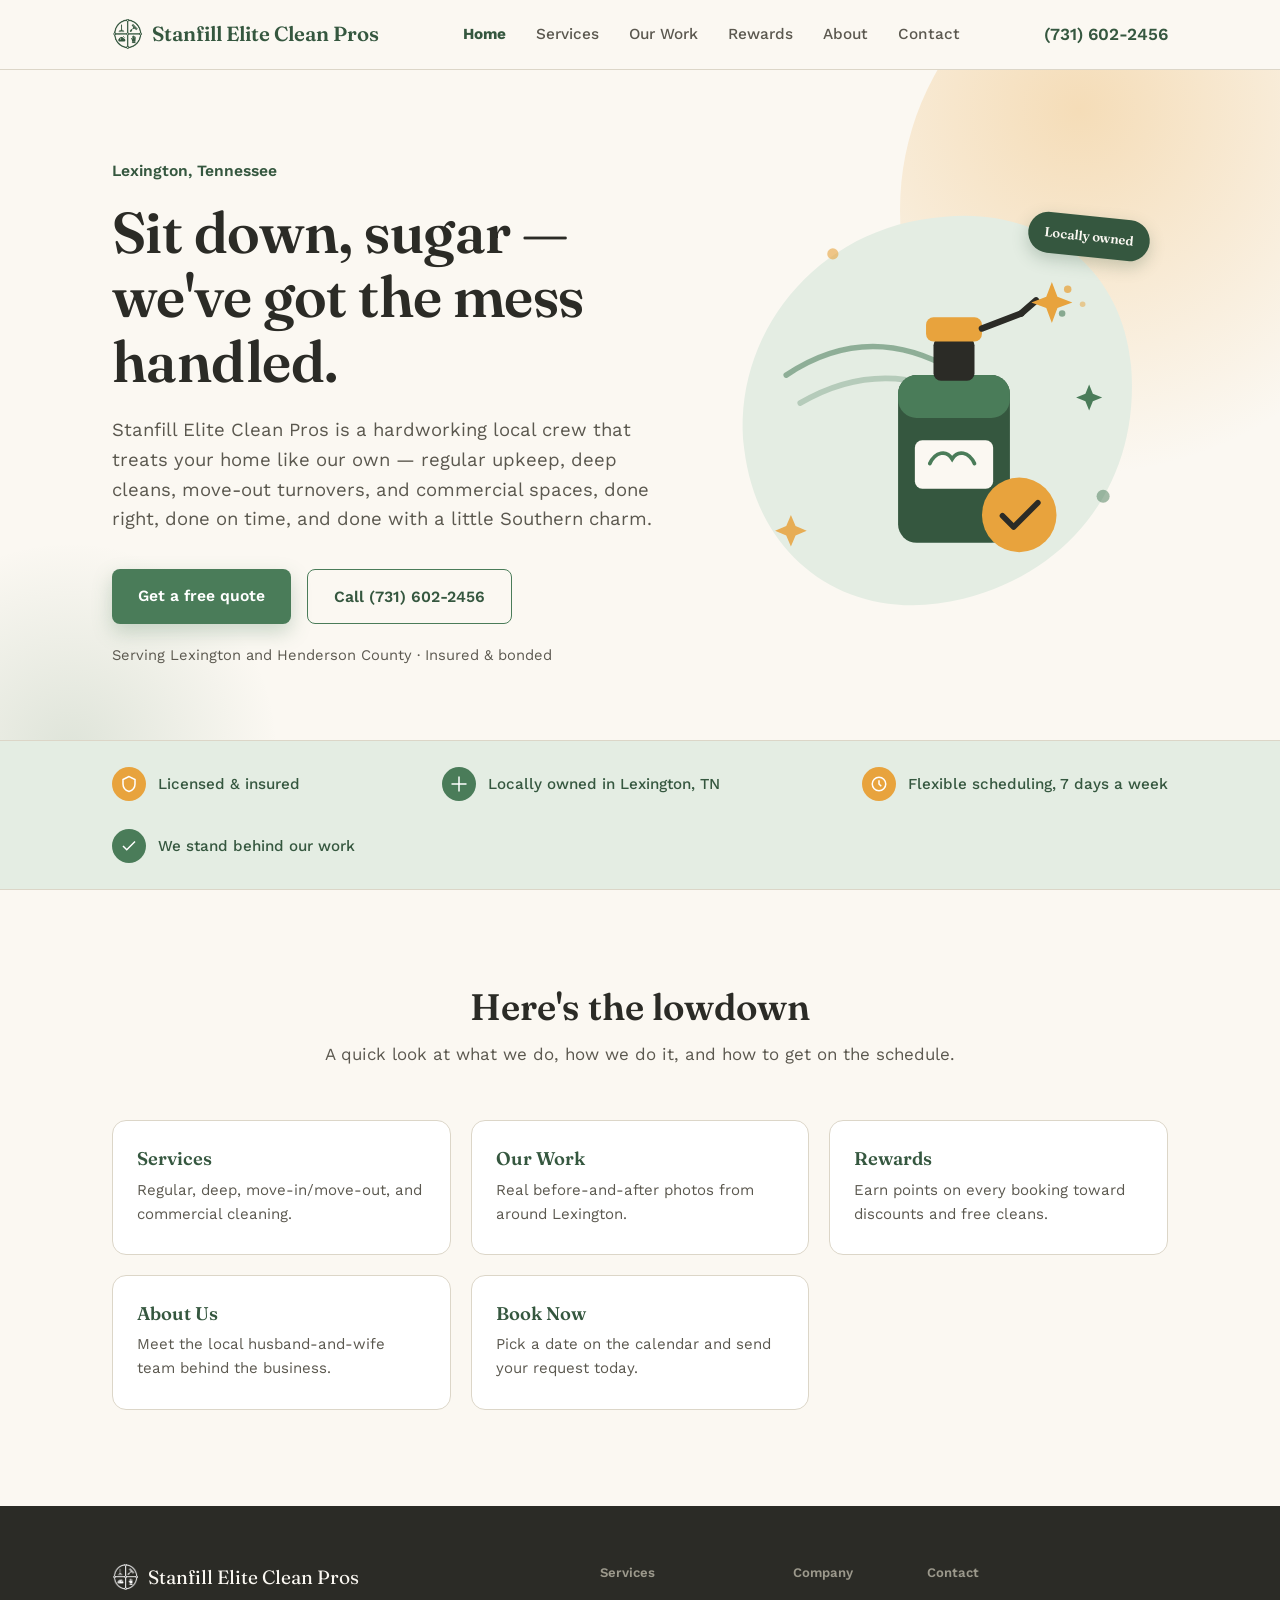
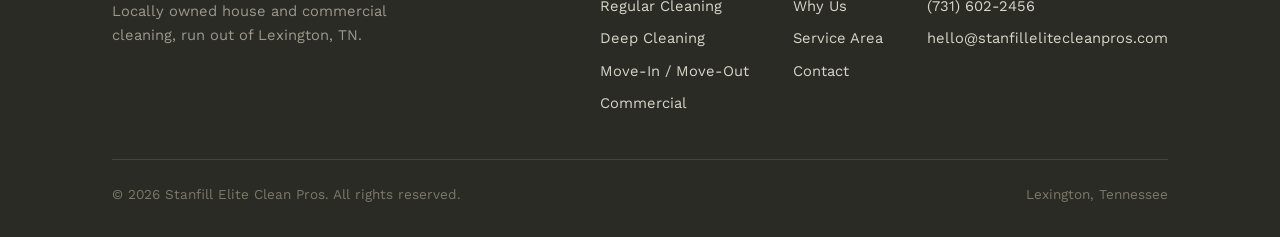
==== index.html @ 1ce363c2 "Add files via upload" ====
<!DOCTYPE html>
<html lang="en">
<head>
<meta charset="UTF-8">
<meta name="viewport" content="width=device-width, initial-scale=1.0">
<title>Stanfill Elite Clean Pros | House Cleaning in Lexington, TN</title>
<meta name="description" content="Locally owned house and commercial cleaning in Lexington, TN. Regular, deep, move-in/move-out, and commercial cleaning with eco-friendly products.">
<link rel="preconnect" href="https://fonts.googleapis.com">
<link rel="preconnect" href="https://fonts.gstatic.com" crossorigin>
<link href="https://fonts.googleapis.com/css2?family=Fraunces:opsz,wght@9..144,400;9..144,500;9..144,600;9..144,700&family=Work+Sans:wght@400;500;600&display=swap" rel="stylesheet">
<link rel="stylesheet" href="styles.css">
</head>
<body>

<nav class="nav">
  <div class="wrap">
    <a href="index.html" class="brand">
      <img class="mark" src="logo-mark-sage.png" alt="Stanfill Elite Clean Pros logo">
      Stanfill Elite Clean Pros
    </a>
    <div class="nav-links">
      <a href="index.html" class="active-link">Home</a>
      <a href="services.html">Services</a>
      <a href="gallery.html">Our Work</a>
      <a href="rewards.html">Rewards</a>
      <a href="about.html">About</a>
      <a href="contact.html">Contact</a>
    </div>
    <button class="nav-toggle" id="navToggle" aria-label="Open menu" aria-expanded="false">
      <span></span><span></span><span></span>
    </button>
    <div class="nav-right">
      <a href="tel:+17316022456" class="nav-phone">(731) 602-2456</a>
    </div>
  </div>
</nav>

<header class="hero">
  <div class="wrap">
    <div>
      <p class="eyebrow-plain">Lexington, Tennessee</p>
      <h1>Sit down, sugar — we've got the mess handled.</h1>
      <p class="lede">Stanfill Elite Clean Pros is a hardworking local crew that treats your home like our own — regular upkeep, deep cleans, move-out turnovers, and commercial spaces, done right, done on time, and done with a little Southern charm.</p>
      <div class="hero-ctas">
        <a href="contact.html" class="btn btn-primary">Get a free quote</a>
        <a href="tel:+17316022456" class="btn btn-ghost">Call (731) 602-2456</a>
      </div>
      <p class="hero-note">Serving Lexington and Henderson County · Insured & bonded</p>
    </div>
    <div class="hero-art">
      <span class="badge-stamp">Locally owned</span>
      <svg viewBox="0 0 480 460" fill="none" xmlns="http://www.w3.org/2000/svg" role="img" aria-label="Illustration of a spray bottle and cleaning cloth with motion lines and sparkles">
        <!-- backdrop shape -->
        <path d="M240 20C340 10 430 70 440 180C450 300 380 400 260 430C140 460 40 390 25 270C10 150 100 30 240 20Z" fill="#E4EDE3"/>

        <!-- swoop motion lines (wiping motion) -->
        <path d="M70 190C130 150 190 150 250 185" stroke="#4A7C59" stroke-width="6" stroke-linecap="round" opacity="0.55"/>
        <path d="M85 220C145 185 205 185 265 218" stroke="#4A7C59" stroke-width="6" stroke-linecap="round" opacity="0.3"/>

        <!-- spray bottle body -->
        <g transform="translate(150,120)">
          <rect x="40" y="70" width="120" height="180" rx="20" fill="#35573F"/>
          <rect x="40" y="70" width="120" height="46" rx="20" fill="#4A7C59"/>
          <rect x="78" y="30" width="44" height="46" rx="8" fill="#2B2B26"/>
          <rect x="70" y="8" width="60" height="26" rx="8" fill="#E8A33D"/>
          <path d="M130 20 L172 4" stroke="#2B2B26" stroke-width="7" stroke-linecap="round"/>
          <path d="M172 4 L188 -10" stroke="#2B2B26" stroke-width="7" stroke-linecap="round"/>
          <!-- label -->
          <rect x="58" y="140" width="84" height="52" rx="8" fill="#FBF8F2"/>
          <path d="M74 165C80 152 92 150 98 160C104 150 116 152 122 165" stroke="#4A7C59" stroke-width="4" stroke-linecap="round"/>
          <!-- spray mist -->
          <circle cx="205" cy="-8" r="5" fill="#E8A33D" class="mist-anim"/>
          <circle cx="222" cy="-22" r="4" fill="#E8A33D" opacity="0.75" class="mist-anim delay1"/>
          <circle cx="216" cy="4" r="3.5" fill="#4A7C59" opacity="0.6" class="mist-anim delay2"/>
          <circle cx="238" cy="-6" r="3" fill="#E8A33D" opacity="0.5" class="mist-anim delay1"/>
        </g>

        <!-- sparkles scattered for energy -->
        <g fill="#E8A33D" class="sparkle-anim">
          <path d="M355 90 L361 106 L377 112 L361 118 L355 134 L349 118 L333 112 L349 106 Z"/>
        </g>
        <g fill="#4A7C59" class="sparkle-anim delay1">
          <path d="M395 200 L399 210 L409 214 L399 218 L395 228 L391 218 L381 214 L391 210 Z"/>
        </g>
        <g fill="#E8A33D" opacity="0.85" class="sparkle-anim delay2">
          <path d="M75 340 L80 352 L92 357 L80 362 L75 374 L70 362 L58 357 L70 352 Z"/>
        </g>
        <circle cx="410" cy="320" r="7" fill="#4A7C59" opacity="0.5"/>
        <circle cx="120" cy="60" r="6" fill="#E8A33D" opacity="0.6"/>

        <!-- checkmark badge -->
        <g transform="translate(280,300)">
          <circle cx="40" cy="40" r="40" fill="#E8A33D"/>
          <path d="M22 41 L34 53 L60 27" stroke="#2B2B26" stroke-width="6" stroke-linecap="round" stroke-linejoin="round"/>
        </g>
      </svg>
    </div>
  </div>
</header>

<div class="trust">
  <div class="wrap">
    <div class="trust-item">
      <span class="icon-dot"><svg viewBox="0 0 24 24" fill="none" stroke="currentColor" stroke-width="2"><path d="M12 2L4 6v6c0 5 3.5 8.5 8 10 4.5-1.5 8-5 8-10V6l-8-4z"/></svg></span>
      Licensed &amp; insured
    </div>
    <div class="trust-item">
      <span class="icon-dot"><svg viewBox="0 0 24 24" fill="none" stroke="currentColor" stroke-width="2"><path d="M12 2v20M2 12h20"/></svg></span>
      Locally owned in Lexington, TN
    </div>
    <div class="trust-item">
      <span class="icon-dot"><svg viewBox="0 0 24 24" fill="none" stroke="currentColor" stroke-width="2"><circle cx="12" cy="12" r="9"/><path d="M12 7v5l3 3"/></svg></span>
      Flexible scheduling, 7 days a week
    </div>
    <div class="trust-item">
      <span class="icon-dot"><svg viewBox="0 0 24 24" fill="none" stroke="currentColor" stroke-width="2"><path d="M20 6L9 17l-5-5"/></svg></span>
      We stand behind our work
    </div>
  </div>
</div>

<section class="reveal" id="explore">
  <div class="wrap">
    <div class="section-head center">
      <h2>Here's the lowdown</h2>
      <p>A quick look at what we do, how we do it, and how to get on the schedule.</p>
    </div>
    <div class="explore-grid">
      <a href="services.html" class="explore-card">
        <h3>Services</h3>
        <p>Regular, deep, move-in/move-out, and commercial cleaning.</p>
      </a>
      <a href="gallery.html" class="explore-card">
        <h3>Our Work</h3>
        <p>Real before-and-after photos from around Lexington.</p>
      </a>
      <a href="rewards.html" class="explore-card">
        <h3>Rewards</h3>
        <p>Earn points on every booking toward discounts and free cleans.</p>
      </a>
      <a href="about.html" class="explore-card">
        <h3>About Us</h3>
        <p>Meet the local husband-and-wife team behind the business.</p>
      </a>
      <a href="contact.html" class="explore-card">
        <h3>Book Now</h3>
        <p>Pick a date on the calendar and send your request today.</p>
      </a>
    </div>
  </div>
</section>


<footer>
  <div class="wrap">
    <div class="footer-top">
      <div>
        <div class="footer-brand">
          <img class="mark" src="logo-mark-white.png" alt="Stanfill Elite Clean Pros logo">
          Stanfill Elite Clean Pros
        </div>
        <p class="footer-tagline">Locally owned house and commercial cleaning, run out of Lexington, TN.</p>
      </div>
      <div class="footer-links">
        <div class="footer-col">
          <h4>Services</h4>
          <a href="services.html">Regular Cleaning</a>
          <a href="services.html">Deep Cleaning</a>
          <a href="services.html">Move-In / Move-Out</a>
          <a href="services.html">Commercial</a>
        </div>
        <div class="footer-col">
          <h4>Company</h4>
          <a href="about.html">Why Us</a>
          <a href="about.html">Service Area</a>
          <a href="contact.html">Contact</a>
        </div>
        <div class="footer-col">
          <h4>Contact</h4>
          <span>(731) 602-2456</span>
          <span>hello@stanfillelitecleanpros.com</span>
        </div>
      </div>
    </div>
    <div class="footer-bottom">
      <span>© 2026 Stanfill Elite Clean Pros. All rights reserved.</span>
      <span>Lexington, Tennessee</span>
    </div>
  </div>
</footer>

<script src="main.js"></script>
</body>
</html>
---- styles.css ----
:root{
    --cream: #FBF8F2;
    --sage: #4A7C59;
    --sage-deep: #35573F;
    --sage-pale: #E4EDE3;
    --honey: #E8A33D;
    --honey-deep: #C97F1F;
    --ink: #2B2B26;
    --ink-soft: #5B584F;
    --line: #DCD6C8;
    --white: #FFFFFF;
  }

  *{ box-sizing: border-box; margin:0; padding:0; }

  html{ scroll-behavior: smooth; }

  body{
    background: var(--cream);
    color: var(--ink);
    font-family: 'Work Sans', sans-serif;
    font-size: 17px;
    line-height: 1.6;
    -webkit-font-smoothing: antialiased;
  }

  h1, h2, h3, .display{
    font-family: 'Fraunces', serif;
    color: var(--ink);
    line-height: 1.12;
    font-weight: 600;
  }

  a{ color: inherit; text-decoration: none; }

  img, svg{ display:block; max-width:100%; }

  .wrap{
    max-width: 1120px;
    margin: 0 auto;
    padding: 0 32px;
  }

  section{ padding: 96px 0; }

  @media (max-width: 640px){
    section{ padding: 64px 0; }
    .wrap{ padding: 0 20px; }
  }

  /* ---------- Nav ---------- */
  .nav{
    position: sticky;
    top: 0;
    z-index: 50;
    background: rgba(251,248,242,0.92);
    backdrop-filter: blur(6px);
    border-bottom: 1px solid var(--line);
  }
  .nav .wrap{
    display:flex;
    align-items:center;
    justify-content:space-between;
    padding-top: 18px;
    padding-bottom: 18px;
  }
  .brand{
    font-family:'Fraunces', serif;
    font-weight: 600;
    font-size: 1.28rem;
    color: var(--sage-deep);
    display:flex;
    align-items:center;
    gap:10px;
  }
  .brand .mark{
    width: 30px; height:30px;
    flex-shrink:0;
  }
  .nav-links{
    display:flex;
    gap: 30px;
    font-size: 0.96rem;
    font-weight:500;
  }
  .nav-links a{ color: var(--ink-soft); transition: color .15s ease; }
  .nav-links a:hover{ color: var(--sage-deep); }
  .nav-phone{
    font-weight:600;
    color: var(--sage-deep);
    white-space: nowrap;
  }
  .nav-toggle{
    display:none;
    flex-direction: column;
    justify-content: center;
    gap: 5px;
    width: 34px;
    height: 34px;
    background: none;
    border: none;
    cursor: pointer;
    padding: 0;
    flex-shrink: 0;
  }
  .nav-toggle span{
    display:block;
    width:100%;
    height:2px;
    background: var(--sage-deep);
    border-radius: 2px;
    transition: transform .2s ease, opacity .2s ease;
  }
  .nav-toggle.open span:nth-child(1){ transform: translateY(7px) rotate(45deg); }
  .nav-toggle.open span:nth-child(2){ opacity:0; }
  .nav-toggle.open span:nth-child(3){ transform: translateY(-7px) rotate(-45deg); }
  @media (max-width: 800px){
    .nav{ position: relative; }
    .nav-toggle{ display:flex; }
    .nav-links{
      display:none;
      position: absolute;
      top: 100%;
      left:0; right:0;
      flex-direction: column;
      gap: 0;
      background: var(--cream);
      border-bottom: 1px solid var(--line);
      box-shadow: 0 12px 24px rgba(43,43,38,0.08);
    }
    .nav-links.open{ display:flex; }
    .nav-links a{
      padding: 16px 32px;
      border-bottom: 1px solid var(--line);
    }
    .nav-links a:last-child{ border-bottom:none; }
  }

  /* ---------- Scroll reveal ---------- */
  .reveal{
    opacity: 0;
    transform: translateY(28px);
    transition: opacity .7s ease, transform .7s ease;
  }
  .reveal.is-visible{
    opacity: 1;
    transform: none;
  }
  @media (prefers-reduced-motion: reduce){
    .reveal{ opacity:1; transform:none; transition:none; }
  }

  /* ---------- Hero entrance + living details ---------- */
  .hero .wrap > div:first-child{
    animation: heroFadeUp .8s ease both;
  }
  .hero-art{
    animation: heroFadeUp .8s ease .15s both;
  }
  @keyframes heroFadeUp{
    from{ opacity:0; transform: translateY(20px); }
    to{ opacity:1; transform:none; }
  }
  .sparkle-anim{
    animation: sparkleTwinkle 2.6s ease-in-out infinite;
    transform-origin: center;
  }
  .sparkle-anim.delay1{ animation-delay: .5s; }
  .sparkle-anim.delay2{ animation-delay: 1s; }
  @keyframes sparkleTwinkle{
    0%, 100%{ opacity: .55; transform: scale(0.85); }
    50%{ opacity: 1; transform: scale(1.1); }
  }
  .mist-anim{
    animation: mistFloat 3.2s ease-in-out infinite;
  }
  .mist-anim.delay1{ animation-delay: .6s; }
  .mist-anim.delay2{ animation-delay: 1.2s; }
  @keyframes mistFloat{
    0%{ opacity: 0; transform: translateY(6px); }
    40%{ opacity: .9; }
    100%{ opacity: 0; transform: translateY(-14px); }
  }
  @media (prefers-reduced-motion: reduce){
    .hero .wrap > div:first-child, .hero-art{ animation:none; }
    .sparkle-anim, .mist-anim{ animation:none; }
  }

  /* ---------- Hero ---------- */
  .hero{
    padding: 88px 0 72px;
    position: relative;
    overflow: hidden;
  }
  .hero::before{
    content:"";
    position:absolute;
    top:-140px; right:-180px;
    width:560px; height:560px;
    border-radius:50%;
    background: radial-gradient(circle at 32% 32%, rgba(232,163,61,0.32), rgba(232,163,61,0) 68%);
    z-index:0;
  }
  .hero::after{
    content:"";
    position:absolute;
    bottom:-220px; left:-140px;
    width:420px; height:420px;
    border-radius:50%;
    background: radial-gradient(circle at 50% 50%, rgba(74,124,89,0.16), rgba(74,124,89,0) 70%);
    z-index:0;
  }
  .hero .wrap{
    position:relative;
    z-index:1;
    display:grid;
    grid-template-columns: 1.05fr 0.85fr;
    gap: 56px;
    align-items:center;
  }
  .badge-stamp{
    position:absolute;
    top: 18px;
    right: 18px;
    background: var(--sage-deep);
    color: var(--cream);
    font-family:'Fraunces', serif;
    font-weight:600;
    font-size: 0.82rem;
    padding: 10px 16px;
    border-radius: 999px;
    transform: rotate(6deg);
    box-shadow: 0 6px 16px rgba(53,87,63,0.25);
    z-index:2;
  }
  @media (max-width: 640px){
    .badge-stamp{ display:none; }
  }
  @media (max-width: 860px){
    .hero .wrap{ grid-template-columns: 1fr; }
    .hero{ padding-top: 56px; }
  }
  .eyebrow-plain{
    font-size: 0.98rem;
    color: var(--sage-deep);
    font-weight: 600;
    margin-bottom: 18px;
  }
  .hero h1{
    font-size: clamp(2.4rem, 4.6vw, 3.6rem);
    letter-spacing: -0.01em;
  }
  .hero p.lede{
    margin-top: 22px;
    font-size: 1.16rem;
    color: var(--ink-soft);
    max-width: 46ch;
  }
  .hero-ctas{
    margin-top: 34px;
    display:flex;
    gap: 16px;
    flex-wrap: wrap;
  }
  .btn{
    display:inline-block;
    padding: 14px 26px;
    border-radius: 8px;
    font-weight: 600;
    font-size: 0.98rem;
    transition: transform .15s ease, box-shadow .15s ease, background .15s ease;
  }
  .btn-primary{
    background: var(--sage);
    color: var(--white);
    box-shadow: 0 8px 20px rgba(74,124,89,0.28);
  }
  .btn-primary:hover{ background: var(--sage-deep); transform: translateY(-2px); box-shadow: 0 12px 24px rgba(74,124,89,0.32); }
  .btn-ghost{
    border: 1.5px solid var(--sage);
    color: var(--sage-deep);
  }
  .btn-ghost:hover{ background: var(--sage-pale); }

  .hero-note{
    margin-top: 20px;
    font-size: 0.92rem;
    color: var(--ink-soft);
  }

  .hero-art{
    position: relative;
  }

  /* ---------- Trust strip ---------- */
  .trust{
    border-top: 1px solid var(--line);
    border-bottom: 1px solid var(--line);
    background: var(--sage-pale);
  }
  .trust .wrap{
    display:flex;
    flex-wrap: wrap;
    gap: 28px 44px;
    padding: 26px 32px;
    justify-content: space-between;
  }
  .trust-item{
    display:flex;
    align-items:center;
    gap: 12px;
    font-size: 0.95rem;
    font-weight: 500;
    color: var(--sage-deep);
  }
  .trust-item .icon-dot{
    width: 34px; height:34px;
    border-radius:50%;
    background: var(--honey);
    display:flex; align-items:center; justify-content:center;
    flex-shrink:0;
  }
  .trust-item:nth-child(even) .icon-dot{ background: var(--sage); }
  .trust-item .icon-dot svg{ width:18px; height:18px; color: var(--white); }

  /* ---------- Section heads ---------- */
  .section-head{
    max-width: 60ch;
    margin-bottom: 52px;
  }
  .section-head h2{
    font-size: clamp(1.8rem, 3vw, 2.3rem);
  }
  .section-head p{
    margin-top: 14px;
    color: var(--ink-soft);
    font-size: 1.06rem;
  }
  .section-head.center{
    margin-left:auto;
    margin-right:auto;
    text-align:center;
  }

  /* ---------- Promo / coupon ---------- */
  .promo{
    background: var(--sage-pale);
  }
  .promo-card{
    display:grid;
    grid-template-columns: 1.1fr 0.9fr;
    gap: 48px;
    align-items:center;
  }
  @media (max-width: 860px){
    .promo-card{ grid-template-columns: 1fr; }
  }
  .promo-copy h2{
    font-size: clamp(1.7rem, 2.8vw, 2.15rem);
    margin-top: 10px;
  }
  .promo-copy p{
    margin-top: 16px;
    color: var(--ink-soft);
    font-size: 1.03rem;
    max-width: 46ch;
  }
  .promo-copy .btn{ margin-top: 26px; }

  .coupon{
    background: var(--white);
    border: 2px dashed var(--honey-deep);
    border-radius: 16px;
    position: relative;
    padding: 30px 30px 22px;
  }
  .coupon::before, .coupon::after{
    content:"";
    position:absolute;
    width: 26px; height: 26px;
    background: var(--sage-pale);
    border-radius: 50%;
    left: 50%;
    transform: translateX(-50%);
  }
  .coupon::before{ top: -13px; }
  .coupon::after{ bottom: -13px; }
  .coupon-top{
    display:flex;
    flex-direction: column;
    align-items:center;
    text-align:center;
    padding-bottom: 20px;
  }
  .coupon-label{
    font-size: 0.86rem;
    font-weight: 600;
    color: var(--sage-deep);
    margin-bottom: 10px;
  }
  .coupon-amount{
    font-family: 'Fraunces', serif;
    font-size: 2.6rem;
    font-weight: 700;
    color: var(--honey-deep);
    line-height: 1;
  }
  .coupon-sub{
    margin-top: 8px;
    font-size: 0.94rem;
    color: var(--ink-soft);
    font-weight: 500;
  }
  .coupon-perf{
    border-top: 2px dashed var(--line);
  }
  .coupon-bottom{
    padding-top: 18px;
    text-align:center;
  }
  .coupon-note{
    font-size: 0.85rem;
    color: var(--ink-soft);
  }

  .rewards-block{
    margin-top: 64px;
    padding-top: 56px;
    border-top: 1px solid rgba(43,43,38,0.1);
  }
  .rewards-steps{
    display:grid;
    grid-template-columns: repeat(3, 1fr);
    gap: 30px;
    margin-bottom: 48px;
  }
  @media (max-width: 800px){
    .rewards-steps{ grid-template-columns: 1fr; gap: 26px; }
  }
  .rewards-step .num{
    font-family:'Fraunces', serif;
    font-size: 1.4rem;
    color: var(--honey-deep);
    display:block;
    margin-bottom: 10px;
  }
  .rewards-step h3{ font-size: 1.08rem; margin-bottom: 6px; }
  .rewards-step p{ font-size: 0.95rem; color: var(--ink-soft); }

  .tier-grid{
    display:grid;
    grid-template-columns: repeat(4, 1fr);
    gap: 20px;
  }
  @media (max-width: 900px){
    .tier-grid{ grid-template-columns: repeat(2, 1fr); }
  }
  @media (max-width: 560px){
    .tier-grid{ grid-template-columns: 1fr; }
  }
  .tier-card{
    background: var(--white);
    border: 1px solid var(--line);
    border-radius: 14px;
    padding: 26px 22px;
    text-align:center;
  }
  .tier-card.featured{
    background: var(--sage-deep);
    border-color: var(--sage-deep);
  }
  .tier-card.featured h3, .tier-card.featured .tier-points{ color: var(--cream); }
  .tier-card.featured p{ color: #C9DACB; }
  .tier-points{
    display:inline-block;
    font-size: 0.82rem;
    font-weight: 700;
    color: var(--honey-deep);
    background: var(--sage-pale);
    padding: 5px 14px;
    border-radius: 999px;
    margin-bottom: 14px;
  }
  .tier-card.featured .tier-points{ background: rgba(251,248,242,0.15); }
  .tier-card h3{ font-size: 1.15rem; margin-bottom: 8px; }
  .tier-card p{ font-size: 0.9rem; color: var(--ink-soft); }

  /* ---------- Gallery ---------- */
  .gallery-grid{
    display:grid;
    grid-template-columns: 1.3fr 1fr;
    gap: 24px;
  }
  @media (max-width: 800px){
    .gallery-grid{ grid-template-columns: 1fr; }
  }
  .gallery-item{
    background: var(--white);
    border: 1px solid var(--line);
    border-radius: 14px;
    overflow: hidden;
  }
  .gallery-item img{
    width: 100%;
    height: 320px;
    object-fit: cover;
    display: block;
  }
  .gallery-item.large img{ height: 400px; }
  @media (max-width: 800px){
    .gallery-item.large img{ height: 320px; }
  }
  .gallery-item figcaption{
    padding: 16px 20px;
    font-size: 0.92rem;
    color: var(--ink-soft);
  }

  /* ---------- Team ---------- */
  .team-block{
    display:grid;
    grid-template-columns: 0.85fr 1.15fr;
    gap: 52px;
    align-items:center;
  }
  @media (max-width: 800px){
    .team-block{ grid-template-columns: 1fr; }
  }
  .team-photo img{
    width: 100%;
    aspect-ratio: 1 / 1;
    object-fit: cover;
    border-radius: 18px;
    display:block;
  }
  .team-copy h2{ font-size: clamp(1.7rem, 2.8vw, 2.15rem); margin-top:10px; }
  .team-copy p{ margin-top:16px; color: var(--ink-soft); font-size: 1.03rem; max-width: 48ch; }

  /* ---------- Services ---------- */
  .services-grid{
    display:grid;
    grid-template-columns: repeat(2, 1fr);
    gap: 2px;
    background: var(--line);
    border: 1px solid var(--line);
    border-radius: 14px;
    overflow:hidden;
  }
  @media (max-width: 720px){
    .services-grid{ grid-template-columns: 1fr; }
  }
  .service-card{
    background: var(--white);
    padding: 40px 38px;
    transition: transform .18s ease, box-shadow .18s ease;
  }
  .service-card:hover{
    transform: translateY(-4px);
    box-shadow: 0 14px 30px rgba(43,43,38,0.08);
    position: relative;
    z-index: 1;
  }
  .service-card .tag{
    font-size: 0.86rem;
    font-weight: 600;
    color: var(--honey-deep);
    margin-bottom: 12px;
  }
  .service-card h3{
    font-size: 1.4rem;
    margin-bottom: 12px;
  }
  .service-card p{
    color: var(--ink-soft);
    font-size: 0.99rem;
  }
  .service-card .checklist{
    list-style:none;
    padding:0;
    margin:0;
    display:flex;
    flex-direction:column;
    gap: 10px;
  }
  .service-card .checklist li{
    position:relative;
    padding-left: 26px;
    font-size: 0.95rem;
    color: var(--ink-soft);
  }
  .service-card .checklist li::before{
    content:"";
    position:absolute;
    left:0; top:3px;
    width:16px; height:16px;
    border-radius:4px;
    background: var(--sage-pale);
    border: 1.5px solid var(--sage);
  }
  .service-card .checklist li::after{
    content:"";
    position:absolute;
    left:4px; top:6px;
    width:8px; height:4px;
    border-left: 2px solid var(--sage-deep);
    border-bottom: 2px solid var(--sage-deep);
    transform: rotate(-45deg);
  }
  .service-card .checklist li .note{
    color: var(--ink-soft);
    font-style: italic;
    font-size: 0.87rem;
  }

  .feature-strip{
    margin-top: 44px;
    display:grid;
    grid-template-columns: 1fr 1fr;
    gap: 24px;
  }
  @media (max-width: 720px){
    .feature-strip{ grid-template-columns: 1fr; }
  }
  .feature-item{
    display:flex;
    gap: 18px;
    background: var(--sage-pale);
    border-radius: 14px;
    padding: 26px;
  }
  .feature-item .icon{
    width: 44px; height:44px;
    border-radius: 10px;
    background: var(--white);
    display:flex; align-items:center; justify-content:center;
    flex-shrink:0;
  }
  .feature-item .icon svg{ width:22px; height:22px; color: var(--sage-deep); }
  .feature-item h3{ font-size: 1.05rem; margin-bottom: 6px; }
  .feature-item p{ font-size: 0.92rem; color: var(--ink-soft); }

  /* ---------- Process ---------- */
  .process{
    background: var(--sage-deep);
    color: var(--cream);
  }
  .process .section-head h2, .process .section-head p{ color: var(--cream); }
  .process .section-head p{ color: #C9DACB; }
  .process-list{
    display:grid;
    grid-template-columns: repeat(3, 1fr);
    gap: 40px;
  }
  @media (max-width: 800px){
    .process-list{ grid-template-columns: 1fr; gap: 36px; }
  }
  .process-step{
    border-top: 2px solid rgba(251,248,242,0.28);
    padding-top: 22px;
  }
  .process-step .num{
    font-family:'Fraunces', serif;
    font-size: 1.5rem;
    color: var(--honey);
    margin-bottom: 14px;
    display:block;
  }
  .process-step h3{
    color: var(--cream);
    font-size: 1.2rem;
    margin-bottom: 10px;
  }
  .process-step p{
    color: #C9DACB;
    font-size: 0.98rem;
  }

  /* ---------- Why us ---------- */
  .why{
    display:grid;
    grid-template-columns: 0.9fr 1.1fr;
    gap: 60px;
    align-items: start;
  }
  @media (max-width: 860px){
    .why{ grid-template-columns: 1fr; }
  }
  .why-list{
    display:flex;
    flex-direction: column;
    gap: 28px;
  }
  .why-item{
    display:flex;
    gap: 18px;
  }
  .why-item .icon{
    width: 42px; height:42px;
    border-radius: 10px;
    background: var(--sage-pale);
    display:flex; align-items:center; justify-content:center;
    flex-shrink:0;
  }
  .why-item .icon svg{ width:22px; height:22px; color: var(--sage-deep); }
  .why-item h3{ font-size: 1.08rem; margin-bottom: 6px; }
  .why-item p{ color: var(--ink-soft); font-size: 0.97rem; }

  .quote-block{
    background: var(--white);
    border: 1px solid var(--line);
    border-radius: 14px;
    padding: 40px;
  }
  .quote-block blockquote{
    font-family:'Fraunces', serif;
    font-size: 1.32rem;
    line-height: 1.45;
    color: var(--ink);
    margin-bottom: 18px;
  }
  .quote-block cite{
    font-style: normal;
    font-size: 0.92rem;
    color: var(--ink-soft);
    font-weight: 500;
  }
  .quote-divider{
    height:1px;
    background: var(--line);
    margin: 28px 0;
  }

  /* ---------- Service area ---------- */
  .area{
    background: var(--honey);
    color: var(--ink);
  }
  .area .wrap{
    display:grid;
    grid-template-columns: 1fr 1fr;
    gap: 48px;
    align-items:center;
  }
  @media (max-width: 800px){
    .area .wrap{ grid-template-columns: 1fr; }
  }
  .area h2{ font-size: clamp(1.8rem, 3vw, 2.2rem); }
  .area p{ margin-top: 16px; color: #5C4416; font-size: 1.03rem; max-width: 48ch; }
  .town-list{
    display:flex;
    flex-wrap: wrap;
    gap: 10px;
    margin-top: 26px;
  }
  .town-pill{
    background: rgba(43,43,38,0.08);
    border: 1px solid rgba(43,43,38,0.18);
    padding: 8px 16px;
    border-radius: 999px;
    font-size: 0.92rem;
    font-weight: 600;
  }

  /* ---------- Contact / CTA ---------- */
  .contact-grid{
    display:grid;
    grid-template-columns: 1fr 1fr;
    gap: 56px;
  }
  @media (max-width: 860px){
    .contact-grid{ grid-template-columns: 1fr; }
  }
  .contact-info h2{ font-size: clamp(1.8rem, 3vw, 2.2rem); }
  .contact-info p{ margin-top: 16px; color: var(--ink-soft); max-width: 46ch; }
  .contact-line{
    margin-top: 28px;
    display:flex;
    flex-direction: column;
    gap: 14px;
  }
  .contact-line a, .contact-line span{
    display:flex;
    align-items:center;
    gap: 12px;
    font-weight: 600;
    color: var(--sage-deep);
  }
  .contact-line svg{ width:20px; height:20px; }

  form{
    background: var(--white);
    border: 1px solid var(--line);
    border-radius: 14px;
    padding: 36px;
  }
  .field{ margin-bottom: 18px; }
  .field label{
    display:block;
    font-size: 0.88rem;
    font-weight: 600;
    color: var(--ink);
    margin-bottom: 7px;
  }
  .field input, .field select, .field textarea{
    width:100%;
    padding: 12px 14px;
    border: 1px solid var(--line);
    border-radius: 8px;
    font-family: inherit;
    font-size: 0.97rem;
    background: var(--cream);
    color: var(--ink);
  }
  .field input:focus, .field select:focus, .field textarea:focus{
    outline: 2px solid var(--sage);
    outline-offset: 1px;
  }
  .field textarea{ resize: vertical; min-height: 90px; }
  .field-check{
    display:flex;
    align-items:flex-start;
    gap: 10px;
    margin-bottom: 22px;
  }
  .field-check input{
    width: 18px; height: 18px;
    margin-top: 2px;
    accent-color: var(--sage);
    flex-shrink:0;
  }
  .field-check label{
    font-size: 0.88rem;
    font-weight: 500;
    color: var(--ink-soft);
  }
  form .btn{ width:100%; text-align:center; border:none; cursor:pointer; }

  /* ---------- Footer ---------- */
  footer{
    background: var(--ink);
    color: #D8D5C9;
    padding: 56px 0 32px;
  }
  .footer-top{
    display:flex;
    justify-content: space-between;
    flex-wrap: wrap;
    gap: 30px;
    padding-bottom: 34px;
    border-bottom: 1px solid rgba(255,255,255,0.12);
  }
  .footer-brand{
    font-family:'Fraunces', serif;
    font-size: 1.2rem;
    color: var(--cream);
    display:flex;
    align-items:center;
    gap:10px;
  }
  .footer-brand .mark{ width:26px; height:26px; }
  .footer-tagline{
    margin-top: 8px;
    font-size: 0.92rem;
    color: #9C998C;
    max-width: 34ch;
  }
  .footer-links{
    display:flex;
    gap: 44px;
    flex-wrap: wrap;
  }
  .footer-col h4{
    font-size: 0.82rem;
    color: #9C998C;
    font-weight: 600;
    margin-bottom: 12px;
  }
  .footer-col a, .footer-col span{
    display:block;
    font-size: 0.92rem;
    color: #D8D5C9;
    margin-bottom: 9px;
  }
  .footer-col a:hover{ color: var(--honey); }
  .footer-bottom{
    padding-top: 24px;
    font-size: 0.85rem;
    color: #7A7869;
    display:flex;
    justify-content: space-between;
    flex-wrap: wrap;
    gap: 10px;
  }

  .sr-only{
    position:absolute; width:1px; height:1px;
    padding:0; margin:-1px; overflow:hidden;
    clip:rect(0,0,0,0); white-space:nowrap; border:0;
  }

  @media (prefers-reduced-motion: reduce){
    *{ scroll-behavior:auto !important; transition:none !important; }
  }

  /* ---------- Nav right / booking message ---------- */
  .nav-right{ display:flex; align-items:center; gap: 18px; }
  .modal-msg{
    font-size: 0.88rem;
    border-radius: 8px;
    padding: 10px 12px;
    margin-bottom: 16px;
    display:none;
  }
  .modal-msg.show{ display:block; }
  .modal-msg.error{ background:#FBE7DF; color:#9A3B1F; }
  .modal-msg.success{ background: var(--sage-pale); color: var(--sage-deep); }
  .send-options{
    display:flex;
    gap: 12px;
    margin-bottom: 16px;
  }
  @media (max-width: 480px){
    .send-options{ flex-direction: column; }
  }
  .send-btn{
    flex:1;
    display:flex;
    align-items:center;
    justify-content:center;
    gap: 8px;
    text-align:center;
    font-size: 0.92rem;
  }
  .send-btn svg{ width:18px; height:18px; flex-shrink:0; }

  /* ---------- Calendar picker ---------- */
  .calendar-field{ margin-bottom: 22px; }
  .calendar{
    background: var(--white);
    border: 1px solid var(--line);
    border-radius: 12px;
    padding: 18px;
  }
  .calendar-head{
    display:flex;
    align-items:center;
    justify-content:space-between;
    margin-bottom: 12px;
  }
  .calendar-head .month-label{
    font-family:'Fraunces', serif;
    font-weight:600;
    font-size: 1.02rem;
  }
  .calendar-nav{
    display:flex;
    gap: 6px;
  }
  .calendar-nav button{
    width: 30px; height:30px;
    border-radius: 8px;
    border: 1px solid var(--line);
    background: var(--cream);
    cursor:pointer;
    font-size: 0.95rem;
    color: var(--sage-deep);
  }
  .calendar-nav button:disabled{ opacity:0.35; cursor:not-allowed; }
  .calendar-grid{
    display:grid;
    grid-template-columns: repeat(7, 1fr);
    gap: 4px;
    text-align:center;
  }
  .calendar-grid .dow{
    font-size: 0.72rem;
    font-weight:600;
    color: var(--ink-soft);
    padding-bottom: 6px;
  }
  .calendar-day{
    aspect-ratio: 1;
    display:flex;
    align-items:center;
    justify-content:center;
    border-radius: 8px;
    font-size: 0.88rem;
    cursor:pointer;
    border: 1px solid transparent;
    background:none;
    font-family:inherit;
    color: var(--ink);
  }
  .calendar-day:hover:not(.disabled):not(.empty){ background: var(--sage-pale); }
  .calendar-day.disabled{ color: var(--line); cursor:not-allowed; text-decoration: line-through; }
  .calendar-day.empty{ cursor:default; }
  .calendar-day.selected{ background: var(--sage); color: var(--white); font-weight:600; }
  .calendar-note{
    margin-top: 12px;
    font-size: 0.85rem;
    color: var(--ink-soft);
  }
  .calendar-note strong{ color: var(--sage-deep); }

  /* ---------- Multi-page additions ---------- */
  .nav-links a.active-link{ color: var(--sage-deep); font-weight: 700; }

  .page-header{
    padding: 64px 0 12px;
    text-align: center;
  }
  .page-header .eyebrow-plain{
    text-align: center;
    color: var(--honey-deep);
  }
  .page-header h1{
    font-size: clamp(2rem, 4vw, 2.8rem);
    max-width: 32ch;
    margin: 0 auto;
  }
  .page-header .page-lede{
    margin: 16px auto 0;
    max-width: 52ch;
    color: var(--ink-soft);
    font-size: 1.08rem;
  }

  .page-header.split{
    text-align: left;
    padding: 56px 0 8px;
  }
  .page-header.split .wrap{
    display:grid;
    grid-template-columns: 1.1fr 0.9fr;
    gap: 40px;
    align-items:center;
  }
  .page-header.split .eyebrow-plain,
  .page-header.split .page-lede{
    text-align:left;
    margin-left:0;
  }
  .page-header.split h1{ margin-left:0; }
  @media (max-width: 800px){
    .page-header.split .wrap{ grid-template-columns: 1fr; }
    .page-header.split{ text-align:center; }
    .page-header.split .eyebrow-plain,
    .page-header.split .page-lede{ text-align:center; margin-left:auto; margin-right:auto; }
    .page-header.split h1{ margin-left:auto; margin-right:auto; }
    .page-header.split .header-art{ order:-1; max-width:280px; margin:0 auto; }
  }
  .header-art svg{ width:100%; height:auto; display:block; }

  .explore-grid{
    display:grid;
    grid-template-columns: repeat(3, 1fr);
    gap: 20px;
  }
  @media (max-width: 860px){
    .explore-grid{ grid-template-columns: repeat(2, 1fr); }
  }
  @media (max-width: 560px){
    .explore-grid{ grid-template-columns: 1fr; }
  }
  .explore-card{
    display:block;
    background: var(--white);
    border: 1px solid var(--line);
    border-radius: 14px;
    padding: 28px 24px;
    transition: transform .18s ease, box-shadow .18s ease;
  }
  .explore-card:hover{
    transform: translateY(-4px);
    box-shadow: 0 14px 30px rgba(43,43,38,0.08);
  }
  .explore-card h3{ font-size: 1.15rem; margin-bottom: 8px; color: var(--sage-deep); }
  .explore-card p{ font-size: 0.94rem; color: var(--ink-soft); }
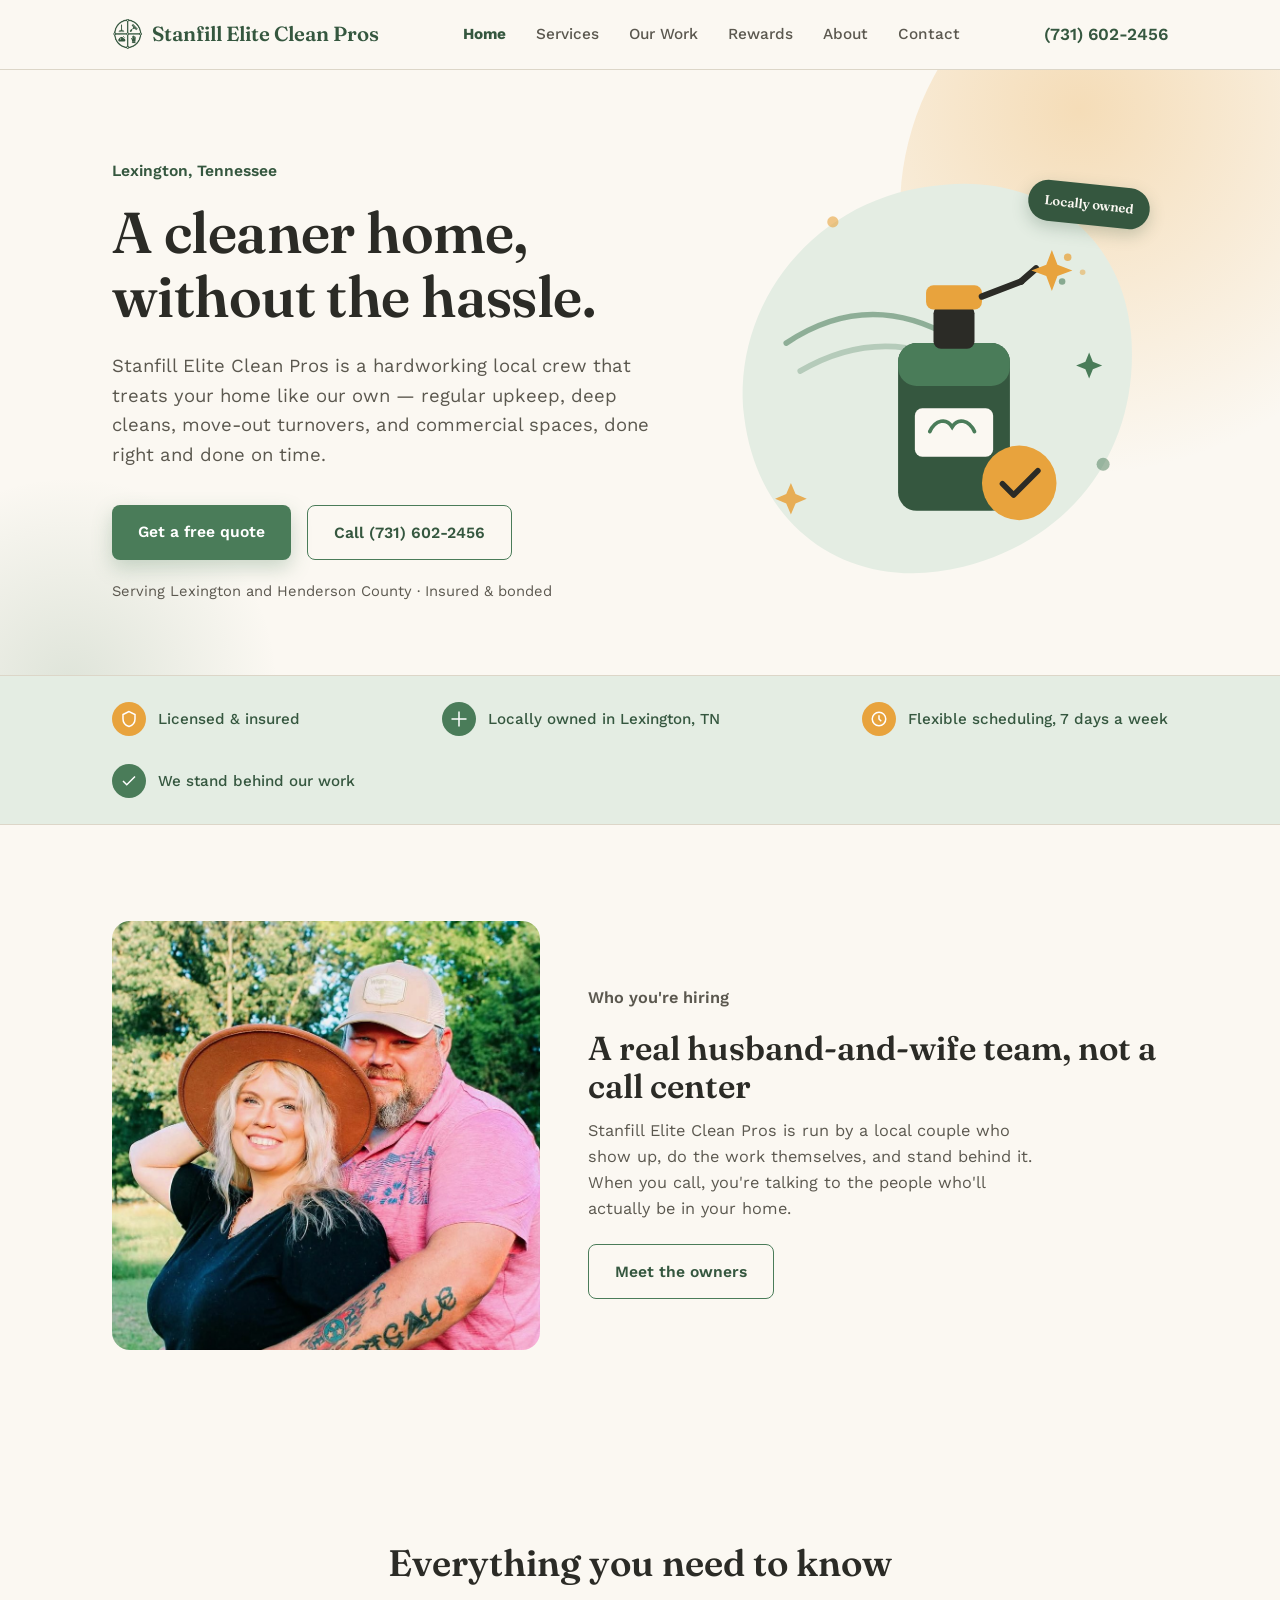
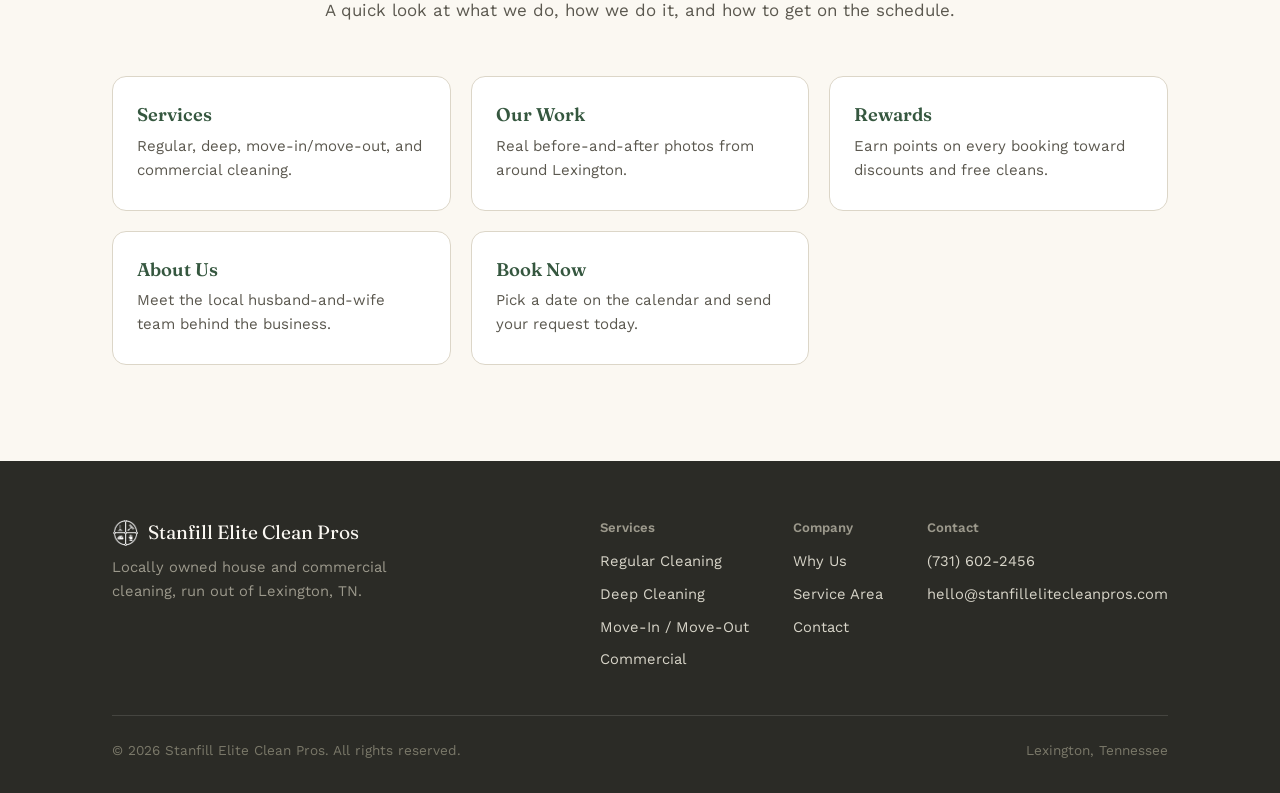
==== commit 90a9732e: "Add files via upload" ====
--- a/index.html
+++ b/index.html
@@ -39,8 +39,8 @@
   <div class="wrap">
     <div>
       <p class="eyebrow-plain">Lexington, Tennessee</p>
-      <h1>Sit down, sugar — we've got the mess handled.</h1>
-      <p class="lede">Stanfill Elite Clean Pros is a hardworking local crew that treats your home like our own — regular upkeep, deep cleans, move-out turnovers, and commercial spaces, done right, done on time, and done with a little Southern charm.</p>
+      <h1>A cleaner home, without the hassle.</h1>
+      <p class="lede">Stanfill Elite Clean Pros is a hardworking local crew that treats your home like our own — regular upkeep, deep cleans, move-out turnovers, and commercial spaces, done right and done on time.</p>
       <div class="hero-ctas">
         <a href="contact.html" class="btn btn-primary">Get a free quote</a>
         <a href="tel:+17316022456" class="btn btn-ghost">Call (731) 602-2456</a>
@@ -119,10 +119,26 @@
   </div>
 </div>
 
+<section class="reveal" id="meet-teaser">
+  <div class="wrap">
+    <div class="meet-teaser-block">
+      <div class="meet-teaser-photo">
+        <img src="owners.jpg" alt="The husband-and-wife team behind Stanfill Elite Clean Pros">
+      </div>
+      <div class="meet-teaser-copy">
+        <p class="eyebrow-plain">Who you're hiring</p>
+        <h2>A real husband-and-wife team, not a call center</h2>
+        <p>Stanfill Elite Clean Pros is run by a local couple who show up, do the work themselves, and stand behind it. When you call, you're talking to the people who'll actually be in your home.</p>
+        <a href="about.html" class="btn btn-ghost">Meet the owners</a>
+      </div>
+    </div>
+  </div>
+</section>
+
 <section class="reveal" id="explore">
   <div class="wrap">
     <div class="section-head center">
-      <h2>Here's the lowdown</h2>
+      <h2>Everything you need to know</h2>
       <p>A quick look at what we do, how we do it, and how to get on the schedule.</p>
     </div>
     <div class="explore-grid">
--- a/styles.css
+++ b/styles.css
@@ -505,7 +505,9 @@
     height: 320px;
     object-fit: cover;
     display: block;
-  }
+    transition: transform .5s ease;
+  }
+  .gallery-item:hover img{ transform: scale(1.05); }
   .gallery-item.large img{ height: 400px; }
   @media (max-width: 800px){
     .gallery-item.large img{ height: 320px; }
@@ -526,12 +528,21 @@
   @media (max-width: 800px){
     .team-block{ grid-template-columns: 1fr; }
   }
+  .team-photo{ overflow: hidden; border-radius: 18px; }
   .team-photo img{
     width: 100%;
     aspect-ratio: 1 / 1;
     object-fit: cover;
     border-radius: 18px;
     display:block;
+    transition: transform .5s ease;
+  }
+  .team-photo:hover img{ transform: scale(1.05); }
+  .photo-caption{
+    margin-top: 10px;
+    font-size: 0.85rem;
+    color: var(--ink-soft);
+    text-align: center;
   }
   .team-copy h2{ font-size: clamp(1.7rem, 2.8vw, 2.15rem); margin-top:10px; }
   .team-copy p{ margin-top:16px; color: var(--ink-soft); font-size: 1.03rem; max-width: 48ch; }
@@ -1050,6 +1061,51 @@
     .page-header.split .header-art{ order:-1; max-width:280px; margin:0 auto; }
   }
   .header-art svg{ width:100%; height:auto; display:block; }
+  .header-art img{
+    width:100%;
+    aspect-ratio: 4/3;
+    object-fit: cover;
+    border-radius: 18px;
+    display:block;
+  }
+
+  /* ---------- Photo zoom on hover (real photos) ---------- */
+  .photo-frame{
+    border-radius: 18px;
+    overflow: hidden;
+  }
+  .photo-frame img{
+    transition: transform .5s ease;
+    display:block;
+    width:100%;
+  }
+  .photo-frame:hover img{ transform: scale(1.05); }
+
+  /* ---------- Homepage meet-the-owners teaser ---------- */
+  #meet-teaser .meet-teaser-block{
+    display:grid;
+    grid-template-columns: 0.85fr 1.15fr;
+    gap: 48px;
+    align-items:center;
+  }
+  @media (max-width: 800px){
+    #meet-teaser .meet-teaser-block{ grid-template-columns: 1fr; }
+  }
+  .meet-teaser-photo{
+    border-radius: 18px;
+    overflow: hidden;
+  }
+  .meet-teaser-photo img{
+    width:100%;
+    aspect-ratio: 1/1;
+    object-fit: cover;
+    display:block;
+    transition: transform .5s ease;
+  }
+  .meet-teaser-photo:hover img{ transform: scale(1.05); }
+  .meet-teaser-copy h2{ font-size: clamp(1.6rem, 2.6vw, 2.1rem); margin-top:8px; }
+  .meet-teaser-copy p{ margin-top:14px; color: var(--ink-soft); font-size: 1.02rem; max-width: 46ch; }
+  .meet-teaser-copy .btn{ margin-top: 22px; }
 
   .explore-grid{
     display:grid;
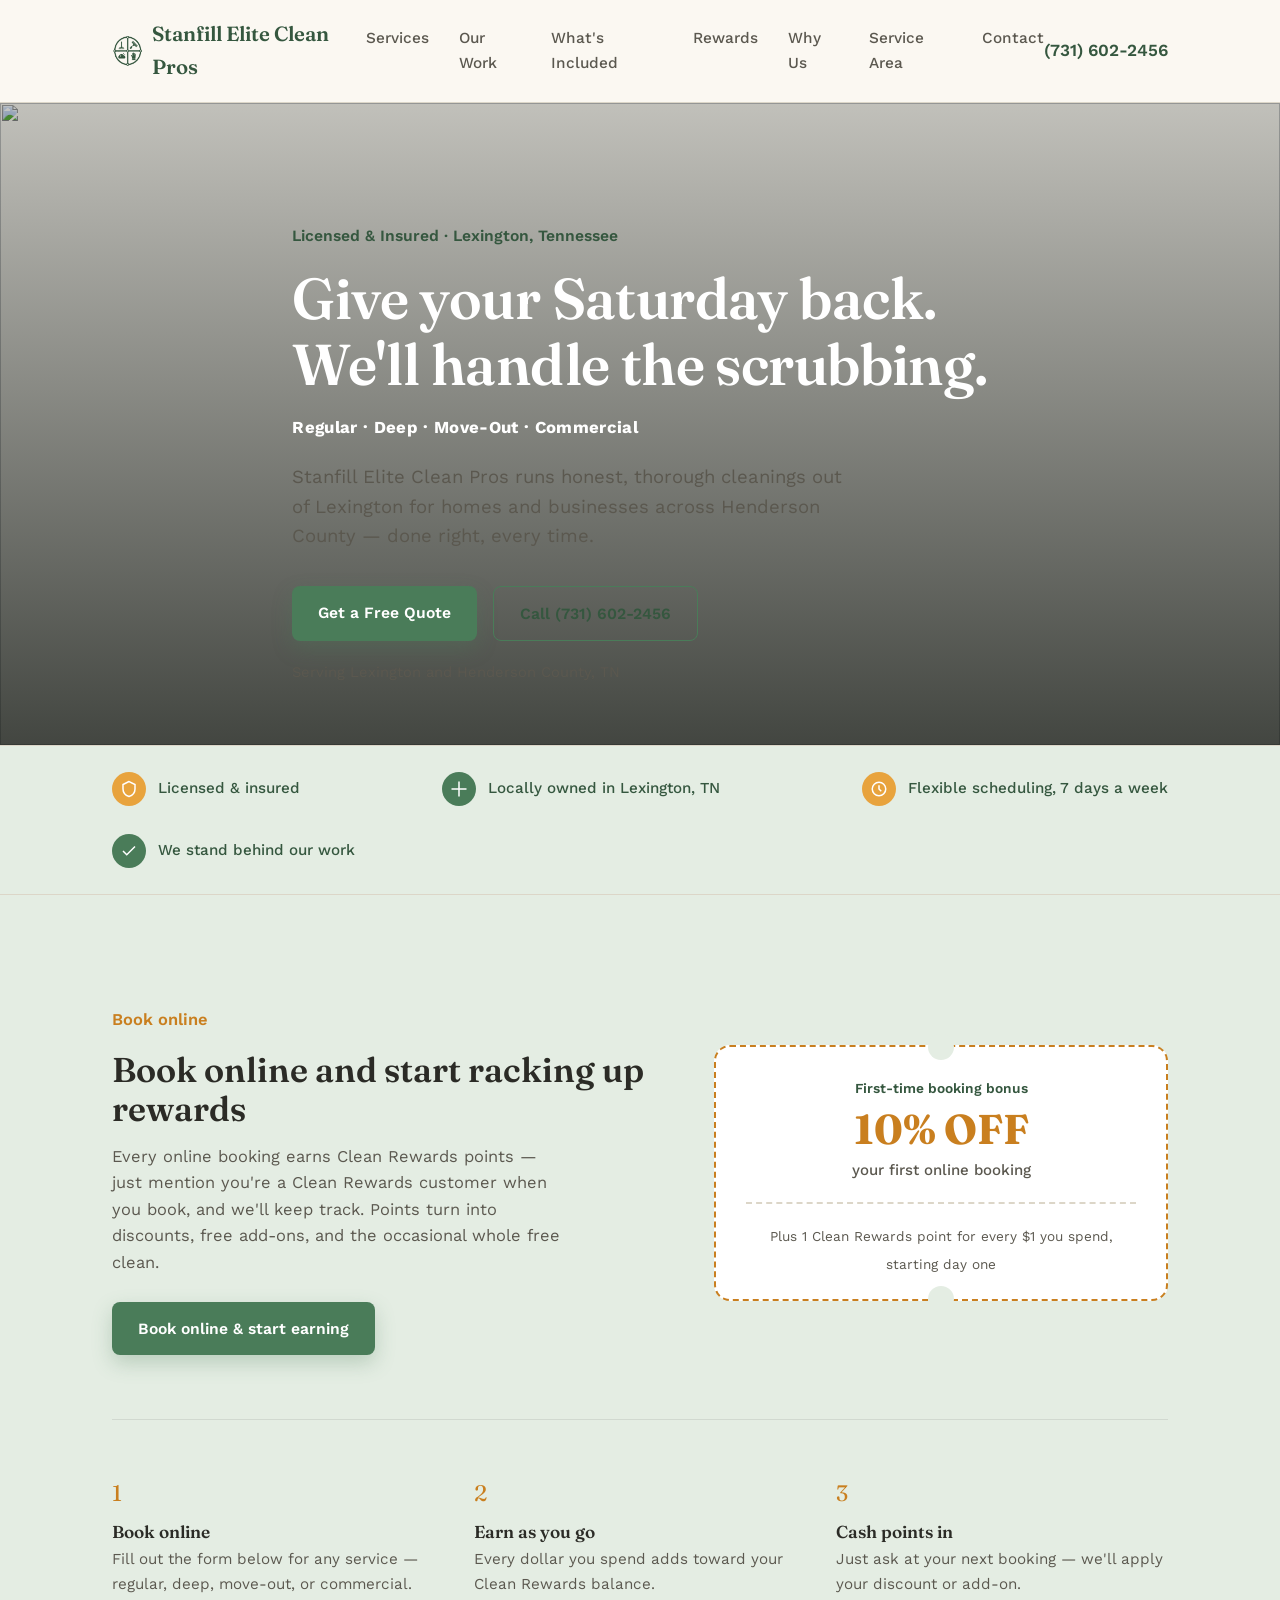
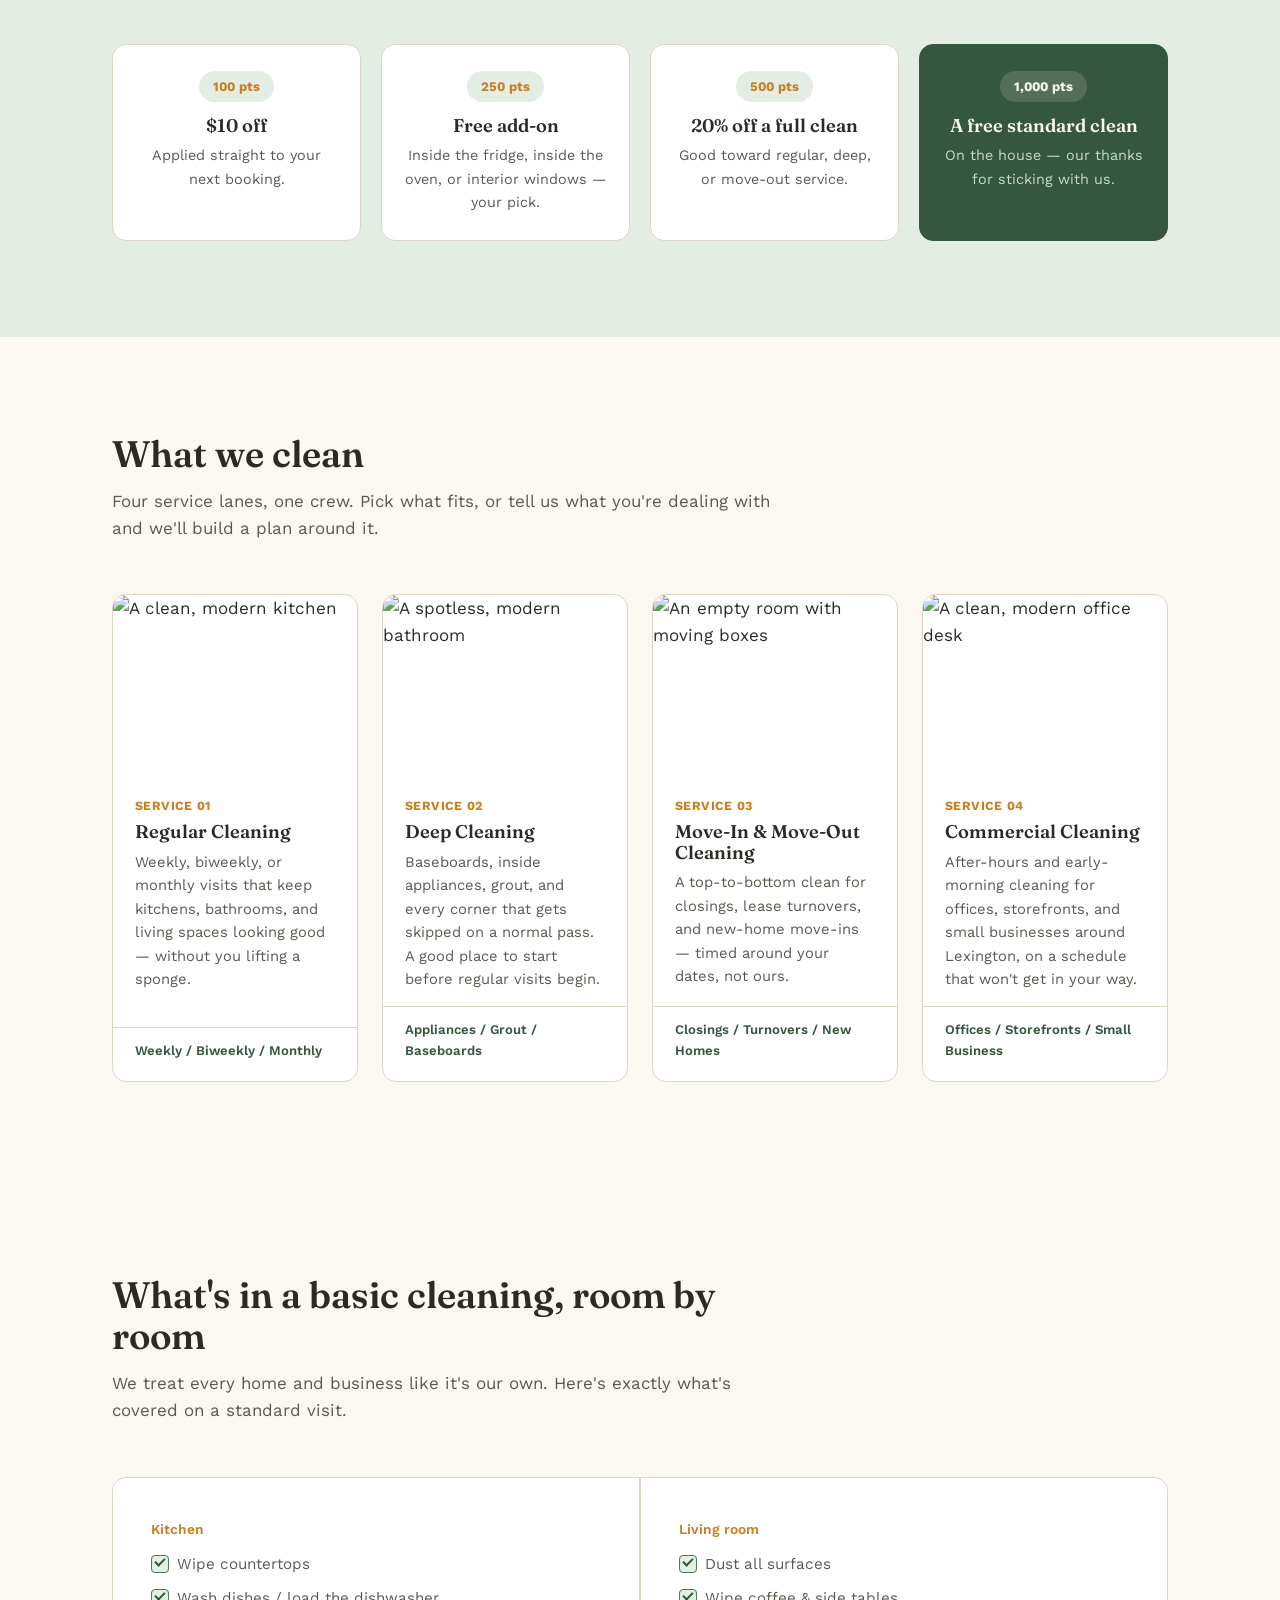
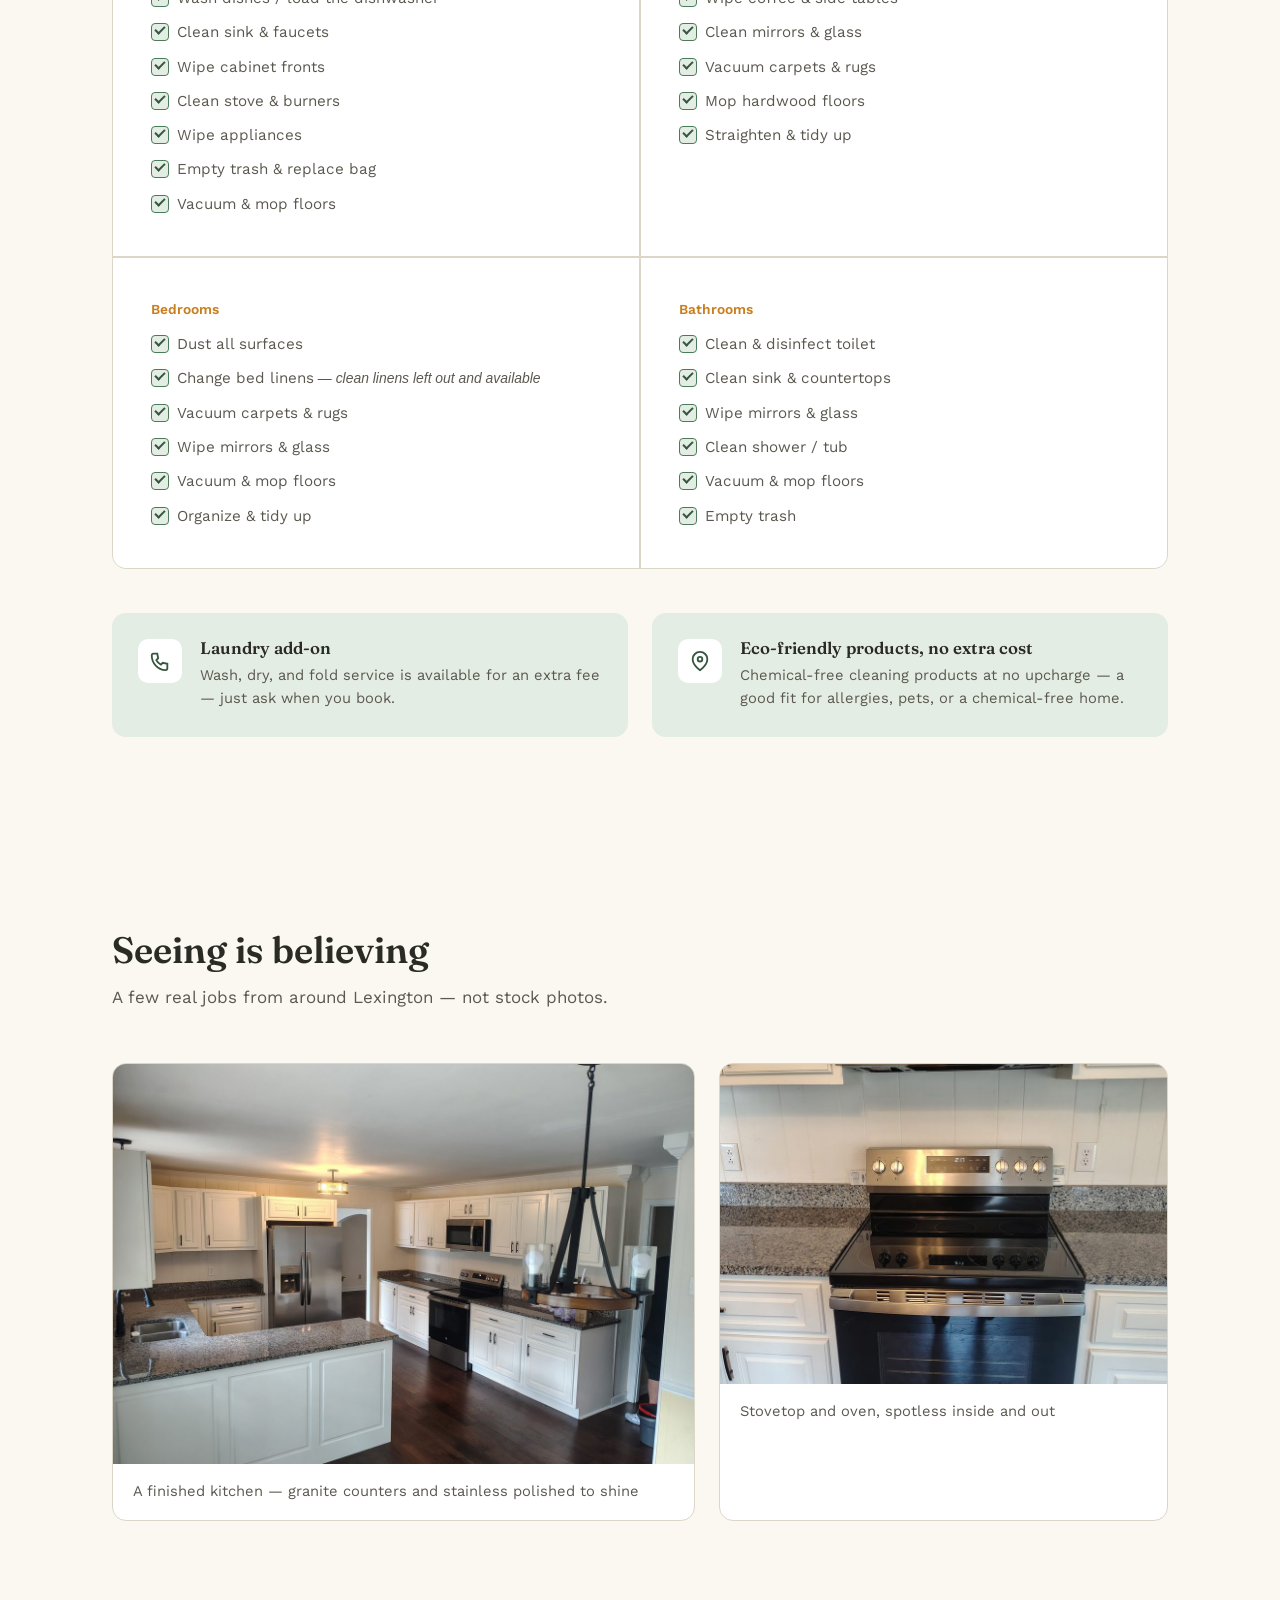
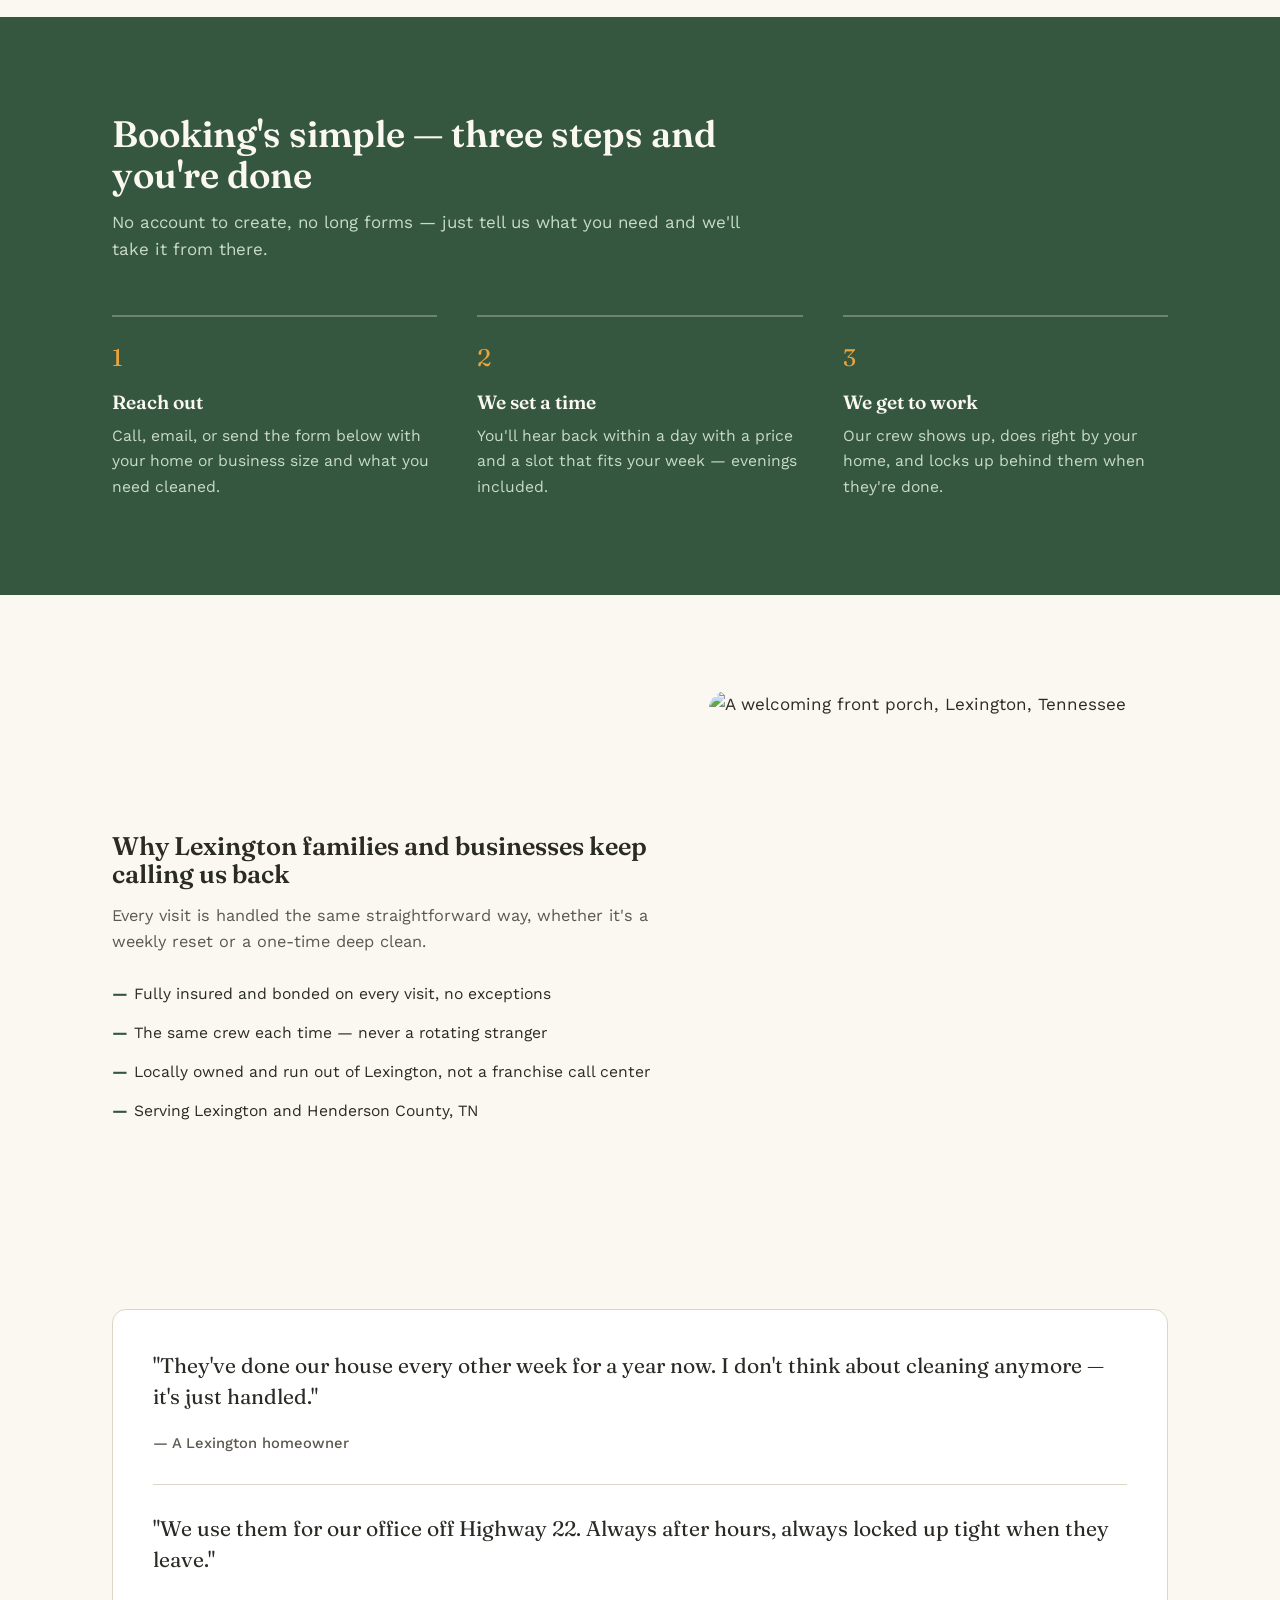
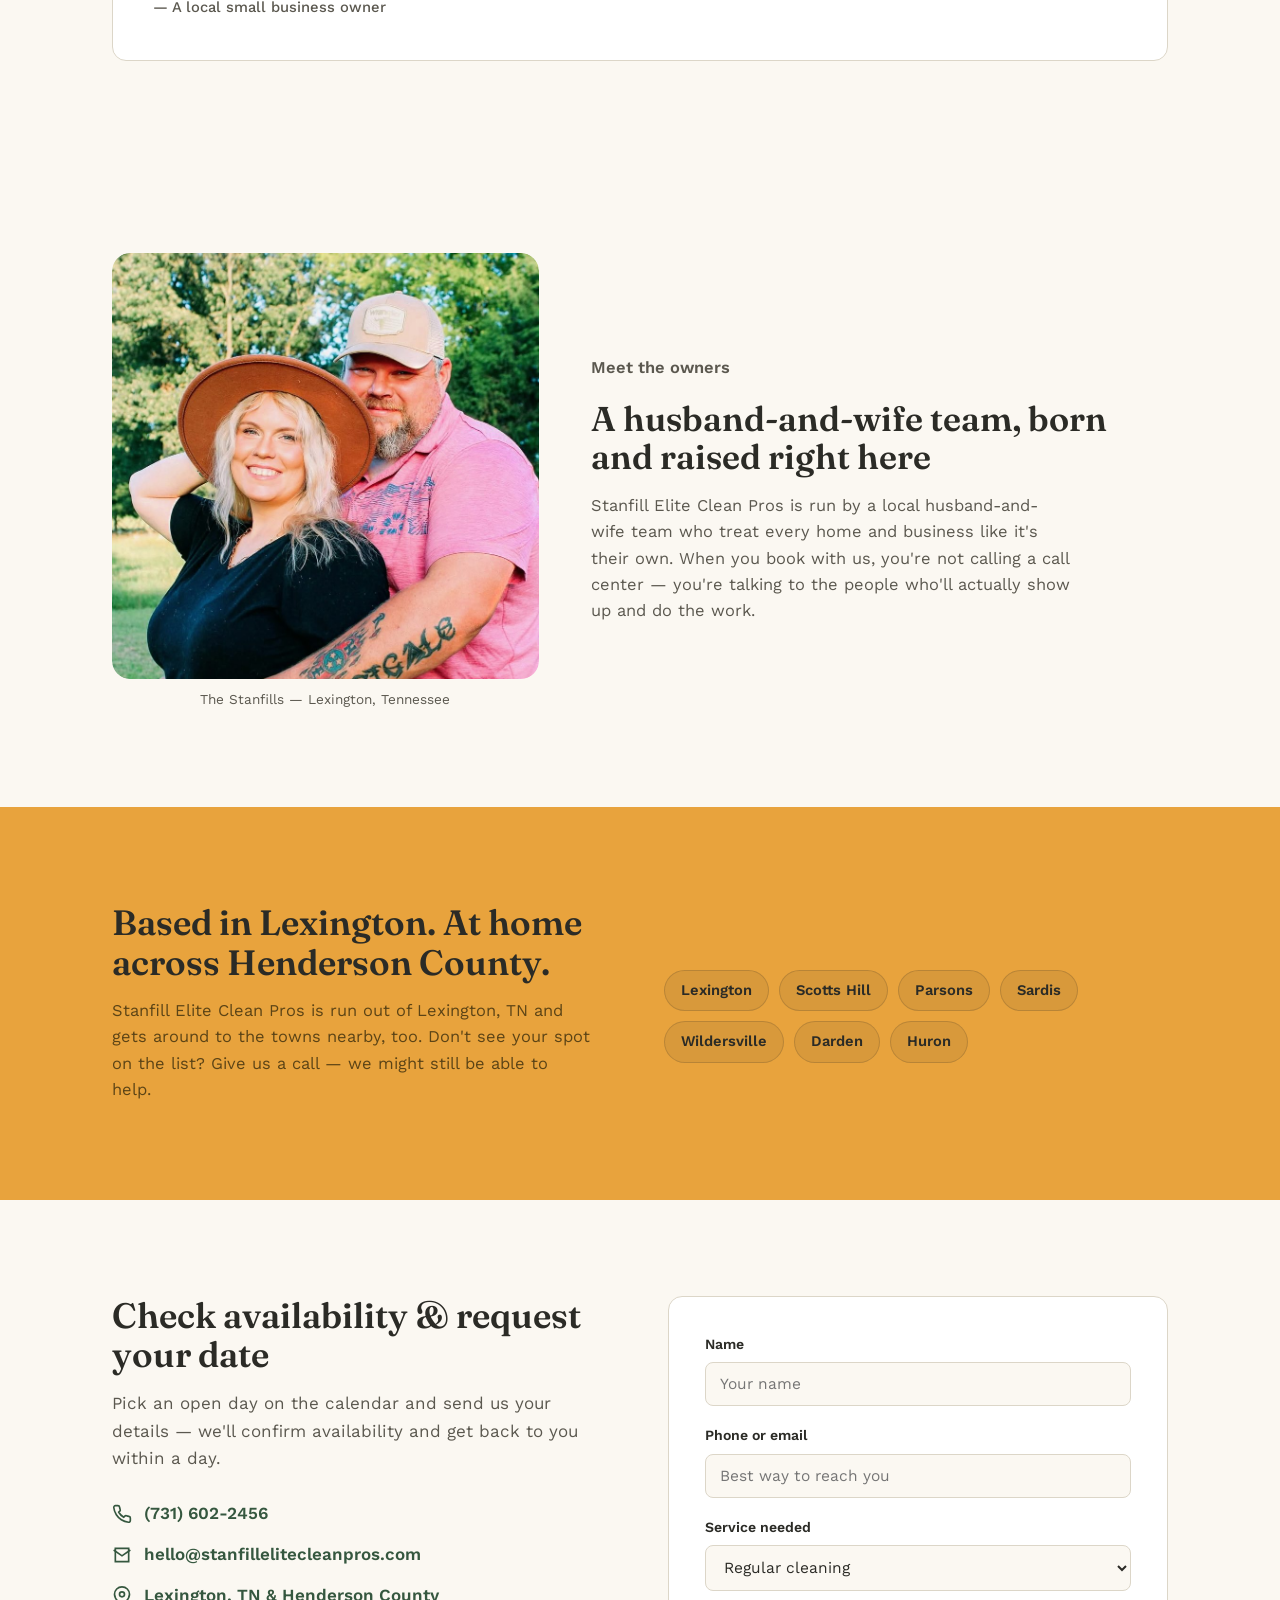
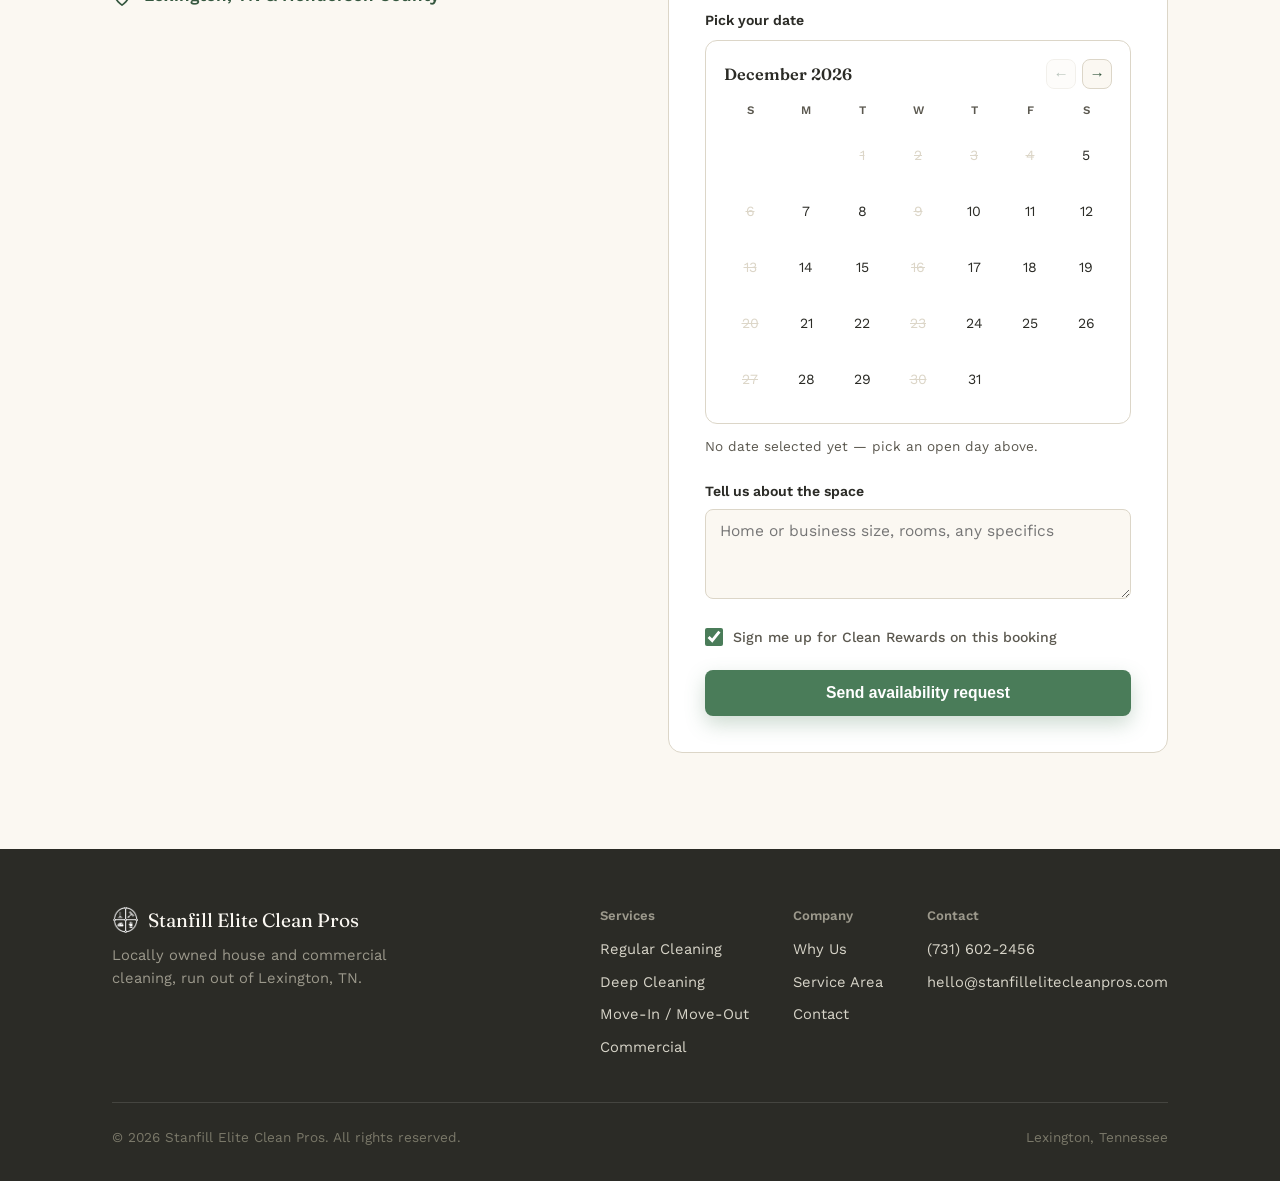
==== commit a61d299a: "Add files via upload" ====
--- a/index.html
+++ b/index.html
@@ -14,17 +14,18 @@
 
 <nav class="nav">
   <div class="wrap">
-    <a href="index.html" class="brand">
+    <a href="#" class="brand">
       <img class="mark" src="logo-mark-sage.png" alt="Stanfill Elite Clean Pros logo">
       Stanfill Elite Clean Pros
     </a>
     <div class="nav-links">
-      <a href="index.html" class="active-link">Home</a>
-      <a href="services.html">Services</a>
-      <a href="gallery.html">Our Work</a>
-      <a href="rewards.html">Rewards</a>
-      <a href="about.html">About</a>
-      <a href="contact.html">Contact</a>
+      <a href="#services">Services</a>
+      <a href="#gallery">Our Work</a>
+      <a href="#included">What's Included</a>
+      <a href="#promo">Rewards</a>
+      <a href="#why">Why Us</a>
+      <a href="#area">Service Area</a>
+      <a href="#contact">Contact</a>
     </div>
     <button class="nav-toggle" id="navToggle" aria-label="Open menu" aria-expanded="false">
       <span></span><span></span><span></span>
@@ -35,69 +36,21 @@
   </div>
 </nav>
 
-<header class="hero">
-  <div class="wrap">
-    <div>
-      <p class="eyebrow-plain">Lexington, Tennessee</p>
-      <h1>A cleaner home, without the hassle.</h1>
-      <p class="lede">Stanfill Elite Clean Pros is a hardworking local crew that treats your home like our own — regular upkeep, deep cleans, move-out turnovers, and commercial spaces, done right and done on time.</p>
-      <div class="hero-ctas">
-        <a href="contact.html" class="btn btn-primary">Get a free quote</a>
-        <a href="tel:+17316022456" class="btn btn-ghost">Call (731) 602-2456</a>
-      </div>
-      <p class="hero-note">Serving Lexington and Henderson County · Insured & bonded</p>
-    </div>
-    <div class="hero-art">
-      <span class="badge-stamp">Locally owned</span>
-      <svg viewBox="0 0 480 460" fill="none" xmlns="http://www.w3.org/2000/svg" role="img" aria-label="Illustration of a spray bottle and cleaning cloth with motion lines and sparkles">
-        <!-- backdrop shape -->
-        <path d="M240 20C340 10 430 70 440 180C450 300 380 400 260 430C140 460 40 390 25 270C10 150 100 30 240 20Z" fill="#E4EDE3"/>
-
-        <!-- swoop motion lines (wiping motion) -->
-        <path d="M70 190C130 150 190 150 250 185" stroke="#4A7C59" stroke-width="6" stroke-linecap="round" opacity="0.55"/>
-        <path d="M85 220C145 185 205 185 265 218" stroke="#4A7C59" stroke-width="6" stroke-linecap="round" opacity="0.3"/>
-
-        <!-- spray bottle body -->
-        <g transform="translate(150,120)">
-          <rect x="40" y="70" width="120" height="180" rx="20" fill="#35573F"/>
-          <rect x="40" y="70" width="120" height="46" rx="20" fill="#4A7C59"/>
-          <rect x="78" y="30" width="44" height="46" rx="8" fill="#2B2B26"/>
-          <rect x="70" y="8" width="60" height="26" rx="8" fill="#E8A33D"/>
-          <path d="M130 20 L172 4" stroke="#2B2B26" stroke-width="7" stroke-linecap="round"/>
-          <path d="M172 4 L188 -10" stroke="#2B2B26" stroke-width="7" stroke-linecap="round"/>
-          <!-- label -->
-          <rect x="58" y="140" width="84" height="52" rx="8" fill="#FBF8F2"/>
-          <path d="M74 165C80 152 92 150 98 160C104 150 116 152 122 165" stroke="#4A7C59" stroke-width="4" stroke-linecap="round"/>
-          <!-- spray mist -->
-          <circle cx="205" cy="-8" r="5" fill="#E8A33D" class="mist-anim"/>
-          <circle cx="222" cy="-22" r="4" fill="#E8A33D" opacity="0.75" class="mist-anim delay1"/>
-          <circle cx="216" cy="4" r="3.5" fill="#4A7C59" opacity="0.6" class="mist-anim delay2"/>
-          <circle cx="238" cy="-6" r="3" fill="#E8A33D" opacity="0.5" class="mist-anim delay1"/>
-        </g>
-
-        <!-- sparkles scattered for energy -->
-        <g fill="#E8A33D" class="sparkle-anim">
-          <path d="M355 90 L361 106 L377 112 L361 118 L355 134 L349 118 L333 112 L349 106 Z"/>
-        </g>
-        <g fill="#4A7C59" class="sparkle-anim delay1">
-          <path d="M395 200 L399 210 L409 214 L399 218 L395 228 L391 218 L381 214 L391 210 Z"/>
-        </g>
-        <g fill="#E8A33D" opacity="0.85" class="sparkle-anim delay2">
-          <path d="M75 340 L80 352 L92 357 L80 362 L75 374 L70 362 L58 357 L70 352 Z"/>
-        </g>
-        <circle cx="410" cy="320" r="7" fill="#4A7C59" opacity="0.5"/>
-        <circle cx="120" cy="60" r="6" fill="#E8A33D" opacity="0.6"/>
-
-        <!-- checkmark badge -->
-        <g transform="translate(280,300)">
-          <circle cx="40" cy="40" r="40" fill="#E8A33D"/>
-          <path d="M22 41 L34 53 L60 27" stroke="#2B2B26" stroke-width="6" stroke-linecap="round" stroke-linejoin="round"/>
-        </g>
-      </svg>
-    </div>
+<header class="hero hero-photo">
+  <img class="hero-bg" src="https://images.unsplash.com/photo-1662059361834-d361807d63e7?auto=format&fit=crop&w=2200&q=80" alt="">
+  <div class="hero-overlay"></div>
+  <div class="wrap hero-photo-content">
+    <p class="eyebrow-plain hero-eyebrow">Licensed &amp; Insured &middot; Lexington, Tennessee</p>
+    <h1 class="hero-photo-h1">Give your Saturday back.<br>We'll handle the scrubbing.</h1>
+    <p class="hero-categories">Regular &middot; Deep &middot; Move-Out &middot; Commercial</p>
+    <p class="lede hero-photo-lede">Stanfill Elite Clean Pros runs honest, thorough cleanings out of Lexington for homes and businesses across Henderson County — done right, every time.</p>
+    <div class="hero-ctas">
+      <a href="#contact" class="btn btn-primary">Get a Free Quote</a>
+      <a href="tel:+17316022456" class="btn btn-ghost btn-ghost-photo">Call (731) 602-2456</a>
+    </div>
+    <p class="hero-note hero-note-photo">Serving Lexington and Henderson County, TN</p>
   </div>
 </header>
-
 <div class="trust">
   <div class="wrap">
     <div class="trust-item">
@@ -118,55 +71,357 @@
     </div>
   </div>
 </div>
-
-<section class="reveal" id="meet-teaser">
-  <div class="wrap">
-    <div class="meet-teaser-block">
-      <div class="meet-teaser-photo">
-        <img src="owners.jpg" alt="The husband-and-wife team behind Stanfill Elite Clean Pros">
-      </div>
-      <div class="meet-teaser-copy">
-        <p class="eyebrow-plain">Who you're hiring</p>
-        <h2>A real husband-and-wife team, not a call center</h2>
-        <p>Stanfill Elite Clean Pros is run by a local couple who show up, do the work themselves, and stand behind it. When you call, you're talking to the people who'll actually be in your home.</p>
-        <a href="about.html" class="btn btn-ghost">Meet the owners</a>
-      </div>
-    </div>
-  </div>
-</section>
-
-<section class="reveal" id="explore">
-  <div class="wrap">
-    <div class="section-head center">
-      <h2>Everything you need to know</h2>
-      <p>A quick look at what we do, how we do it, and how to get on the schedule.</p>
-    </div>
-    <div class="explore-grid">
-      <a href="services.html" class="explore-card">
-        <h3>Services</h3>
-        <p>Regular, deep, move-in/move-out, and commercial cleaning.</p>
-      </a>
-      <a href="gallery.html" class="explore-card">
-        <h3>Our Work</h3>
-        <p>Real before-and-after photos from around Lexington.</p>
-      </a>
-      <a href="rewards.html" class="explore-card">
-        <h3>Rewards</h3>
-        <p>Earn points on every booking toward discounts and free cleans.</p>
-      </a>
-      <a href="about.html" class="explore-card">
-        <h3>About Us</h3>
-        <p>Meet the local husband-and-wife team behind the business.</p>
-      </a>
-      <a href="contact.html" class="explore-card">
-        <h3>Book Now</h3>
-        <p>Pick a date on the calendar and send your request today.</p>
-      </a>
-    </div>
-  </div>
-</section>
-
-
+<section class="reveal promo" id="promo">
+  <div class="wrap">
+    <div class="promo-card">
+      <div class="promo-copy">
+        <p class="eyebrow-plain" style="color:var(--honey-deep);">Book online</p>
+        <h2>Book online and start racking up rewards</h2>
+        <p>Every online booking earns Clean Rewards points — just mention you're a Clean Rewards customer when you book, and we'll keep track. Points turn into discounts, free add-ons, and the occasional whole free clean.</p>
+        <a href="#contact" class="btn btn-primary">Book online &amp; start earning</a>
+      </div>
+      <div class="coupon">
+        <div class="coupon-top">
+          <span class="coupon-label">First-time booking bonus</span>
+          <span class="coupon-amount">10% OFF</span>
+          <span class="coupon-sub">your first online booking</span>
+        </div>
+        <div class="coupon-perf" aria-hidden="true"></div>
+        <div class="coupon-bottom">
+          <span class="coupon-note">Plus 1 Clean Rewards point for every $1 you spend, starting day one</span>
+        </div>
+      </div>
+    </div>
+
+    <div class="rewards-block">
+      <div class="rewards-steps">
+        <div class="rewards-step">
+          <span class="num">1</span>
+          <h3>Book online</h3>
+          <p>Fill out the form below for any service — regular, deep, move-out, or commercial.</p>
+        </div>
+        <div class="rewards-step">
+          <span class="num">2</span>
+          <h3>Earn as you go</h3>
+          <p>Every dollar you spend adds toward your Clean Rewards balance.</p>
+        </div>
+        <div class="rewards-step">
+          <span class="num">3</span>
+          <h3>Cash points in</h3>
+          <p>Just ask at your next booking — we'll apply your discount or add-on.</p>
+        </div>
+      </div>
+
+      <div class="tier-grid">
+        <div class="tier-card">
+          <span class="tier-points">100 pts</span>
+          <h3>$10 off</h3>
+          <p>Applied straight to your next booking.</p>
+        </div>
+        <div class="tier-card">
+          <span class="tier-points">250 pts</span>
+          <h3>Free add-on</h3>
+          <p>Inside the fridge, inside the oven, or interior windows — your pick.</p>
+        </div>
+        <div class="tier-card">
+          <span class="tier-points">500 pts</span>
+          <h3>20% off a full clean</h3>
+          <p>Good toward regular, deep, or move-out service.</p>
+        </div>
+        <div class="tier-card featured">
+          <span class="tier-points">1,000 pts</span>
+          <h3>A free standard clean</h3>
+          <p>On the house — our thanks for sticking with us.</p>
+        </div>
+      </div>
+    </div>
+  </div>
+</section>
+<section class="reveal" id="services">
+  <div class="wrap">
+    <div class="section-head">
+      <h2>What we clean</h2>
+      <p>Four service lanes, one crew. Pick what fits, or tell us what you're dealing with and we'll build a plan around it.</p>
+    </div>
+    <div class="lot-grid">
+      <div class="lot-card">
+        <div class="lot-photo"><img src="https://images.unsplash.com/photo-1582667407868-07060cb5e61f?auto=format&fit=crop&w=900&q=80" alt="A clean, modern kitchen"></div>
+        <div class="lot-label">Service 01</div>
+        <h3>Regular Cleaning</h3>
+        <p>Weekly, biweekly, or monthly visits that keep kitchens, bathrooms, and living spaces looking good — without you lifting a sponge.</p>
+        <div class="lot-tags">Weekly / Biweekly / Monthly</div>
+      </div>
+      <div class="lot-card">
+        <div class="lot-photo"><img src="https://images.unsplash.com/photo-1721522007558-7c608934ca7d?auto=format&fit=crop&w=900&q=80" alt="A spotless, modern bathroom"></div>
+        <div class="lot-label">Service 02</div>
+        <h3>Deep Cleaning</h3>
+        <p>Baseboards, inside appliances, grout, and every corner that gets skipped on a normal pass. A good place to start before regular visits begin.</p>
+        <div class="lot-tags">Appliances / Grout / Baseboards</div>
+      </div>
+      <div class="lot-card">
+        <div class="lot-photo"><img src="https://images.unsplash.com/photo-1663625318264-695d2d04f11a?auto=format&fit=crop&w=900&q=80" alt="An empty room with moving boxes"></div>
+        <div class="lot-label">Service 03</div>
+        <h3>Move-In &amp; Move-Out Cleaning</h3>
+        <p>A top-to-bottom clean for closings, lease turnovers, and new-home move-ins — timed around your dates, not ours.</p>
+        <div class="lot-tags">Closings / Turnovers / New Homes</div>
+      </div>
+      <div class="lot-card">
+        <div class="lot-photo"><img src="https://images.unsplash.com/photo-1714757917746-38ac8881575a?auto=format&fit=crop&w=900&q=80" alt="A clean, modern office desk"></div>
+        <div class="lot-label">Service 04</div>
+        <h3>Commercial Cleaning</h3>
+        <p>After-hours and early-morning cleaning for offices, storefronts, and small businesses around Lexington, on a schedule that won't get in your way.</p>
+        <div class="lot-tags">Offices / Storefronts / Small Business</div>
+      </div>
+    </div>
+  </div>
+</section>
+<section class="reveal" id="included">
+  <div class="wrap">
+    <div class="section-head">
+      <h2>What's in a basic cleaning, room by room</h2>
+      <p>We treat every home and business like it's our own. Here's exactly what's covered on a standard visit.</p>
+    </div>
+    <div class="services-grid">
+      <div class="service-card">
+        <div class="tag">Kitchen</div>
+        <ul class="checklist">
+          <li>Wipe countertops</li>
+          <li>Wash dishes / load the dishwasher</li>
+          <li>Clean sink &amp; faucets</li>
+          <li>Wipe cabinet fronts</li>
+          <li>Clean stove &amp; burners</li>
+          <li>Wipe appliances</li>
+          <li>Empty trash &amp; replace bag</li>
+          <li>Vacuum &amp; mop floors</li>
+        </ul>
+      </div>
+      <div class="service-card">
+        <div class="tag">Living room</div>
+        <ul class="checklist">
+          <li>Dust all surfaces</li>
+          <li>Wipe coffee &amp; side tables</li>
+          <li>Clean mirrors &amp; glass</li>
+          <li>Vacuum carpets &amp; rugs</li>
+          <li>Mop hardwood floors</li>
+          <li>Straighten &amp; tidy up</li>
+        </ul>
+      </div>
+      <div class="service-card">
+        <div class="tag">Bedrooms</div>
+        <ul class="checklist">
+          <li>Dust all surfaces</li>
+          <li>Change bed linens<span class="note"> — clean linens left out and available</span></li>
+          <li>Vacuum carpets &amp; rugs</li>
+          <li>Wipe mirrors &amp; glass</li>
+          <li>Vacuum &amp; mop floors</li>
+          <li>Organize &amp; tidy up</li>
+        </ul>
+      </div>
+      <div class="service-card">
+        <div class="tag">Bathrooms</div>
+        <ul class="checklist">
+          <li>Clean &amp; disinfect toilet</li>
+          <li>Clean sink &amp; countertops</li>
+          <li>Wipe mirrors &amp; glass</li>
+          <li>Clean shower / tub</li>
+          <li>Vacuum &amp; mop floors</li>
+          <li>Empty trash</li>
+        </ul>
+      </div>
+    </div>
+
+    <div class="feature-strip">
+      <div class="feature-item">
+        <div class="icon"><svg viewBox="0 0 24 24" fill="none" stroke="currentColor" stroke-width="2"><path d="M4 4h5l1 5-2 2a11 11 0 005 5l2-2 5 1v5a2 2 0 01-2 2A16 16 0 013 6a2 2 0 012-2z"/></svg></div>
+        <div>
+          <h3>Laundry add-on</h3>
+          <p>Wash, dry, and fold service is available for an extra fee — just ask when you book.</p>
+        </div>
+      </div>
+      <div class="feature-item">
+        <div class="icon"><svg viewBox="0 0 24 24" fill="none" stroke="currentColor" stroke-width="2"><path d="M12 22c4-3 8-7 8-12a8 8 0 10-16 0c0 5 4 9 8 12z"/><circle cx="12" cy="10" r="2.5"/></svg></div>
+        <div>
+          <h3>Eco-friendly products, no extra cost</h3>
+          <p>Chemical-free cleaning products at no upcharge — a good fit for allergies, pets, or a chemical-free home.</p>
+        </div>
+      </div>
+    </div>
+  </div>
+</section>
+<section class="reveal" id="gallery">
+  <div class="wrap">
+    <div class="section-head">
+      <h2>Seeing is believing</h2>
+      <p>A few real jobs from around Lexington — not stock photos.</p>
+    </div>
+    <div class="gallery-grid">
+      <figure class="gallery-item large">
+        <img src="work-kitchen.jpg" alt="Freshly cleaned kitchen with granite counters and stainless appliances in a Lexington home">
+        <figcaption>A finished kitchen — granite counters and stainless polished to shine</figcaption>
+      </figure>
+      <figure class="gallery-item">
+        <img src="work-stove.jpg" alt="Clean stovetop and oven glass after a deep clean">
+        <figcaption>Stovetop and oven, spotless inside and out</figcaption>
+      </figure>
+    </div>
+  </div>
+</section>
+<section class="reveal process">
+  <div class="wrap">
+    <div class="section-head">
+      <h2>Booking's simple — three steps and you're done</h2>
+      <p>No account to create, no long forms — just tell us what you need and we'll take it from there.</p>
+    </div>
+    <div class="process-list">
+      <div class="process-step">
+        <span class="num">1</span>
+        <h3>Reach out</h3>
+        <p>Call, email, or send the form below with your home or business size and what you need cleaned.</p>
+      </div>
+      <div class="process-step">
+        <span class="num">2</span>
+        <h3>We set a time</h3>
+        <p>You'll hear back within a day with a price and a slot that fits your week — evenings included.</p>
+      </div>
+      <div class="process-step">
+        <span class="num">3</span>
+        <h3>We get to work</h3>
+        <p>Our crew shows up, does right by your home, and locks up behind them when they're done.</p>
+      </div>
+    </div>
+  </div>
+</section>
+<section class="reveal" id="why">
+  <div class="wrap">
+    <div class="why-block">
+      <div class="why-copy">
+        <h2>Why Lexington families and businesses keep calling us back</h2>
+        <p>Every visit is handled the same straightforward way, whether it's a weekly reset or a one-time deep clean.</p>
+        <ul class="fact-list">
+          <li>Fully insured and bonded on every visit, no exceptions</li>
+          <li>The same crew each time — never a rotating stranger</li>
+          <li>Locally owned and run out of Lexington, not a franchise call center</li>
+          <li>Serving Lexington and Henderson County, TN</li>
+        </ul>
+      </div>
+      <div class="why-photo">
+        <img src="https://images.unsplash.com/photo-1604882234072-d5741489e0c0?auto=format&fit=crop&w=1000&q=80" alt="A welcoming front porch, Lexington, Tennessee">
+      </div>
+    </div>
+    <div class="quote-block">
+      <blockquote>"They've done our house every other week for a year now. I don't think about cleaning anymore — it's just handled."</blockquote>
+      <cite>— A Lexington homeowner</cite>
+      <div class="quote-divider"></div>
+      <blockquote>"We use them for our office off Highway 22. Always after hours, always locked up tight when they leave."</blockquote>
+      <cite>— A local small business owner</cite>
+    </div>
+  </div>
+</section>
+<section class="reveal" id="team">
+  <div class="wrap">
+    <div class="team-block">
+      <div>
+        <div class="team-photo">
+          <img src="owners.jpg" alt="The husband-and-wife team behind Stanfill Elite Clean Pros">
+        </div>
+        <p class="photo-caption">The Stanfills — Lexington, Tennessee</p>
+      </div>
+      <div class="team-copy">
+        <p class="eyebrow-plain">Meet the owners</p>
+        <h2>A husband-and-wife team, born and raised right here</h2>
+        <p>Stanfill Elite Clean Pros is run by a local husband-and-wife team who treat every home and business like it's their own. When you book with us, you're not calling a call center — you're talking to the people who'll actually show up and do the work.</p>
+      </div>
+    </div>
+  </div>
+</section>
+<section class="reveal area" id="area">
+  <div class="wrap">
+    <div>
+      <h2>Based in Lexington. At home across Henderson County.</h2>
+      <p>Stanfill Elite Clean Pros is run out of Lexington, TN and gets around to the towns nearby, too. Don't see your spot on the list? Give us a call — we might still be able to help.</p>
+    </div>
+    <div>
+      <div class="town-list">
+        <span class="town-pill">Lexington</span>
+        <span class="town-pill">Scotts Hill</span>
+        <span class="town-pill">Parsons</span>
+        <span class="town-pill">Sardis</span>
+        <span class="town-pill">Wildersville</span>
+        <span class="town-pill">Darden</span>
+        <span class="town-pill">Huron</span>
+      </div>
+    </div>
+  </div>
+</section>
+<section class="reveal" id="contact">
+  <div class="wrap">
+    <div class="contact-grid">
+      <div class="contact-info">
+        <h2>Check availability &amp; request your date</h2>
+        <p>Pick an open day on the calendar and send us your details — we'll confirm availability and get back to you within a day.</p>
+        <div class="contact-line">
+          <a href="tel:+17316022456">
+            <svg viewBox="0 0 24 24" fill="none" stroke="currentColor" stroke-width="2"><path d="M22 16.92v3a2 2 0 01-2.18 2 19.79 19.79 0 01-8.63-3.07 19.5 19.5 0 01-6-6 19.79 19.79 0 01-3.07-8.67A2 2 0 014.11 2h3a2 2 0 012 1.72c.127.96.362 1.903.7 2.81a2 2 0 01-.45 2.11L8.09 9.91a16 16 0 006 6l1.27-1.27a2 2 0 012.11-.45c.907.338 1.85.573 2.81.7A2 2 0 0122 16.92z"/></svg>
+            (731) 602-2456
+          </a>
+          <a href="mailto:hello@stanfillelitecleanpros.com">
+            <svg viewBox="0 0 24 24" fill="none" stroke="currentColor" stroke-width="2"><path d="M4 4h16v16H4z"/><path d="M22 6l-10 7L2 6"/></svg>
+            hello@stanfillelitecleanpros.com
+          </a>
+          <span>
+            <svg viewBox="0 0 24 24" fill="none" stroke="currentColor" stroke-width="2"><path d="M21 10c0 7-9 13-9 13s-9-6-9-13a9 9 0 0118 0z"/><circle cx="12" cy="10" r="3"/></svg>
+            Lexington, TN &amp; Henderson County
+          </span>
+        </div>
+      </div>
+      <form id="bookingForm" onsubmit="return false;">
+        <div class="field">
+          <label for="name">Name</label>
+          <input id="name" type="text" placeholder="Your name" required>
+        </div>
+        <div class="field">
+          <label for="phone">Phone or email</label>
+          <input id="phone" type="text" placeholder="Best way to reach you" required>
+        </div>
+        <div class="field">
+          <label for="service">Service needed</label>
+          <select id="service">
+            <option>Regular cleaning</option>
+            <option>Deep cleaning</option>
+            <option>Move-in / move-out cleaning</option>
+            <option>Commercial cleaning</option>
+            <option>Not sure yet</option>
+          </select>
+        </div>
+        <div class="calendar-field">
+          <label style="display:block; font-size:0.88rem; font-weight:600; margin-bottom:8px;">Pick your date</label>
+          <div class="calendar" id="bookingCalendar"></div>
+          <p class="calendar-note" id="calendarSelectedNote">No date selected yet — pick an open day above.</p>
+        </div>
+        <div class="field">
+          <label for="details">Tell us about the space</label>
+          <textarea id="details" placeholder="Home or business size, rooms, any specifics"></textarea>
+        </div>
+        <div class="field-check">
+          <input type="checkbox" id="join-rewards" checked>
+          <label for="join-rewards">Sign me up for Clean Rewards on this booking</label>
+        </div>
+        <div class="modal-msg" id="bookingMsg"></div>
+        <div class="send-options" id="sendOptions" style="display:none;">
+          <a href="#" id="sendEmailBtn" class="btn btn-primary send-btn">
+            <svg viewBox="0 0 24 24" fill="none" stroke="currentColor" stroke-width="2"><path d="M4 4h16v16H4z"/><path d="M22 6l-10 7L2 6"/></svg>
+            Email this request
+          </a>
+          <a href="#" id="sendTextBtn" class="btn btn-ghost send-btn">
+            <svg viewBox="0 0 24 24" fill="none" stroke="currentColor" stroke-width="2"><path d="M21 15a2 2 0 01-2 2H7l-4 4V5a2 2 0 012-2h14a2 2 0 012 2z"/></svg>
+            Text this request
+          </a>
+        </div>
+        <button type="submit" class="btn btn-primary" id="bookingSubmitBtn" onclick="handleBookingSubmit()">Send availability request</button>
+      </form>
+    </div>
+  </div>
+</section>
 <footer>
   <div class="wrap">
     <div class="footer-top">
@@ -180,16 +435,16 @@
       <div class="footer-links">
         <div class="footer-col">
           <h4>Services</h4>
-          <a href="services.html">Regular Cleaning</a>
-          <a href="services.html">Deep Cleaning</a>
-          <a href="services.html">Move-In / Move-Out</a>
-          <a href="services.html">Commercial</a>
+          <a href="#services">Regular Cleaning</a>
+          <a href="#services">Deep Cleaning</a>
+          <a href="#services">Move-In / Move-Out</a>
+          <a href="#services">Commercial</a>
         </div>
         <div class="footer-col">
           <h4>Company</h4>
-          <a href="about.html">Why Us</a>
-          <a href="about.html">Service Area</a>
-          <a href="contact.html">Contact</a>
+          <a href="#why">Why Us</a>
+          <a href="#area">Service Area</a>
+          <a href="#contact">Contact</a>
         </div>
         <div class="footer-col">
           <h4>Contact</h4>
@@ -206,5 +461,139 @@
 </footer>
 
 <script src="main.js"></script>
+<script>
+/* =========================================================
+   Stanfill Elite Clean Pros — booking calendar
+   ---------------------------------------------------------
+   Standalone booking form with a date-picker calendar.
+   No accounts or database — booking requests are simply
+   confirmed on-page; the owner follows up by phone/text.
+   ========================================================= */
+
+let selectedDate = null;
+let calYear, calMonth;
+
+/* ---------------- Calendar ---------------- */
+
+function isBookedOut(date){
+  // Deterministic "fully booked" pattern so it's consistent, not random each load.
+  const seed = date.getFullYear() * 372 + date.getMonth() * 31 + date.getDate();
+  return date.getDay() === 0 || (seed % 7 === 3);
+}
+
+function renderCalendar(){
+  const today = new Date(); today.setHours(0,0,0,0);
+  const first = new Date(calYear, calMonth, 1);
+  const startDow = first.getDay();
+  const daysInMonth = new Date(calYear, calMonth + 1, 0).getDate();
+  const monthLabel = first.toLocaleDateString('en-US', { month: 'long', year: 'numeric' });
+
+  let html = '<div class="calendar-head">' +
+    '<span class="month-label">' + monthLabel + '</span>' +
+    '<div class="calendar-nav">' +
+      '<button onclick="changeMonth(-1)" id="calPrevBtn">&larr;</button>' +
+      '<button onclick="changeMonth(1)">&rarr;</button>' +
+    '</div></div><div class="calendar-grid">';
+
+  ['S','M','T','W','T','F','S'].forEach(d => html += '<div class="dow">' + d + '</div>');
+  for (let i = 0; i < startDow; i++) html += '<div class="calendar-day empty"></div>';
+
+  for (let d = 1; d <= daysInMonth; d++) {
+    const date = new Date(calYear, calMonth, d);
+    const past = date < today;
+    const booked = isBookedOut(date);
+    const disabled = past || booked;
+    const isSelected = selectedDate && date.toDateString() === selectedDate.toDateString();
+    html += '<button type="button" class="calendar-day' +
+      (disabled ? ' disabled' : '') + (isSelected ? ' selected' : '') + '"' +
+      (disabled ? ' disabled' : ' onclick="selectDate(' + calYear + ',' + calMonth + ',' + d + ')"') +
+      '>' + d + '</button>';
+  }
+  html += '</div>';
+  document.getElementById('bookingCalendar').innerHTML = html;
+
+  const isCurrentMonth = (calYear === today.getFullYear() && calMonth === today.getMonth());
+  const prevBtn = document.getElementById('calPrevBtn');
+  if (prevBtn) prevBtn.disabled = isCurrentMonth;
+}
+
+function changeMonth(delta){
+  calMonth += delta;
+  if (calMonth < 0) { calMonth = 11; calYear--; }
+  if (calMonth > 11) { calMonth = 0; calYear++; }
+  renderCalendar();
+}
+
+function selectDate(y, m, d){
+  selectedDate = new Date(y, m, d);
+  renderCalendar();
+  const formatted = selectedDate.toLocaleDateString('en-US', { weekday: 'long', month: 'long', day: 'numeric' });
+  document.getElementById('calendarSelectedNote').innerHTML = 'Next available slot picked: <strong>' + formatted + '</strong>';
+}
+
+/* ---------------- Booking submit ---------------- */
+
+function handleBookingSubmit(){
+  const msgEl = document.getElementById('bookingMsg');
+  const sendOptions = document.getElementById('sendOptions');
+  const name = document.getElementById('name').value.trim();
+  const phone = document.getElementById('phone').value.trim();
+  const service = document.getElementById('service').value;
+  const details = document.getElementById('details').value.trim();
+
+  sendOptions.style.display = 'none';
+
+  if (!name || !phone) {
+    msgEl.textContent = 'Add your name and best contact info first.';
+    msgEl.className = 'modal-msg show error';
+    return;
+  }
+  if (!selectedDate) {
+    msgEl.textContent = 'Pick a date on the calendar above so we\'re both on the same page.';
+    msgEl.className = 'modal-msg show error';
+    return;
+  }
+
+  const formatted = selectedDate.toLocaleDateString('en-US', { weekday: 'long', month: 'long', day: 'numeric', year: 'numeric' });
+  const joiningRewards = document.getElementById('join-rewards').checked;
+
+  const subject = 'Availability request — ' + formatted + ' (' + service + ')';
+  const bodyLines = [
+    'Name: ' + name,
+    'Contact: ' + phone,
+    'Service: ' + service,
+    'Requested date: ' + formatted,
+    'Details: ' + (details || '—'),
+    'Wants Clean Rewards: ' + (joiningRewards ? 'Yes' : 'No')
+  ];
+  const plainBody = bodyLines.join('\n');
+  const smsBody = 'Availability request — ' + formatted + ' (' + service + '). ' + name + ', ' + phone + '. ' + (details || '');
+
+  const mailto = 'mailto:hello@stanfillelitecleanpros.com' +
+    '?subject=' + encodeURIComponent(subject) +
+    '&body=' + encodeURIComponent(plainBody);
+
+  const isIOS = /iPhone|iPad|iPod/i.test(navigator.userAgent);
+  const smsSeparator = isIOS ? '&' : '?';
+  const smsHref = 'sms:+17316022456' + smsSeparator + 'body=' + encodeURIComponent(smsBody);
+
+  document.getElementById('sendEmailBtn').setAttribute('href', mailto);
+  document.getElementById('sendTextBtn').setAttribute('href', smsHref);
+  sendOptions.style.display = 'flex';
+
+  const rewardsMsg = joiningRewards ? ' We\'ll get you started on Clean Rewards too.' : '';
+  msgEl.textContent = 'Your ' + formatted + ' request is ready — send it by email or text below, whichever\'s easier.' + rewardsMsg;
+  msgEl.className = 'modal-msg show success';
+}
+
+/* ---------------- Init ---------------- */
+
+(function init(){
+  const today = new Date();
+  calYear = today.getFullYear();
+  calMonth = today.getMonth();
+  renderCalendar();
+})();
+</script>
 </body>
 </html>
--- a/styles.css
+++ b/styles.css
@@ -240,6 +240,74 @@
     .hero .wrap{ grid-template-columns: 1fr; }
     .hero{ padding-top: 56px; }
   }
+
+  /* ---------- Photo hero (Derryberry-style) ---------- */
+  .hero-photo{
+    padding: 0;
+    min-height: 620px;
+    display: flex;
+    align-items: flex-end;
+  }
+  .hero-photo::before, .hero-photo::after{ display: none; }
+  .hero-bg{
+    position: absolute;
+    inset: 0;
+    width: 100%;
+    height: 100%;
+    object-fit: cover;
+    z-index: 0;
+  }
+  .hero-overlay{
+    position: absolute;
+    inset: 0;
+    background: linear-gradient(180deg, rgba(20,26,20,0.25) 0%, rgba(15,20,15,0.78) 100%);
+    z-index: 0;
+  }
+  .hero-photo-content{
+    position: relative;
+    z-index: 1;
+    padding: 120px 0 60px;
+    max-width: 760px;
+  }
+  .hero-eyebrow{
+    color: var(--honey);
+    text-align: left;
+  }
+  .hero-photo-h1{
+    font-family: 'Fraunces', serif;
+    color: #FFFFFF;
+    font-size: clamp(2.1rem, 4.4vw, 3.4rem);
+    line-height: 1.15;
+    font-weight: 600;
+  }
+  .hero-categories{
+    color: #FFFFFF;
+    font-weight: 700;
+    letter-spacing: 0.02em;
+    margin-top: 16px;
+    font-size: 1.05rem;
+  }
+  .hero-photo-lede{
+    color: rgba(255,255,255,0.88);
+    margin-top: 14px;
+    max-width: 56ch;
+  }
+  .btn-ghost-photo{
+    border-color: #FFFFFF;
+    color: #FFFFFF;
+  }
+  .btn-ghost-photo:hover{ background: rgba(255,255,255,0.14); }
+  .hero-note-photo{
+    color: rgba(255,255,255,0.78);
+    margin-top: 22px;
+  }
+  .hero-photo .wrap{
+    display: block;
+  }
+  @media (max-width: 640px){
+    .hero-photo{ min-height: 560px; }
+    .hero-photo-content{ padding: 90px 0 48px; }
+  }
   .eyebrow-plain{
     font-size: 0.98rem;
     color: var(--sage-deep);
@@ -548,6 +616,66 @@
   .team-copy p{ margin-top:16px; color: var(--ink-soft); font-size: 1.03rem; max-width: 48ch; }
 
   /* ---------- Services ---------- */
+  .lot-grid{
+    display:grid;
+    grid-template-columns: repeat(4, 1fr);
+    gap: 24px;
+  }
+  @media (max-width: 1000px){
+    .lot-grid{ grid-template-columns: repeat(2, 1fr); }
+  }
+  @media (max-width: 560px){
+    .lot-grid{ grid-template-columns: 1fr; }
+  }
+  .lot-card{
+    background: var(--white);
+    border: 1px solid var(--line);
+    border-radius: 14px;
+    overflow: hidden;
+    display:flex;
+    flex-direction:column;
+  }
+  .lot-photo{
+    aspect-ratio: 4/3;
+    overflow: hidden;
+  }
+  .lot-photo img{
+    width:100%;
+    height:100%;
+    object-fit: cover;
+    display:block;
+    transition: transform .5s ease;
+  }
+  .lot-card:hover .lot-photo img{ transform: scale(1.06); }
+  .lot-card > *:not(.lot-photo){ padding-left: 22px; padding-right: 22px; }
+  .lot-label{
+    margin-top: 18px;
+    font-size: 0.78rem;
+    font-weight: 700;
+    letter-spacing: 0.04em;
+    text-transform: uppercase;
+    color: var(--honey-deep);
+  }
+  .lot-card h3{
+    font-size: 1.15rem;
+    margin-top: 6px;
+  }
+  .lot-card p{
+    margin-top: 8px;
+    font-size: 0.92rem;
+    color: var(--ink-soft);
+    flex-grow: 1;
+  }
+  .lot-tags{
+    margin-top: 14px;
+    margin-bottom: 20px;
+    font-size: 0.82rem;
+    color: var(--sage-deep);
+    font-weight: 600;
+    border-top: 1px solid var(--line);
+    padding-top: 12px;
+  }
+
   .services-grid{
     display:grid;
     grid-template-columns: repeat(2, 1fr);
@@ -687,34 +815,50 @@
   }
 
   /* ---------- Why us ---------- */
-  .why{
-    display:grid;
-    grid-template-columns: 0.9fr 1.1fr;
-    gap: 60px;
-    align-items: start;
+  .why-block{
+    display:grid;
+    grid-template-columns: 1fr 0.85fr;
+    gap: 56px;
+    align-items:center;
+    margin-bottom: 44px;
   }
   @media (max-width: 860px){
-    .why{ grid-template-columns: 1fr; }
-  }
-  .why-list{
-    display:flex;
-    flex-direction: column;
-    gap: 28px;
-  }
-  .why-item{
-    display:flex;
-    gap: 18px;
-  }
-  .why-item .icon{
-    width: 42px; height:42px;
-    border-radius: 10px;
-    background: var(--sage-pale);
-    display:flex; align-items:center; justify-content:center;
-    flex-shrink:0;
-  }
-  .why-item .icon svg{ width:22px; height:22px; color: var(--sage-deep); }
-  .why-item h3{ font-size: 1.08rem; margin-bottom: 6px; }
-  .why-item p{ color: var(--ink-soft); font-size: 0.97rem; }
+    .why-block{ grid-template-columns: 1fr; }
+  }
+  .why-copy p{ margin-top: 14px; color: var(--ink-soft); font-size: 1.02rem; }
+  .fact-list{
+    list-style:none;
+    padding:0;
+    margin: 26px 0 0;
+    display:flex;
+    flex-direction:column;
+    gap: 14px;
+  }
+  .fact-list li{
+    position:relative;
+    padding-left: 22px;
+    font-size: 0.98rem;
+    color: var(--ink);
+  }
+  .fact-list li::before{
+    content: "—";
+    position:absolute;
+    left:0;
+    color: var(--sage-deep);
+    font-weight:700;
+  }
+  .why-photo{
+    border-radius: 18px;
+    overflow: hidden;
+  }
+  .why-photo img{
+    width:100%;
+    aspect-ratio: 4/5;
+    object-fit: cover;
+    display:block;
+    transition: transform .5s ease;
+  }
+  .why-photo:hover img{ transform: scale(1.05); }
 
   .quote-block{
     background: var(--white);
@@ -1081,31 +1225,37 @@
   }
   .photo-frame:hover img{ transform: scale(1.05); }
 
-  /* ---------- Homepage meet-the-owners teaser ---------- */
-  #meet-teaser .meet-teaser-block{
-    display:grid;
-    grid-template-columns: 0.85fr 1.15fr;
-    gap: 48px;
-    align-items:center;
-  }
-  @media (max-width: 800px){
-    #meet-teaser .meet-teaser-block{ grid-template-columns: 1fr; }
-  }
-  .meet-teaser-photo{
-    border-radius: 18px;
-    overflow: hidden;
-  }
-  .meet-teaser-photo img{
-    width:100%;
-    aspect-ratio: 1/1;
+  /* ---------- Homepage compact meet-the-owners strip ---------- */
+  #meet-strip{
+    background: var(--sage-pale);
+    padding: 36px 0;
+  }
+  .meet-strip-inner{
+    display:flex;
+    align-items:center;
+    justify-content:center;
+    gap: 18px;
+    flex-wrap: wrap;
+    text-align:center;
+  }
+  .meet-strip-photo{
+    width: 56px;
+    height: 56px;
+    border-radius: 50%;
     object-fit: cover;
-    display:block;
-    transition: transform .5s ease;
-  }
-  .meet-teaser-photo:hover img{ transform: scale(1.05); }
-  .meet-teaser-copy h2{ font-size: clamp(1.6rem, 2.6vw, 2.1rem); margin-top:8px; }
-  .meet-teaser-copy p{ margin-top:14px; color: var(--ink-soft); font-size: 1.02rem; max-width: 46ch; }
-  .meet-teaser-copy .btn{ margin-top: 22px; }
+    flex-shrink:0;
+  }
+  .meet-strip-inner p{
+    font-size: 0.98rem;
+    color: var(--ink);
+    margin:0;
+  }
+  .meet-strip-inner a{
+    font-weight: 700;
+    color: var(--sage-deep);
+    white-space: nowrap;
+  }
+  .meet-strip-inner a:hover{ color: var(--honey-deep); }
 
   .explore-grid{
     display:grid;
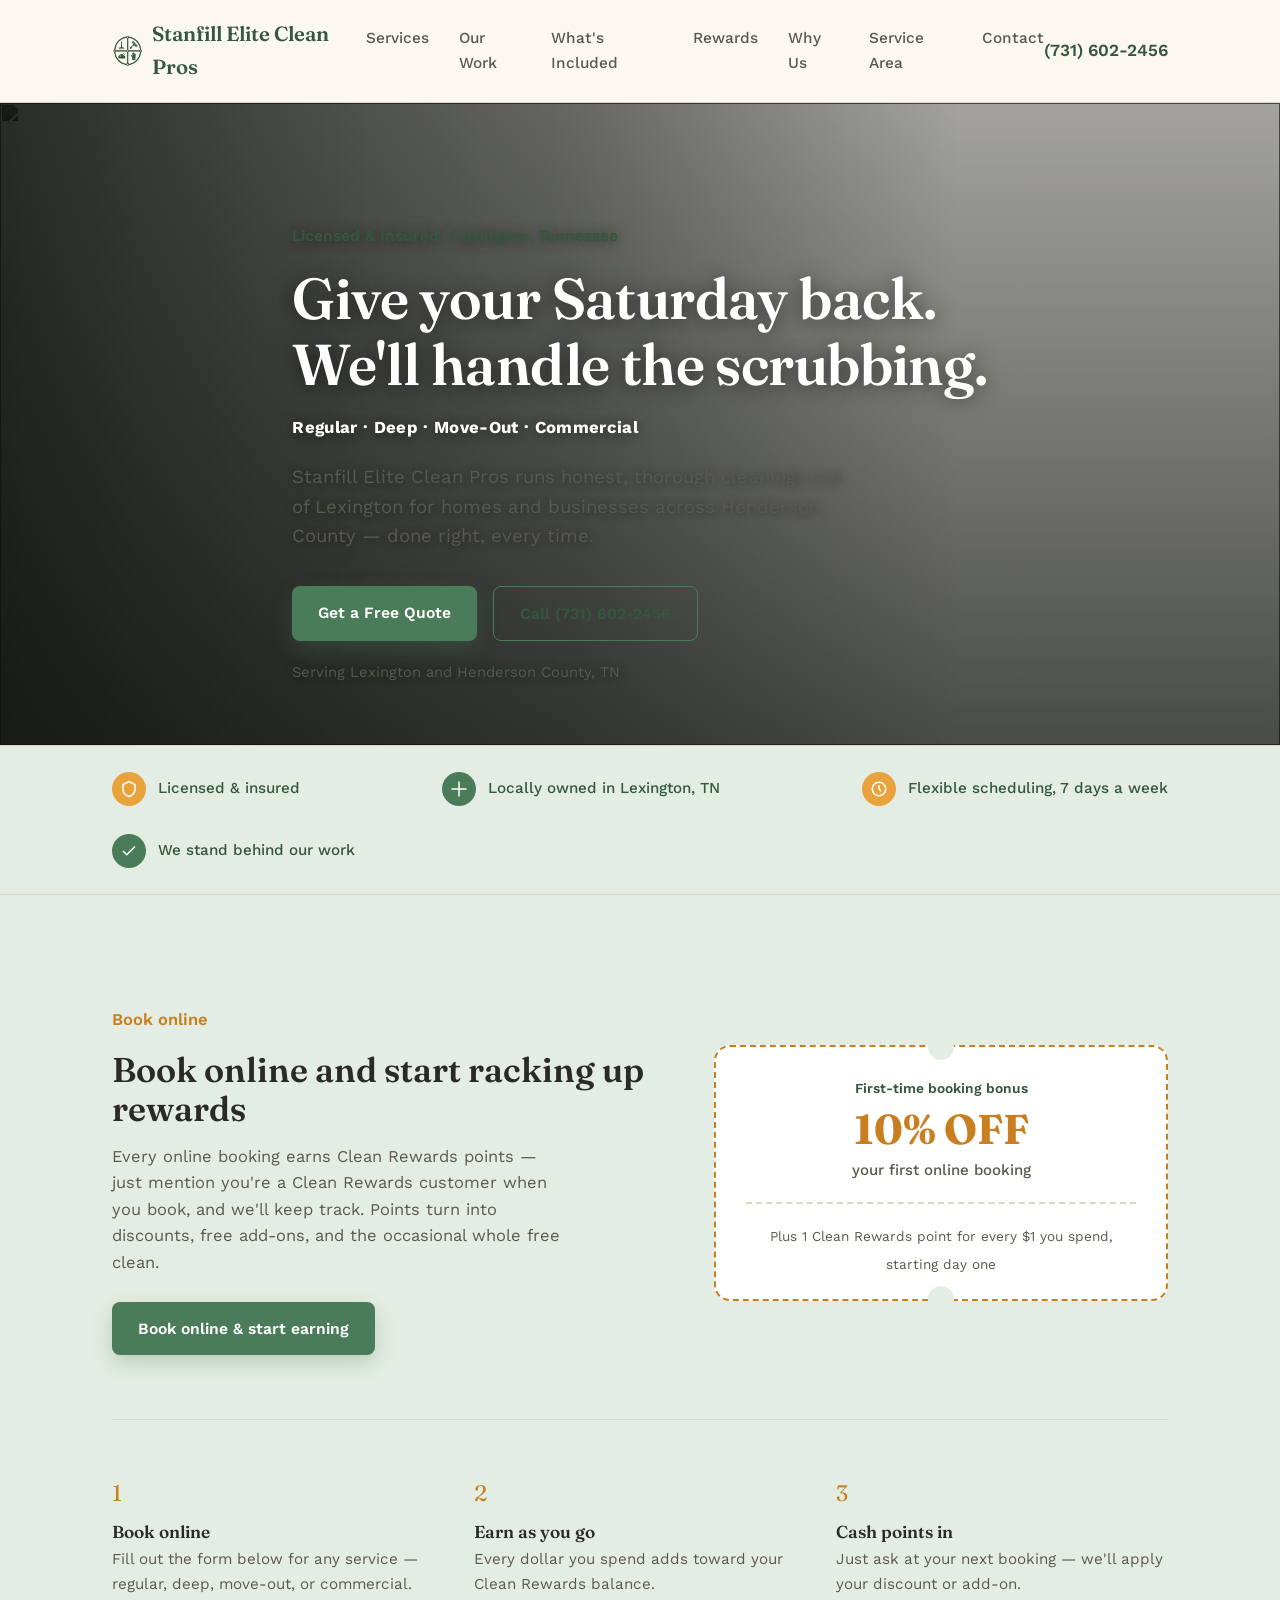
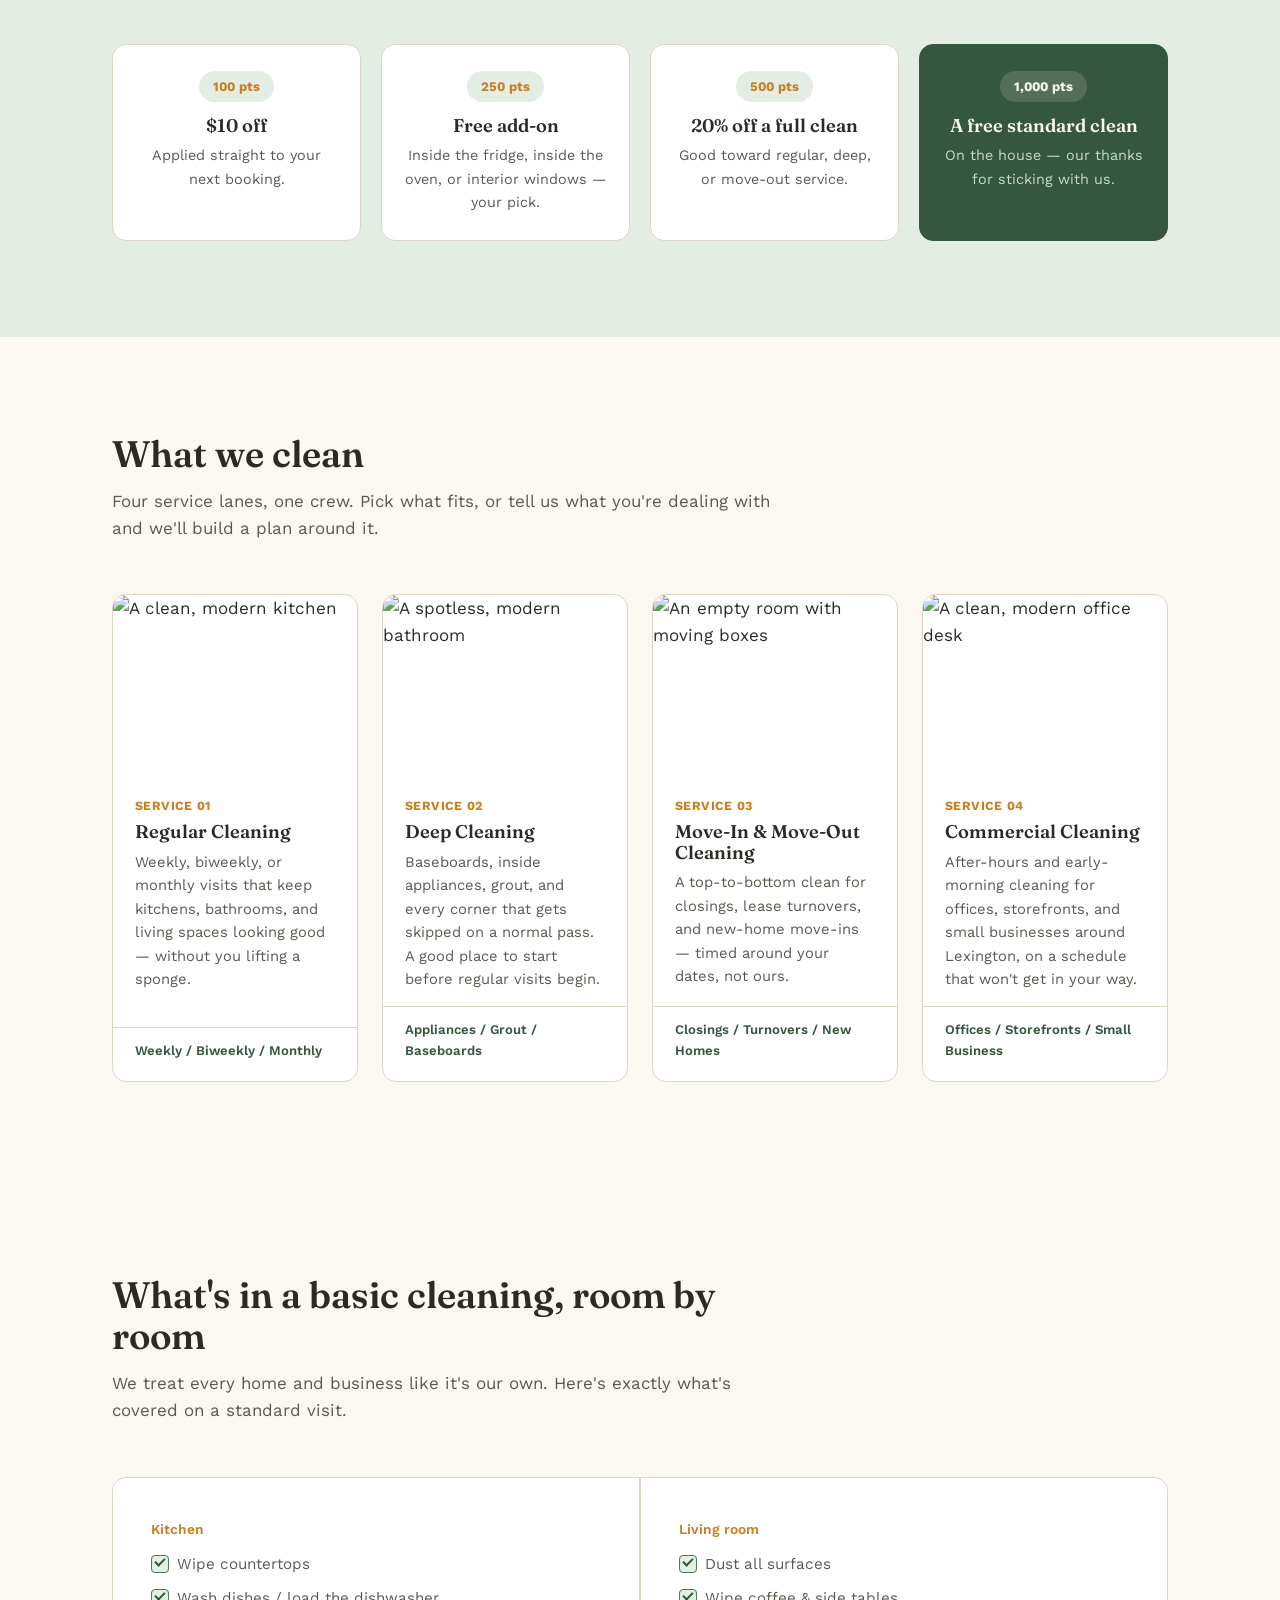
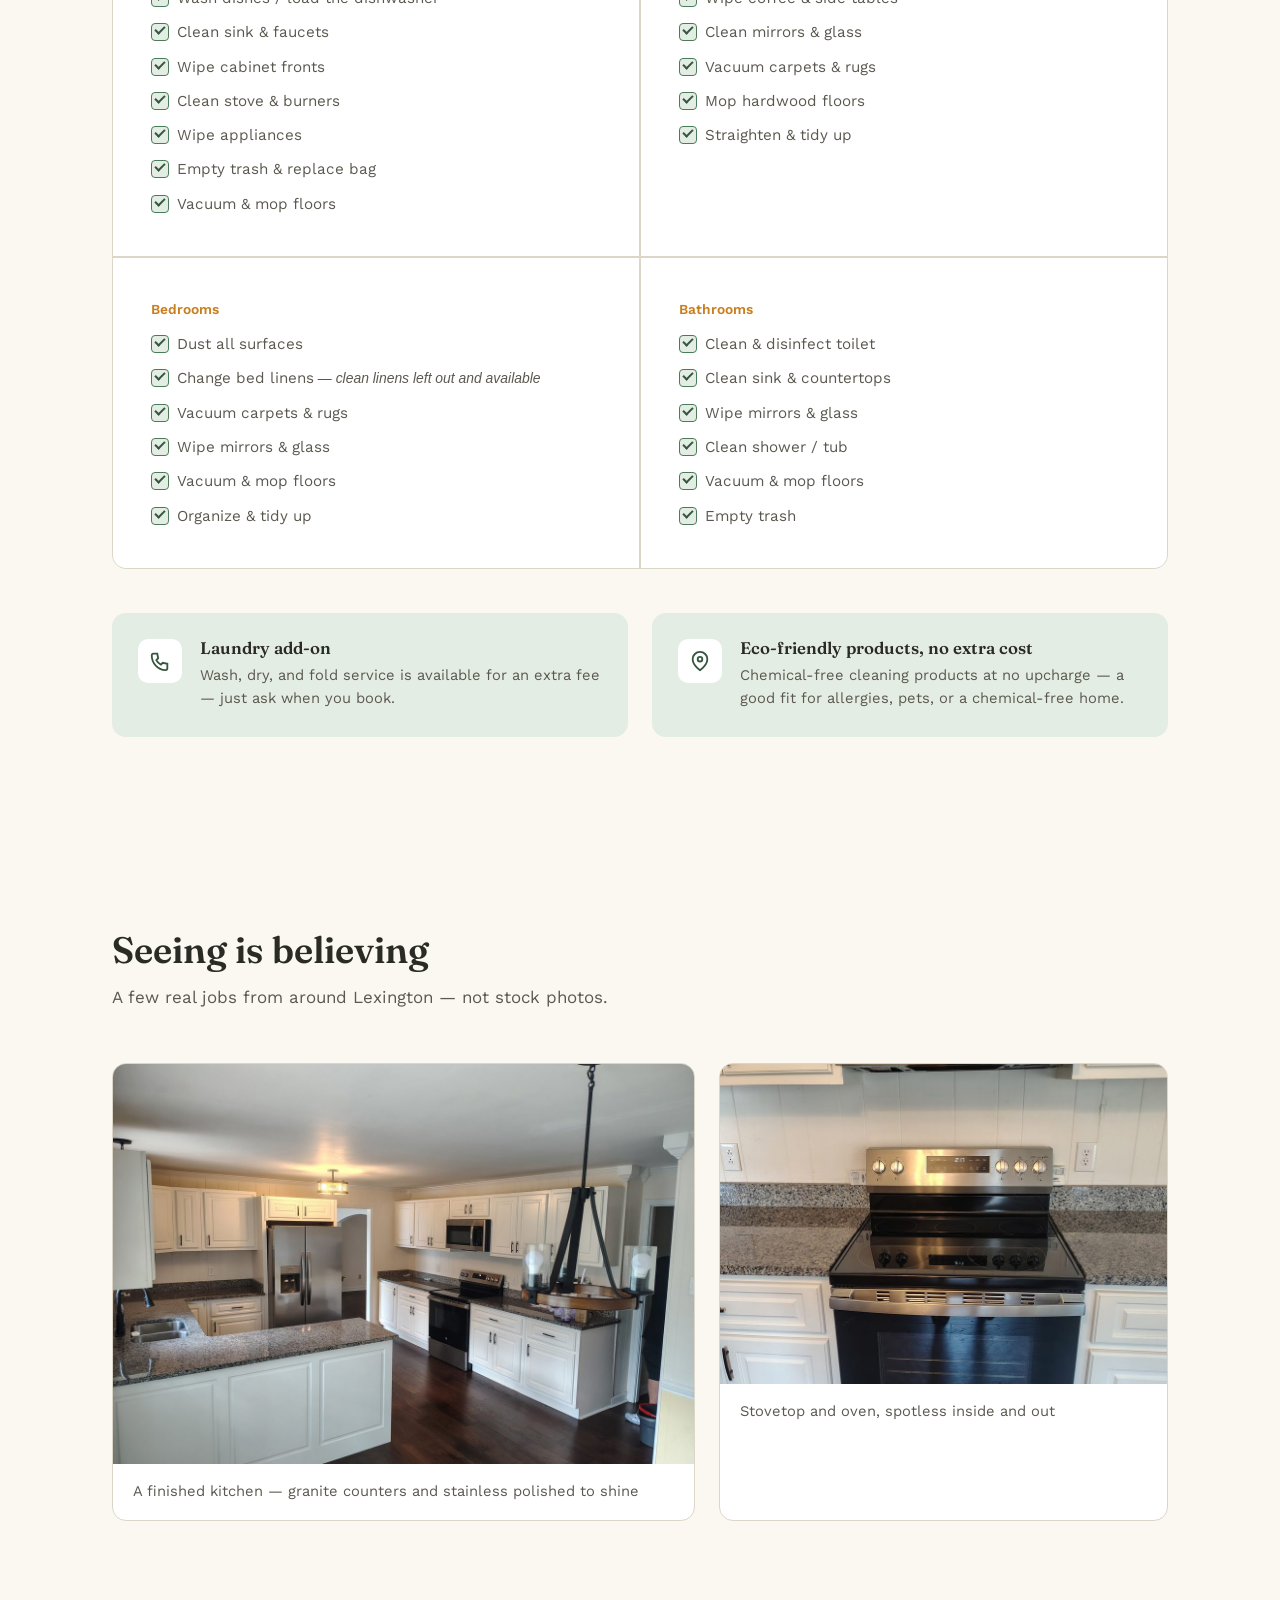
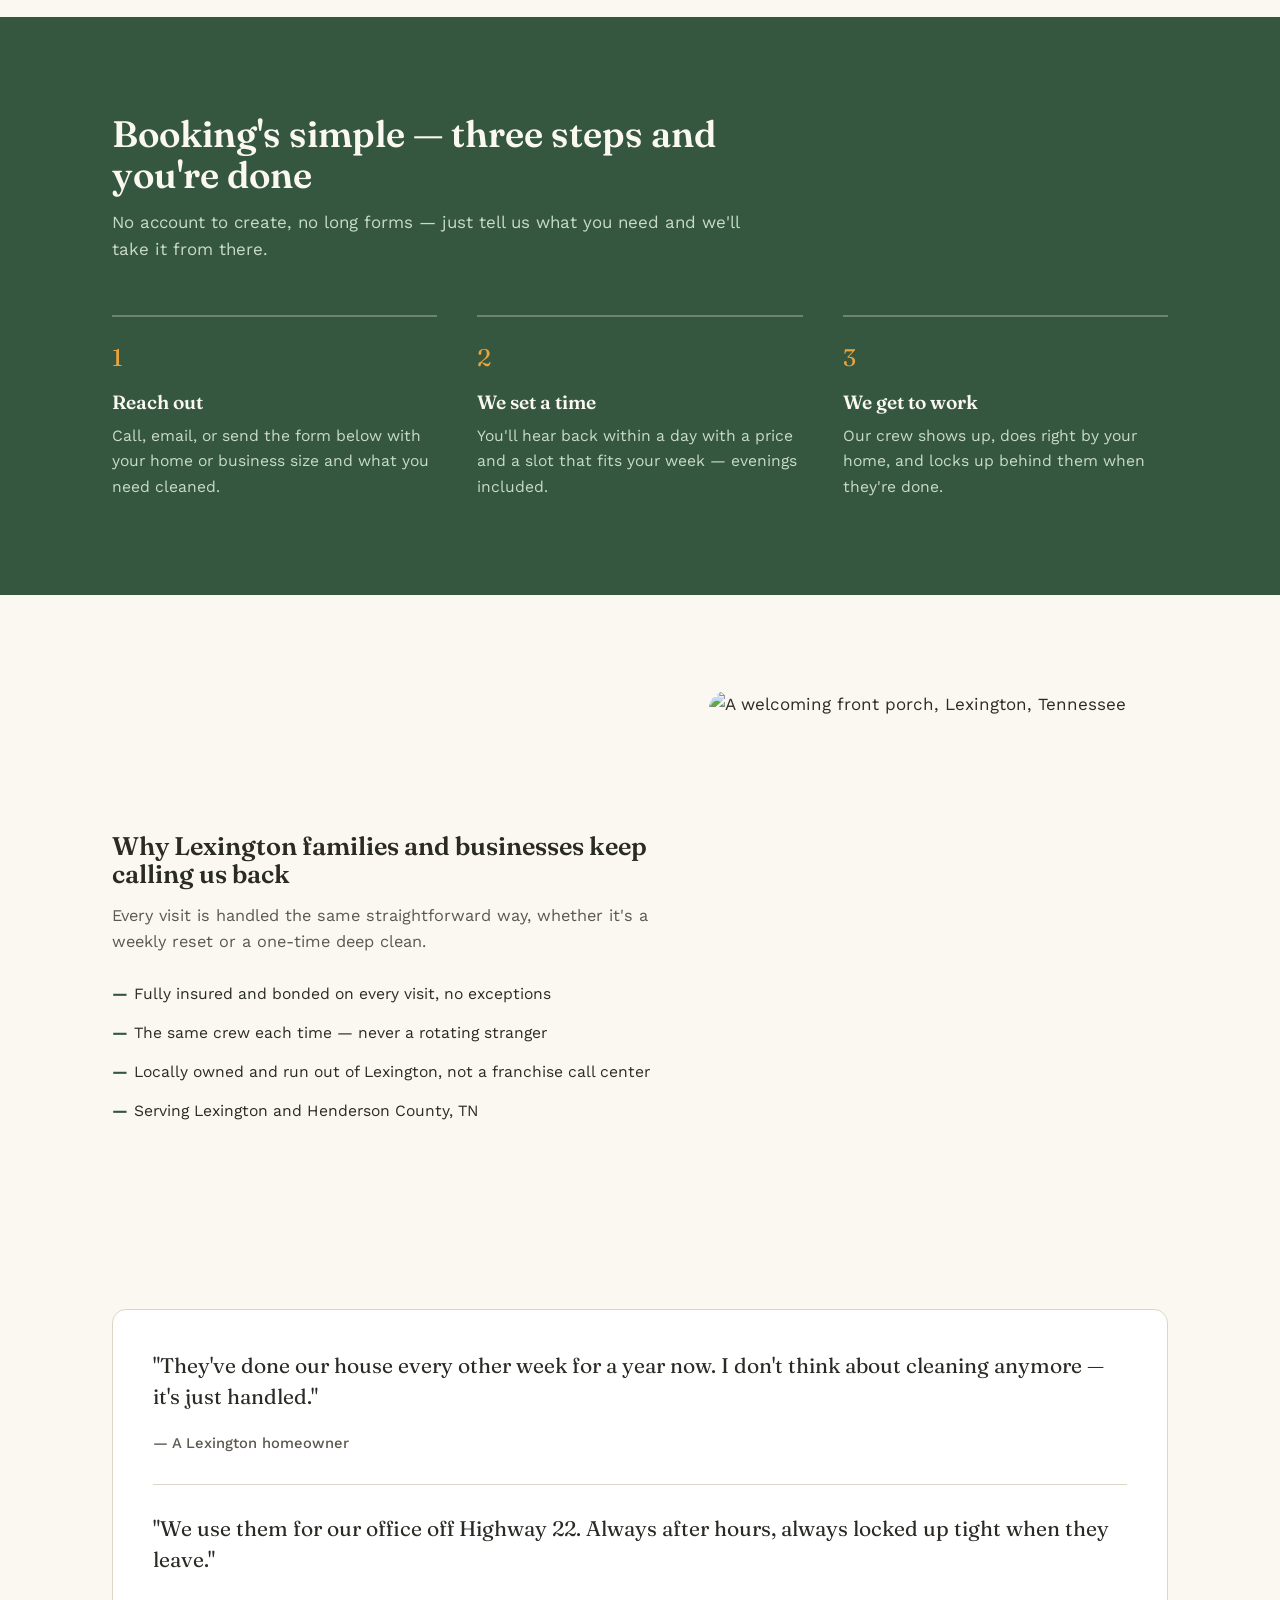
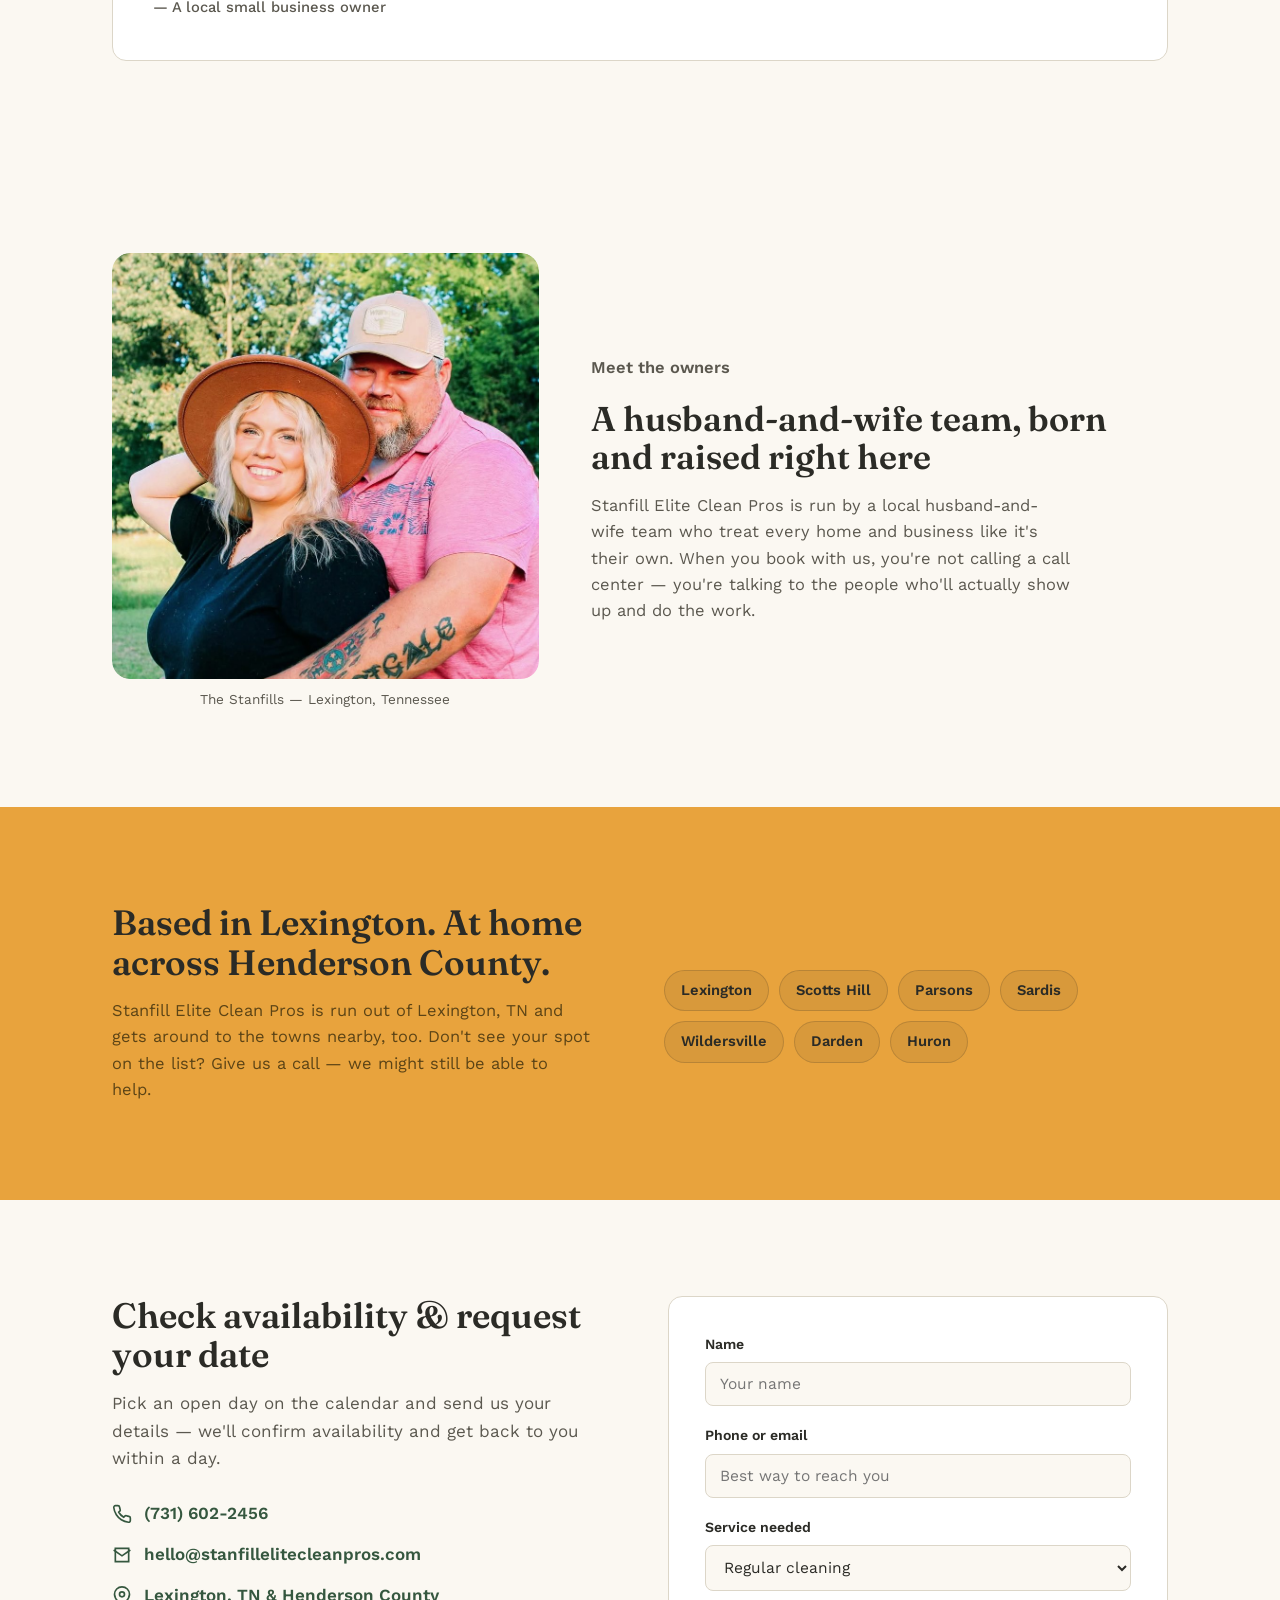
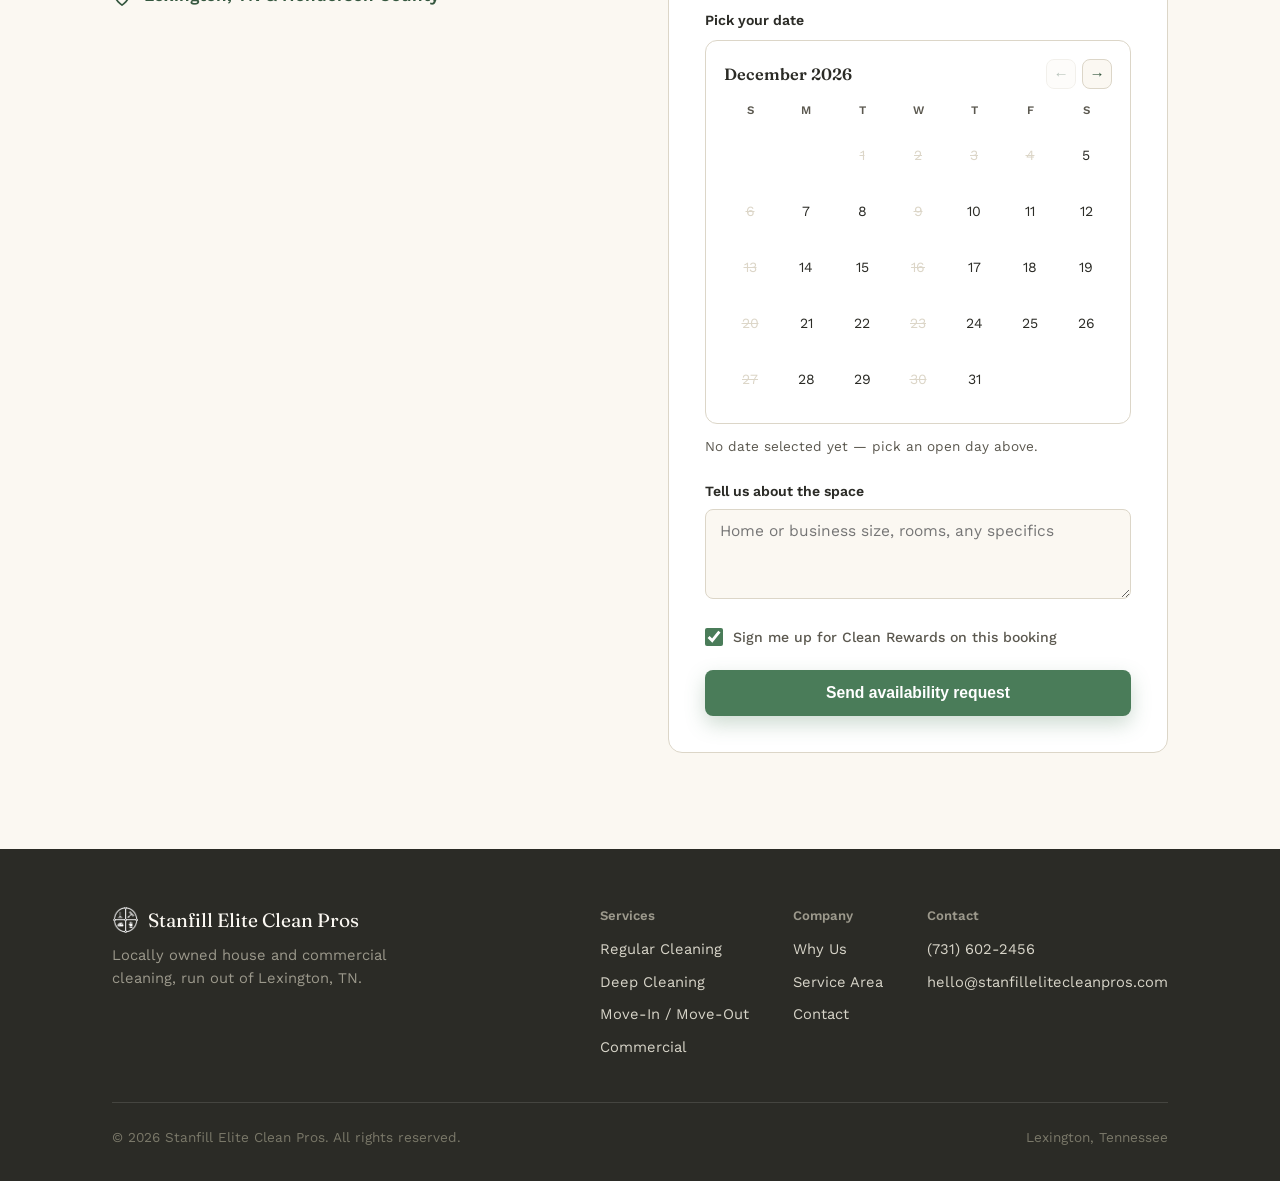
==== commit 32673fa7: "Add files via upload" ====
--- a/index.html
+++ b/index.html
@@ -8,7 +8,7 @@
 <link rel="preconnect" href="https://fonts.googleapis.com">
 <link rel="preconnect" href="https://fonts.gstatic.com" crossorigin>
 <link href="https://fonts.googleapis.com/css2?family=Fraunces:opsz,wght@9..144,400;9..144,500;9..144,600;9..144,700&family=Work+Sans:wght@400;500;600&display=swap" rel="stylesheet">
-<link rel="stylesheet" href="styles.css">
+<link rel="stylesheet" href="styles.css?v=2">
 </head>
 <body>
 
--- a/styles.css
+++ b/styles.css
@@ -256,11 +256,14 @@
     height: 100%;
     object-fit: cover;
     z-index: 0;
+    filter: brightness(0.55) saturate(0.9);
   }
   .hero-overlay{
     position: absolute;
     inset: 0;
-    background: linear-gradient(180deg, rgba(20,26,20,0.25) 0%, rgba(15,20,15,0.78) 100%);
+    background:
+      linear-gradient(90deg, rgba(10,14,10,0.85) 0%, rgba(10,14,10,0.55) 45%, rgba(10,14,10,0.25) 75%),
+      linear-gradient(180deg, rgba(10,14,10,0.15) 0%, rgba(10,14,10,0.65) 100%);
     z-index: 0;
   }
   .hero-photo-content{
@@ -272,6 +275,7 @@
   .hero-eyebrow{
     color: var(--honey);
     text-align: left;
+    text-shadow: 0 1px 12px rgba(0,0,0,0.5);
   }
   .hero-photo-h1{
     font-family: 'Fraunces', serif;
@@ -279,6 +283,7 @@
     font-size: clamp(2.1rem, 4.4vw, 3.4rem);
     line-height: 1.15;
     font-weight: 600;
+    text-shadow: 0 2px 20px rgba(0,0,0,0.55);
   }
   .hero-categories{
     color: #FFFFFF;
@@ -286,11 +291,13 @@
     letter-spacing: 0.02em;
     margin-top: 16px;
     font-size: 1.05rem;
+    text-shadow: 0 1px 12px rgba(0,0,0,0.5);
   }
   .hero-photo-lede{
-    color: rgba(255,255,255,0.88);
+    color: rgba(255,255,255,0.92);
     margin-top: 14px;
     max-width: 56ch;
+    text-shadow: 0 1px 10px rgba(0,0,0,0.45);
   }
   .btn-ghost-photo{
     border-color: #FFFFFF;
@@ -298,8 +305,9 @@
   }
   .btn-ghost-photo:hover{ background: rgba(255,255,255,0.14); }
   .hero-note-photo{
-    color: rgba(255,255,255,0.78);
+    color: rgba(255,255,255,0.85);
     margin-top: 22px;
+    text-shadow: 0 1px 10px rgba(0,0,0,0.45);
   }
   .hero-photo .wrap{
     display: block;
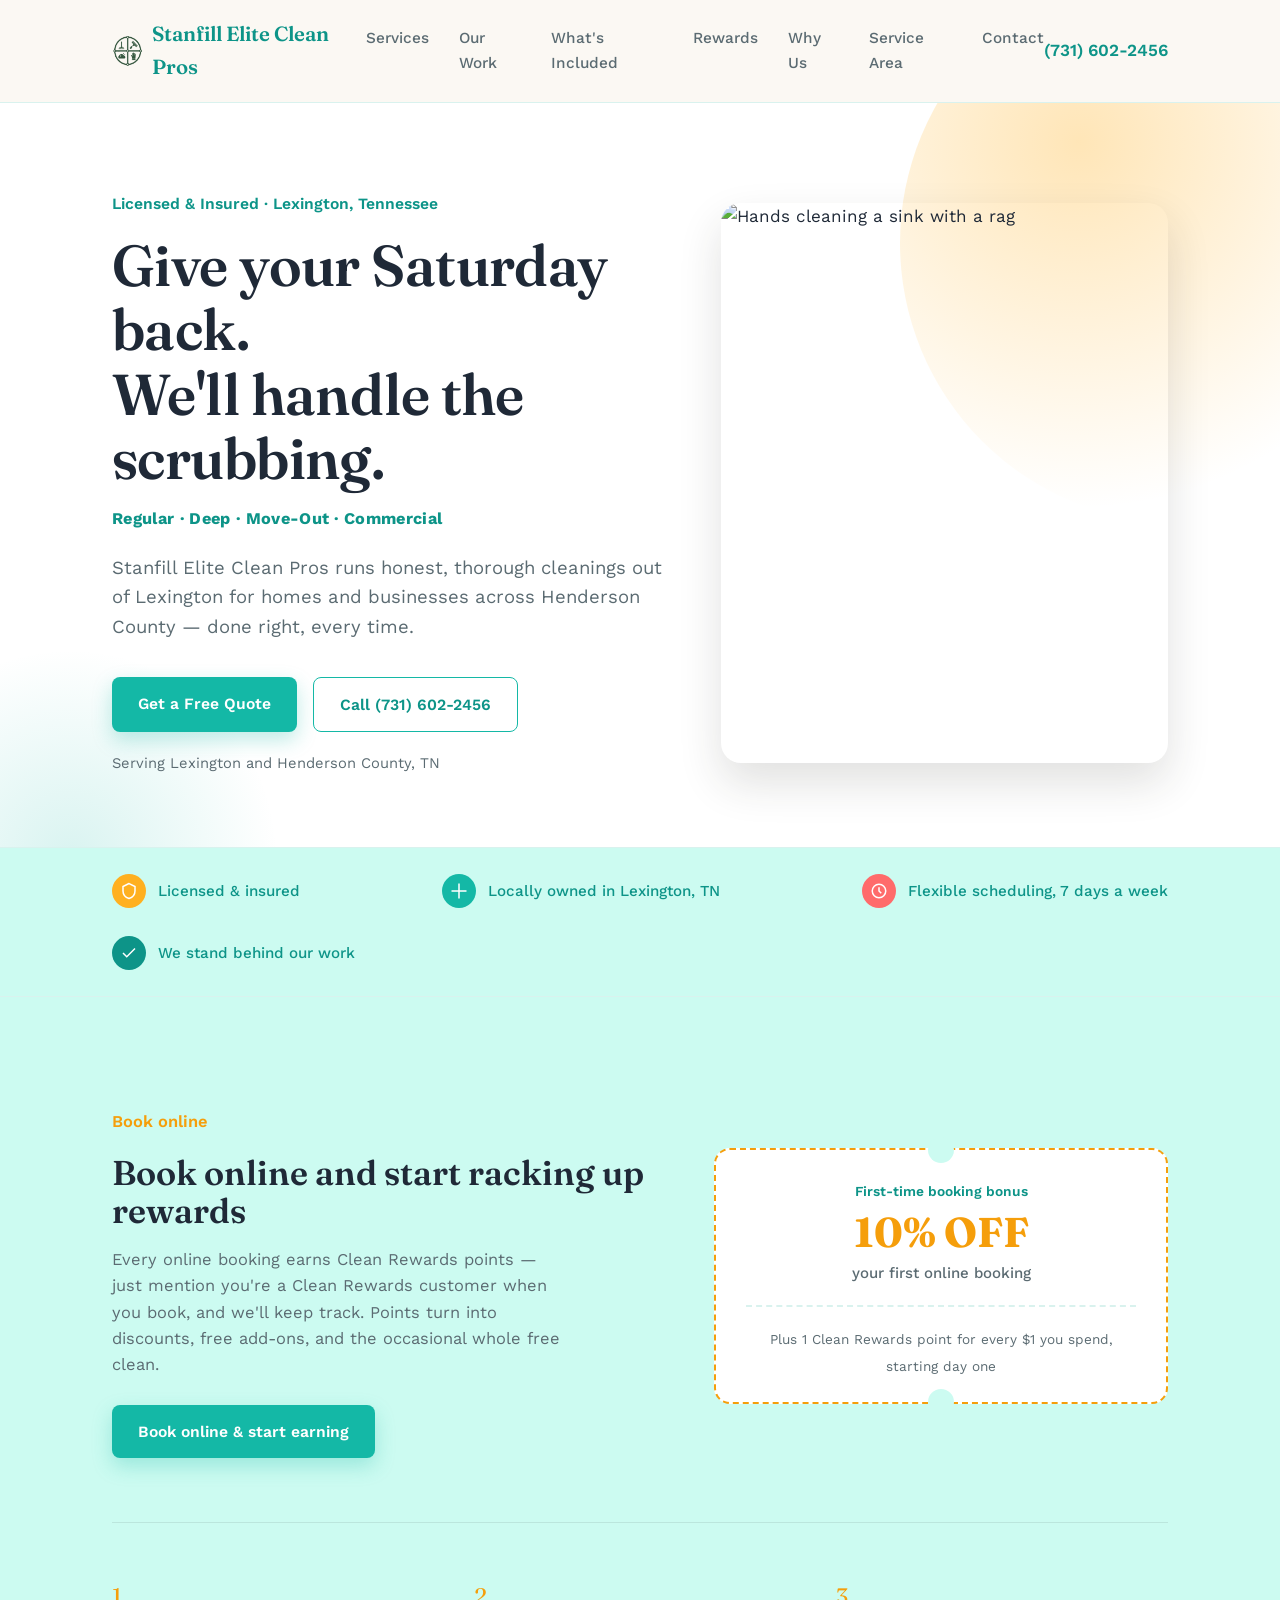
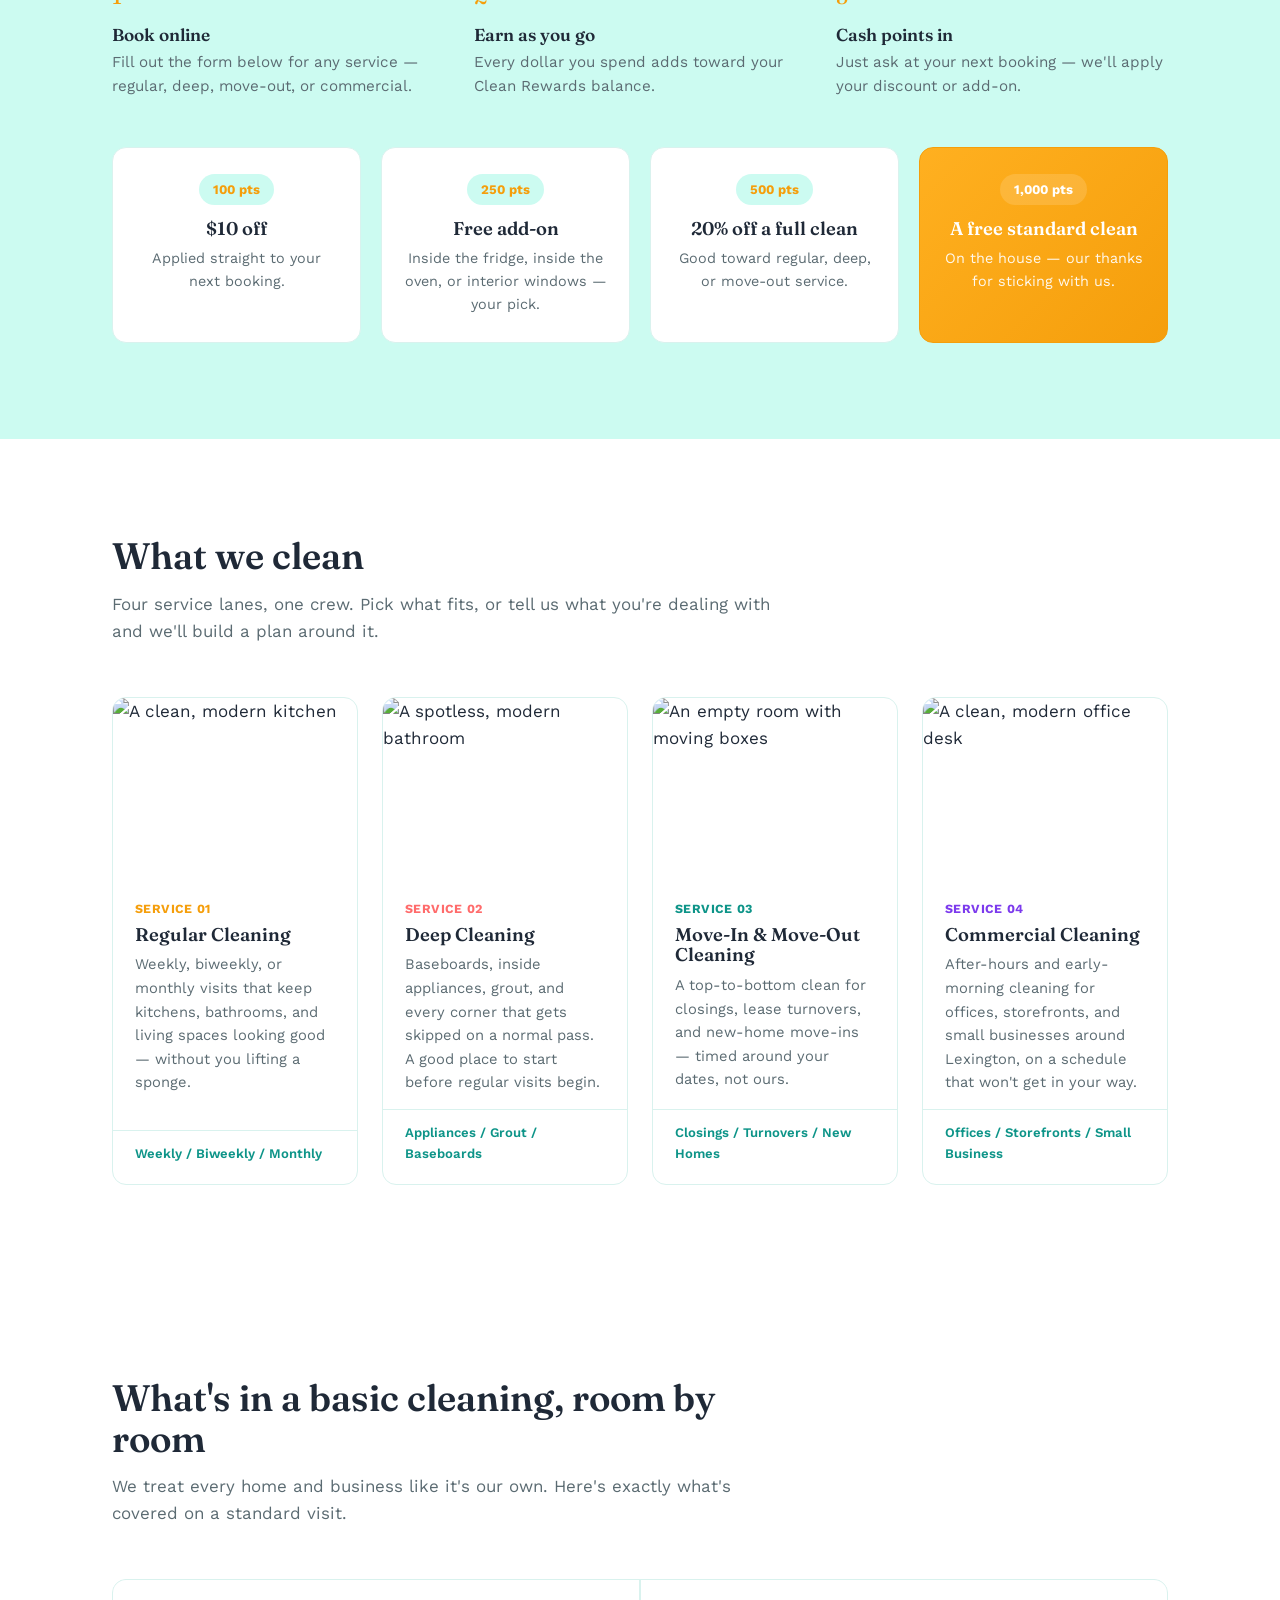
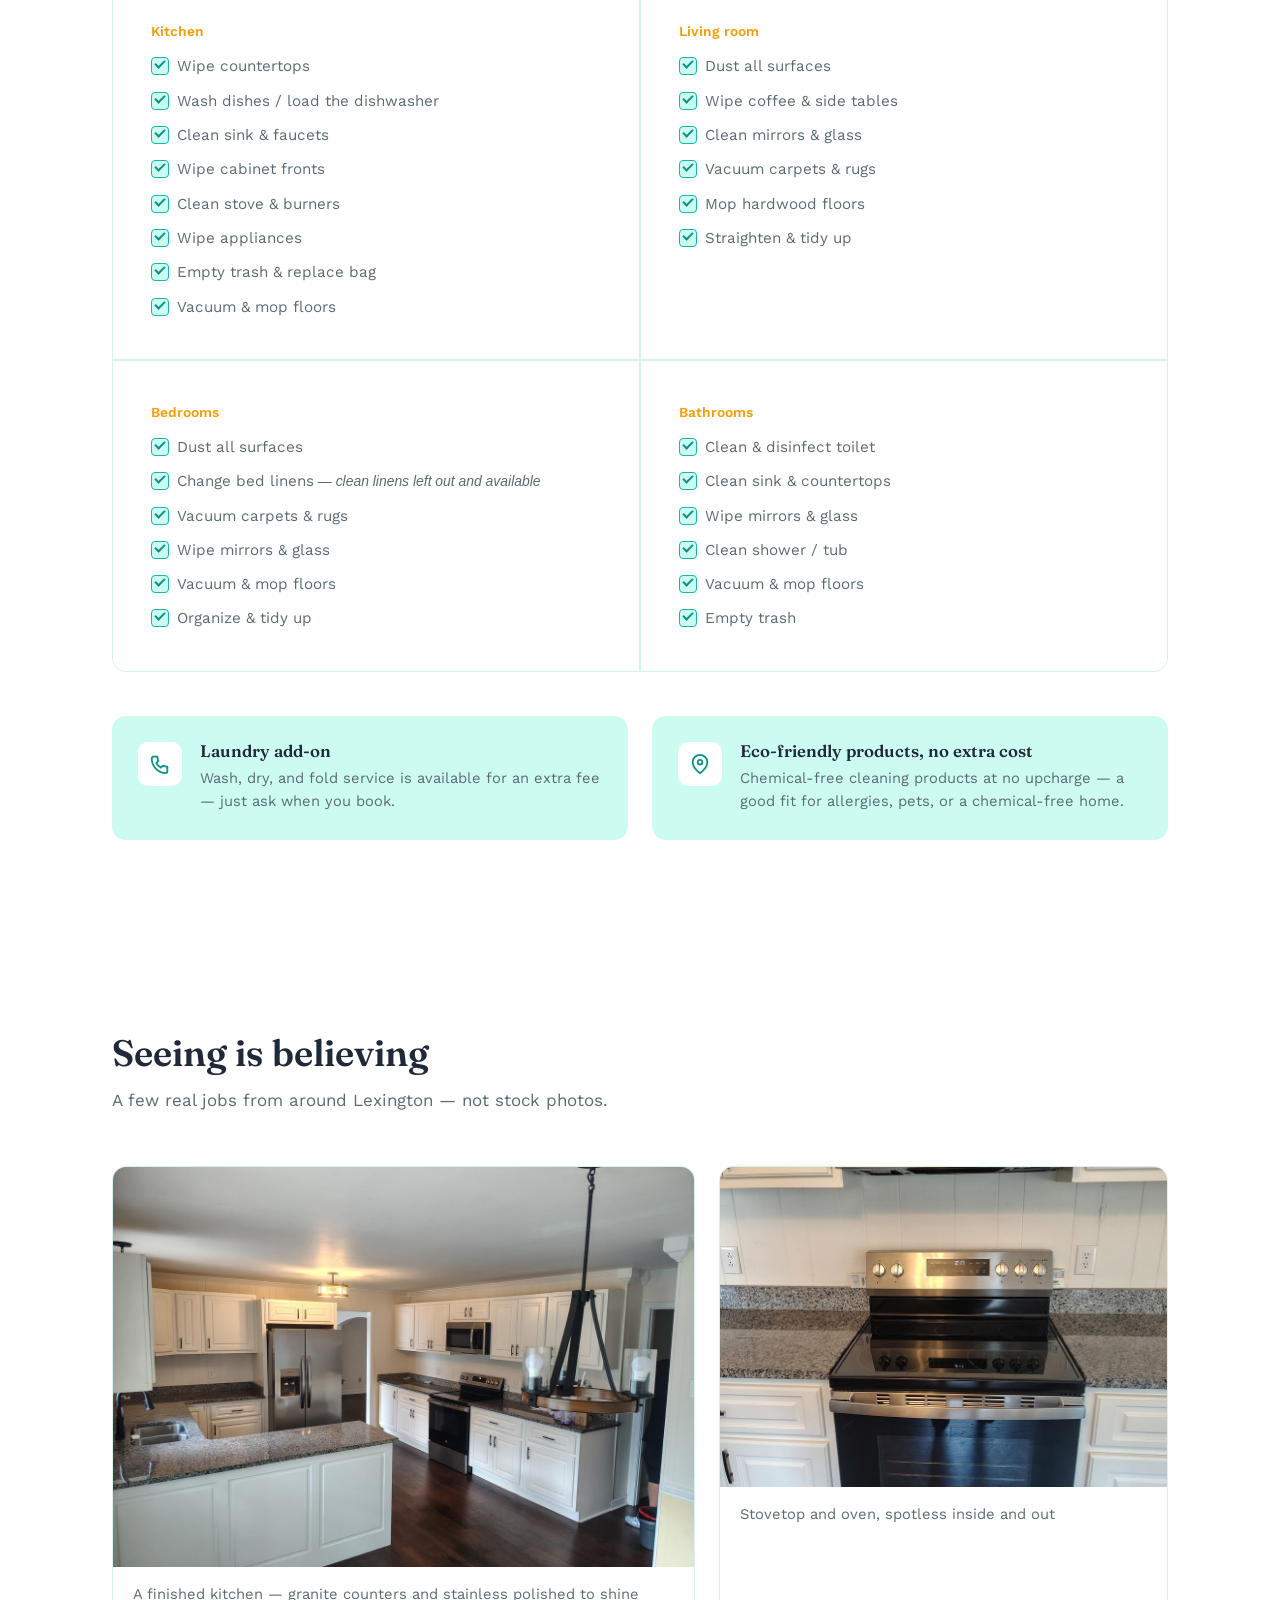
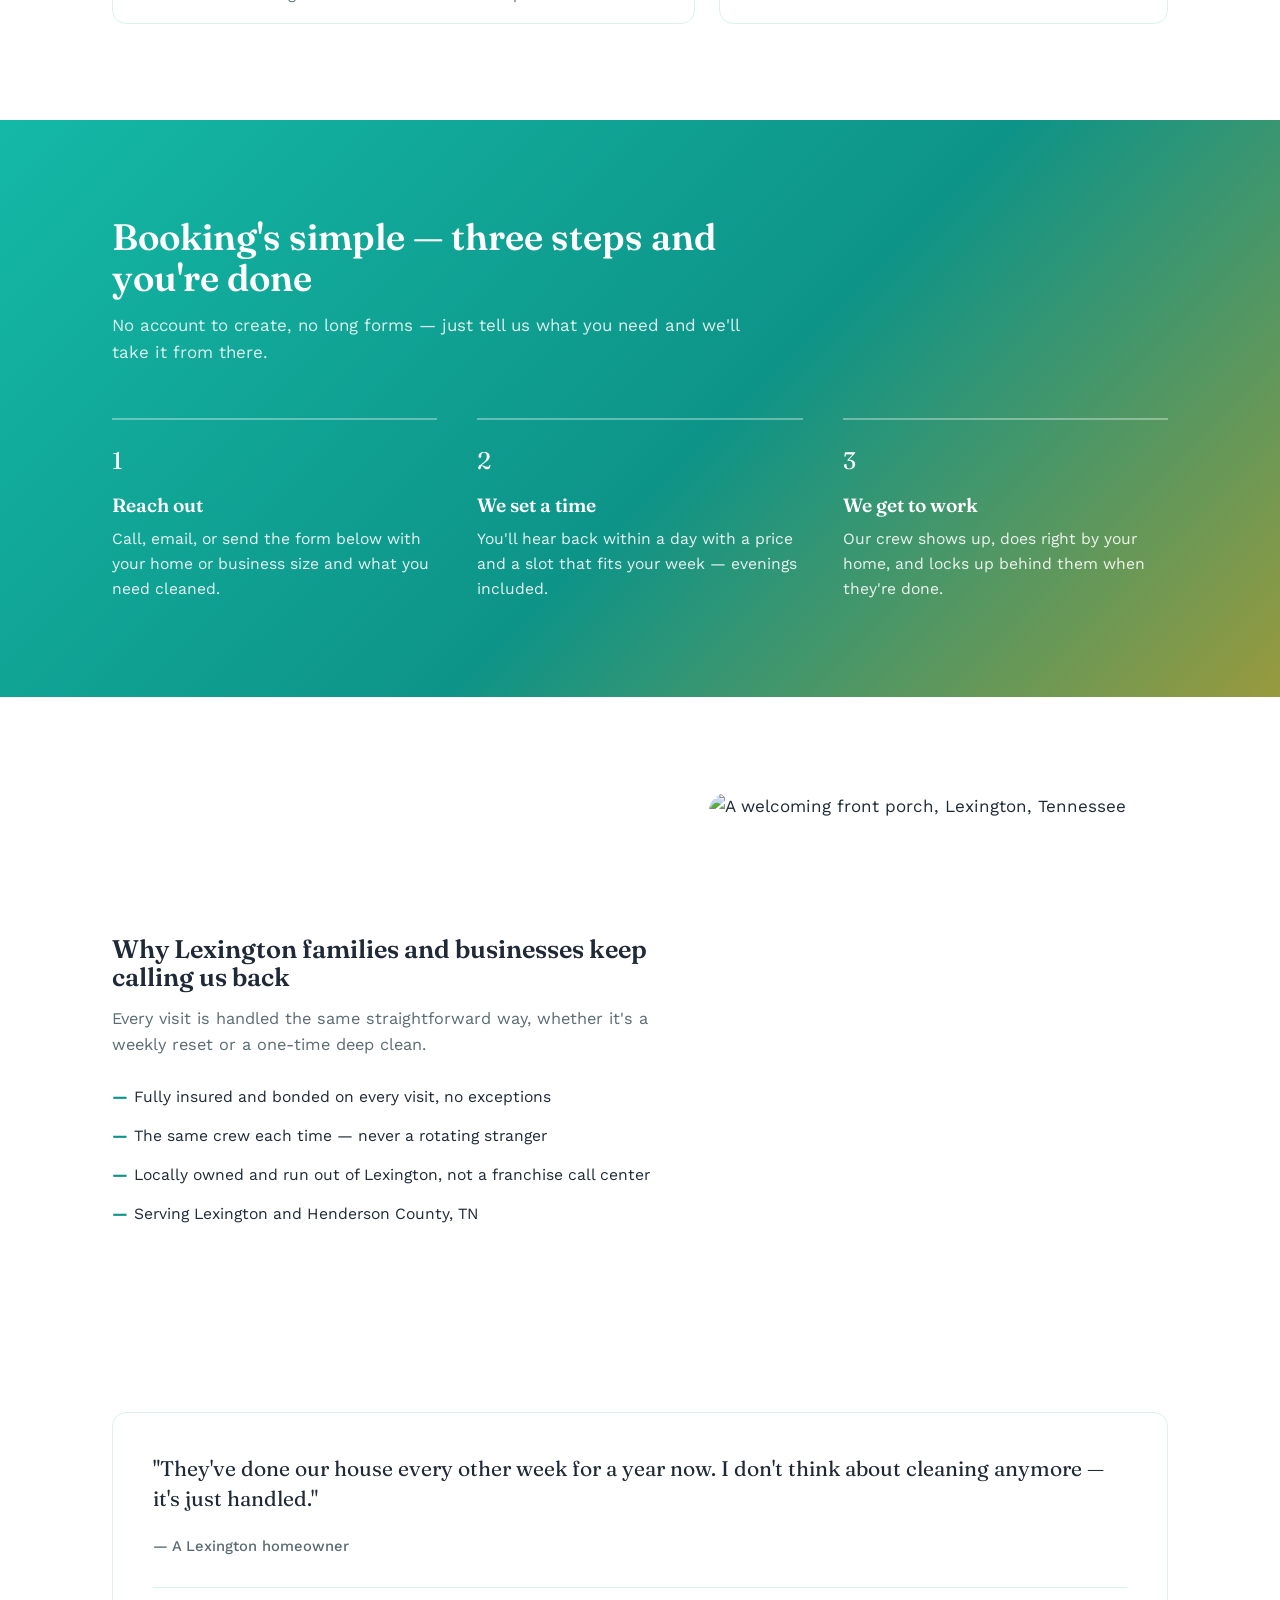
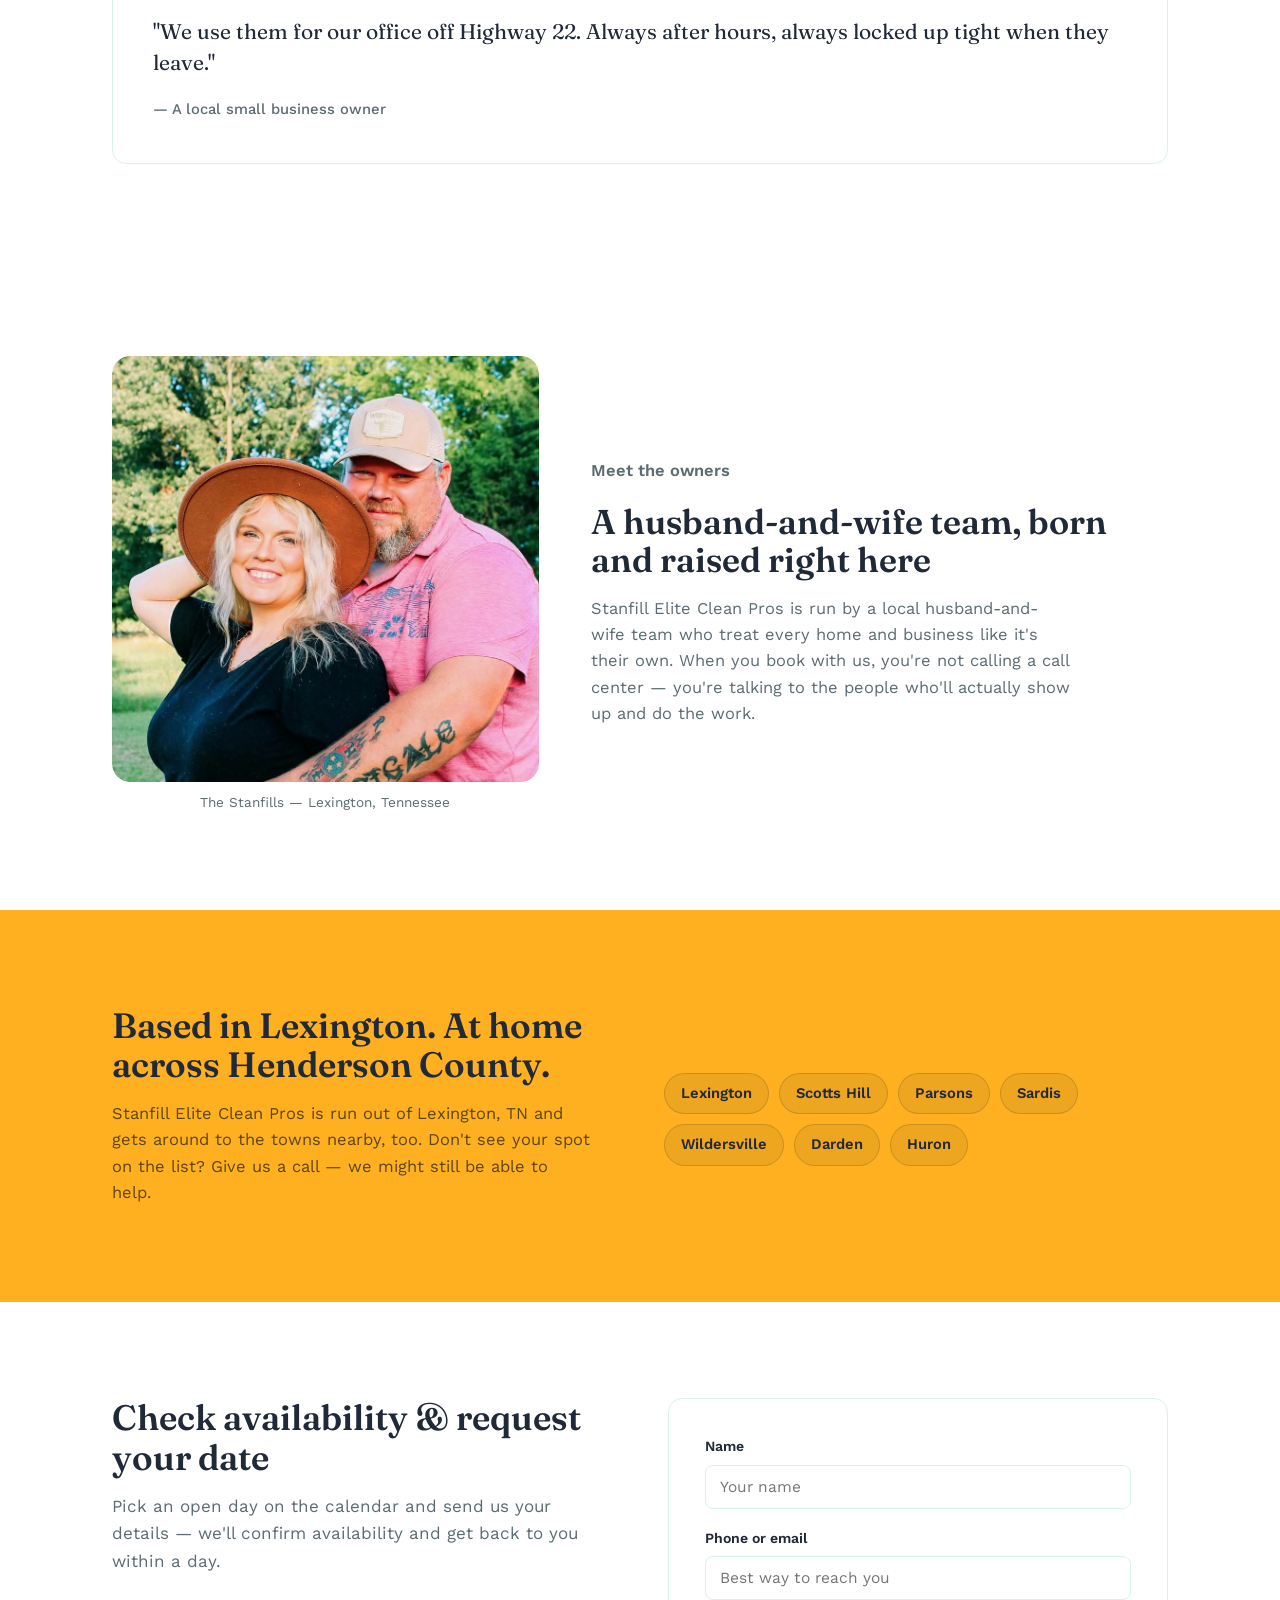
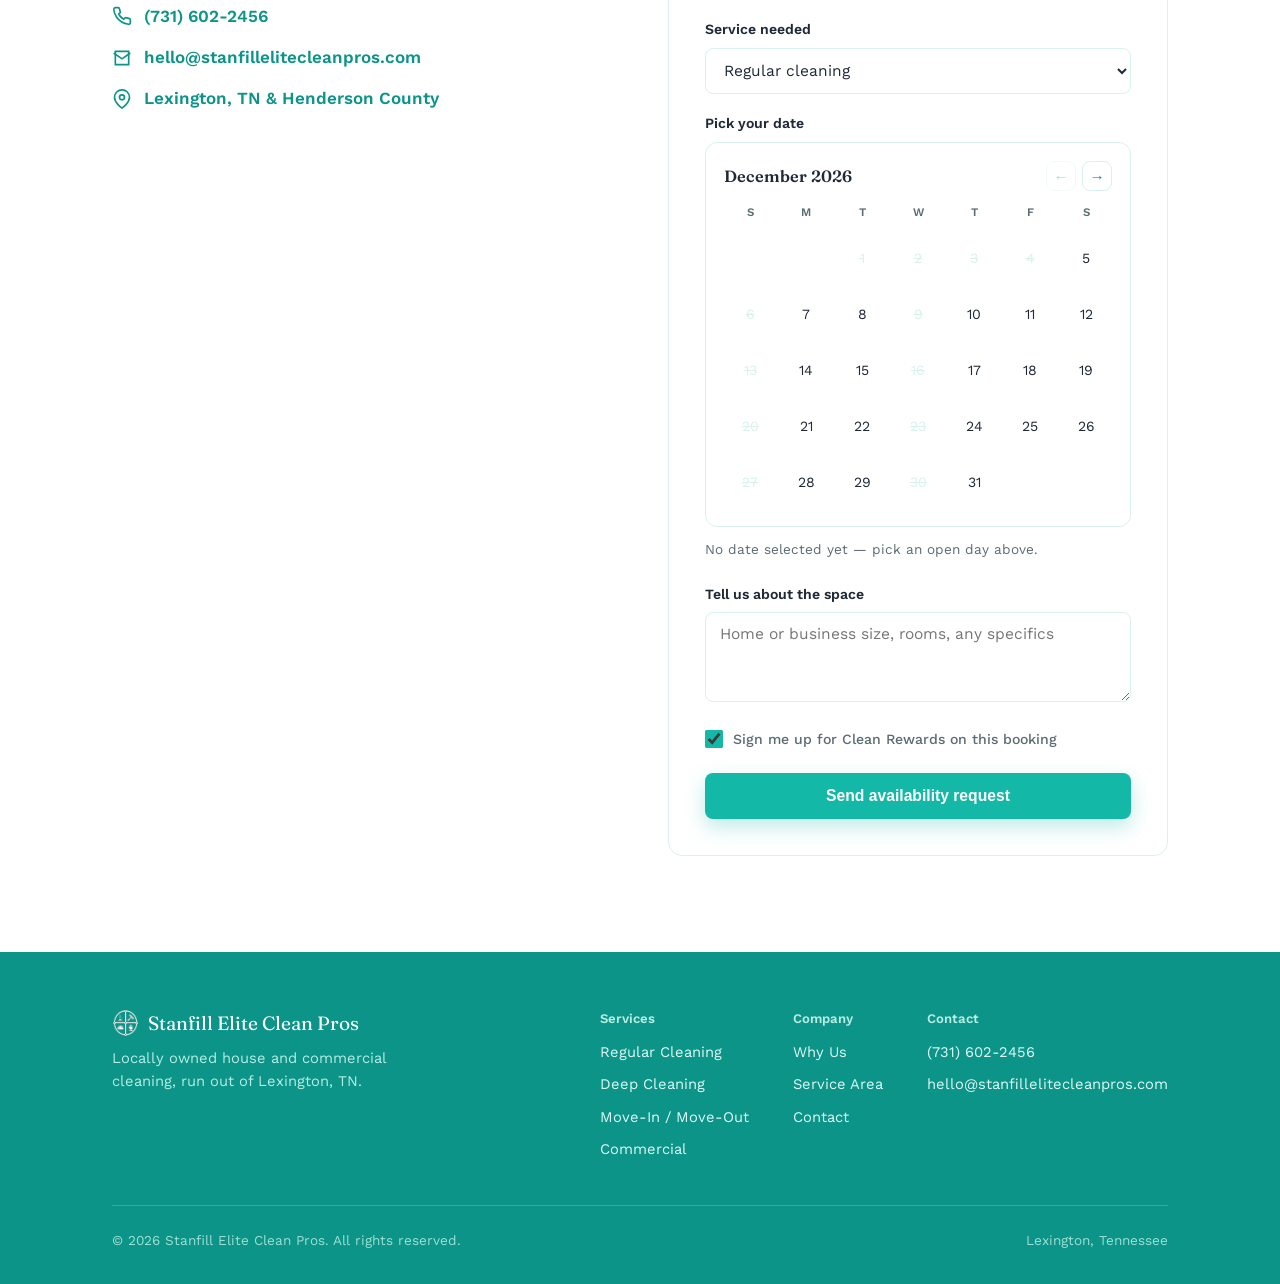
==== commit 88a518aa: "Add files via upload" ====
--- a/index.html
+++ b/index.html
@@ -8,7 +8,7 @@
 <link rel="preconnect" href="https://fonts.googleapis.com">
 <link rel="preconnect" href="https://fonts.gstatic.com" crossorigin>
 <link href="https://fonts.googleapis.com/css2?family=Fraunces:opsz,wght@9..144,400;9..144,500;9..144,600;9..144,700&family=Work+Sans:wght@400;500;600&display=swap" rel="stylesheet">
-<link rel="stylesheet" href="styles.css?v=2">
+<link rel="stylesheet" href="styles.css?v=4">
 </head>
 <body>
 
@@ -36,19 +36,22 @@
   </div>
 </nav>
 
-<header class="hero hero-photo">
-  <img class="hero-bg" src="https://images.unsplash.com/photo-1662059361834-d361807d63e7?auto=format&fit=crop&w=2200&q=80" alt="">
-  <div class="hero-overlay"></div>
-  <div class="wrap hero-photo-content">
-    <p class="eyebrow-plain hero-eyebrow">Licensed &amp; Insured &middot; Lexington, Tennessee</p>
-    <h1 class="hero-photo-h1">Give your Saturday back.<br>We'll handle the scrubbing.</h1>
-    <p class="hero-categories">Regular &middot; Deep &middot; Move-Out &middot; Commercial</p>
-    <p class="lede hero-photo-lede">Stanfill Elite Clean Pros runs honest, thorough cleanings out of Lexington for homes and businesses across Henderson County — done right, every time.</p>
-    <div class="hero-ctas">
-      <a href="#contact" class="btn btn-primary">Get a Free Quote</a>
-      <a href="tel:+17316022456" class="btn btn-ghost btn-ghost-photo">Call (731) 602-2456</a>
-    </div>
-    <p class="hero-note hero-note-photo">Serving Lexington and Henderson County, TN</p>
+<header class="hero hero-split">
+  <div class="wrap hero-split-wrap">
+    <div>
+      <p class="eyebrow-plain">Licensed &amp; Insured &middot; Lexington, Tennessee</p>
+      <h1>Give your Saturday back.<br>We'll handle the scrubbing.</h1>
+      <p class="hero-categories-dark">Regular &middot; Deep &middot; Move-Out &middot; Commercial</p>
+      <p class="lede">Stanfill Elite Clean Pros runs honest, thorough cleanings out of Lexington for homes and businesses across Henderson County — done right, every time.</p>
+      <div class="hero-ctas">
+        <a href="#contact" class="btn btn-primary">Get a Free Quote</a>
+        <a href="tel:+17316022456" class="btn btn-ghost">Call (731) 602-2456</a>
+      </div>
+      <p class="hero-note">Serving Lexington and Henderson County, TN</p>
+    </div>
+    <div class="hero-photo-card">
+      <img src="https://images.unsplash.com/photo-1736433622548-4adbbc1c2cf2?auto=format&fit=crop&w=1000&q=80" alt="Hands cleaning a sink with a rag">
+    </div>
   </div>
 </header>
 <div class="trust">
--- a/styles.css
+++ b/styles.css
@@ -1,14 +1,15 @@
   :root{
-    --cream: #FBF8F2;
-    --sage: #4A7C59;
-    --sage-deep: #35573F;
-    --sage-pale: #E4EDE3;
-    --honey: #E8A33D;
-    --honey-deep: #C97F1F;
-    --ink: #2B2B26;
-    --ink-soft: #5B584F;
-    --line: #DCD6C8;
+    --cream: #FFFFFF;
+    --sage: #14B8A6;
+    --sage-deep: #0D9488;
+    --sage-pale: #CCFBF1;
+    --honey: #FFB020;
+    --honey-deep: #F59E0B;
+    --ink: #1F2937;
+    --ink-soft: #5B6B72;
+    --line: #D9F2EE;
     --white: #FFFFFF;
+    --coral: #FF6B6B;
   }
 
   *{ box-sizing: border-box; margin:0; padding:0; }
@@ -198,7 +199,7 @@
     top:-140px; right:-180px;
     width:560px; height:560px;
     border-radius:50%;
-    background: radial-gradient(circle at 32% 32%, rgba(232,163,61,0.32), rgba(232,163,61,0) 68%);
+    background: radial-gradient(circle at 32% 32%, rgba(255,176,32,0.32), rgba(255,176,32,0) 68%);
     z-index:0;
   }
   .hero::after{
@@ -207,7 +208,7 @@
     bottom:-220px; left:-140px;
     width:420px; height:420px;
     border-radius:50%;
-    background: radial-gradient(circle at 50% 50%, rgba(74,124,89,0.16), rgba(74,124,89,0) 70%);
+    background: radial-gradient(circle at 50% 50%, rgba(20,184,166,0.16), rgba(20,184,166,0) 70%);
     z-index:0;
   }
   .hero .wrap{
@@ -230,7 +231,7 @@
     padding: 10px 16px;
     border-radius: 999px;
     transform: rotate(6deg);
-    box-shadow: 0 6px 16px rgba(53,87,63,0.25);
+    box-shadow: 0 6px 16px rgba(13,148,136,0.25);
     z-index:2;
   }
   @media (max-width: 640px){
@@ -241,81 +242,36 @@
     .hero{ padding-top: 56px; }
   }
 
-  /* ---------- Photo hero (Derryberry-style) ---------- */
-  .hero-photo{
-    padding: 0;
-    min-height: 620px;
-    display: flex;
-    align-items: flex-end;
-  }
-  .hero-photo::before, .hero-photo::after{ display: none; }
-  .hero-bg{
-    position: absolute;
-    inset: 0;
-    width: 100%;
-    height: 100%;
-    object-fit: cover;
-    z-index: 0;
-    filter: brightness(0.55) saturate(0.9);
-  }
-  .hero-overlay{
-    position: absolute;
-    inset: 0;
-    background:
-      linear-gradient(90deg, rgba(10,14,10,0.85) 0%, rgba(10,14,10,0.55) 45%, rgba(10,14,10,0.25) 75%),
-      linear-gradient(180deg, rgba(10,14,10,0.15) 0%, rgba(10,14,10,0.65) 100%);
-    z-index: 0;
-  }
-  .hero-photo-content{
-    position: relative;
-    z-index: 1;
-    padding: 120px 0 60px;
-    max-width: 760px;
-  }
-  .hero-eyebrow{
-    color: var(--honey);
-    text-align: left;
-    text-shadow: 0 1px 12px rgba(0,0,0,0.5);
-  }
-  .hero-photo-h1{
-    font-family: 'Fraunces', serif;
-    color: #FFFFFF;
-    font-size: clamp(2.1rem, 4.4vw, 3.4rem);
-    line-height: 1.15;
-    font-weight: 600;
-    text-shadow: 0 2px 20px rgba(0,0,0,0.55);
-  }
-  .hero-categories{
-    color: #FFFFFF;
+  /* ---------- Hero with contained photo card ---------- */
+  .hero-split-wrap{
+    display: grid;
+    grid-template-columns: 1.05fr 0.85fr;
+    gap: 56px;
+    align-items: center;
+  }
+  @media (max-width: 860px){
+    .hero-split-wrap{ grid-template-columns: 1fr; }
+  }
+  .hero-categories-dark{
+    color: var(--sage-deep);
     font-weight: 700;
     letter-spacing: 0.02em;
-    margin-top: 16px;
-    font-size: 1.05rem;
-    text-shadow: 0 1px 12px rgba(0,0,0,0.5);
-  }
-  .hero-photo-lede{
-    color: rgba(255,255,255,0.92);
     margin-top: 14px;
-    max-width: 56ch;
-    text-shadow: 0 1px 10px rgba(0,0,0,0.45);
-  }
-  .btn-ghost-photo{
-    border-color: #FFFFFF;
-    color: #FFFFFF;
-  }
-  .btn-ghost-photo:hover{ background: rgba(255,255,255,0.14); }
-  .hero-note-photo{
-    color: rgba(255,255,255,0.85);
-    margin-top: 22px;
-    text-shadow: 0 1px 10px rgba(0,0,0,0.45);
-  }
-  .hero-photo .wrap{
+    font-size: 1.02rem;
+  }
+  .hero-photo-card{
+    border-radius: 20px;
+    overflow: hidden;
+    box-shadow: 0 20px 44px rgba(43,43,38,0.14);
+  }
+  .hero-photo-card img{
+    width: 100%;
+    aspect-ratio: 4/5;
+    object-fit: cover;
     display: block;
-  }
-  @media (max-width: 640px){
-    .hero-photo{ min-height: 560px; }
-    .hero-photo-content{ padding: 90px 0 48px; }
-  }
+    transition: transform .5s ease;
+  }
+  .hero-photo-card:hover img{ transform: scale(1.04); }
   .eyebrow-plain{
     font-size: 0.98rem;
     color: var(--sage-deep);
@@ -349,9 +305,9 @@
   .btn-primary{
     background: var(--sage);
     color: var(--white);
-    box-shadow: 0 8px 20px rgba(74,124,89,0.28);
-  }
-  .btn-primary:hover{ background: var(--sage-deep); transform: translateY(-2px); box-shadow: 0 12px 24px rgba(74,124,89,0.32); }
+    box-shadow: 0 8px 20px rgba(20,184,166,0.28);
+  }
+  .btn-primary:hover{ background: var(--sage-deep); transform: translateY(-2px); box-shadow: 0 12px 24px rgba(20,184,166,0.32); }
   .btn-ghost{
     border: 1.5px solid var(--sage);
     color: var(--sage-deep);
@@ -396,7 +352,9 @@
     display:flex; align-items:center; justify-content:center;
     flex-shrink:0;
   }
-  .trust-item:nth-child(even) .icon-dot{ background: var(--sage); }
+  .trust-item:nth-child(2) .icon-dot{ background: var(--sage); }
+  .trust-item:nth-child(3) .icon-dot{ background: var(--coral); }
+  .trust-item:nth-child(4) .icon-dot{ background: var(--sage-deep); }
   .trust-item .icon-dot svg{ width:18px; height:18px; color: var(--white); }
 
   /* ---------- Section heads ---------- */
@@ -542,11 +500,11 @@
     text-align:center;
   }
   .tier-card.featured{
-    background: var(--sage-deep);
-    border-color: var(--sage-deep);
-  }
-  .tier-card.featured h3, .tier-card.featured .tier-points{ color: var(--cream); }
-  .tier-card.featured p{ color: #C9DACB; }
+    background: linear-gradient(135deg, var(--honey) 0%, var(--honey-deep) 100%);
+    border-color: var(--honey-deep);
+  }
+  .tier-card.featured h3, .tier-card.featured .tier-points{ color: var(--white); }
+  .tier-card.featured p{ color: rgba(255,255,255,0.92); }
   .tier-points{
     display:inline-block;
     font-size: 0.82rem;
@@ -664,6 +622,10 @@
     text-transform: uppercase;
     color: var(--honey-deep);
   }
+  .lot-card:nth-child(1) .lot-label{ color: var(--honey-deep); }
+  .lot-card:nth-child(2) .lot-label{ color: var(--coral); }
+  .lot-card:nth-child(3) .lot-label{ color: var(--sage-deep); }
+  .lot-card:nth-child(4) .lot-label{ color: #7C3AED; }
   .lot-card h3{
     font-size: 1.15rem;
     margin-top: 6px;
@@ -788,11 +750,11 @@
 
   /* ---------- Process ---------- */
   .process{
-    background: var(--sage-deep);
-    color: var(--cream);
-  }
-  .process .section-head h2, .process .section-head p{ color: var(--cream); }
-  .process .section-head p{ color: #C9DACB; }
+    background: linear-gradient(135deg, var(--sage) 0%, var(--sage-deep) 55%, var(--honey-deep) 130%);
+    color: var(--white);
+  }
+  .process .section-head h2, .process .section-head p{ color: var(--white); }
+  .process .section-head p{ color: rgba(255,255,255,0.85); }
   .process-list{
     display:grid;
     grid-template-columns: repeat(3, 1fr);
@@ -802,23 +764,23 @@
     .process-list{ grid-template-columns: 1fr; gap: 36px; }
   }
   .process-step{
-    border-top: 2px solid rgba(251,248,242,0.28);
+    border-top: 2px solid rgba(255,255,255,0.35);
     padding-top: 22px;
   }
   .process-step .num{
     font-family:'Fraunces', serif;
     font-size: 1.5rem;
-    color: var(--honey);
+    color: var(--white);
     margin-bottom: 14px;
     display:block;
   }
   .process-step h3{
-    color: var(--cream);
+    color: var(--white);
     font-size: 1.2rem;
     margin-bottom: 10px;
   }
   .process-step p{
-    color: #C9DACB;
+    color: rgba(255,255,255,0.9);
     font-size: 0.98rem;
   }
 
@@ -1000,8 +962,8 @@
 
   /* ---------- Footer ---------- */
   footer{
-    background: var(--ink);
-    color: #D8D5C9;
+    background: var(--sage-deep);
+    color: #E0FBF7;
     padding: 56px 0 32px;
   }
   .footer-top{
@@ -1010,12 +972,12 @@
     flex-wrap: wrap;
     gap: 30px;
     padding-bottom: 34px;
-    border-bottom: 1px solid rgba(255,255,255,0.12);
+    border-bottom: 1px solid rgba(255,255,255,0.18);
   }
   .footer-brand{
     font-family:'Fraunces', serif;
     font-size: 1.2rem;
-    color: var(--cream);
+    color: var(--white);
     display:flex;
     align-items:center;
     gap:10px;
@@ -1024,7 +986,7 @@
   .footer-tagline{
     margin-top: 8px;
     font-size: 0.92rem;
-    color: #9C998C;
+    color: #B8EDE4;
     max-width: 34ch;
   }
   .footer-links{
@@ -1034,21 +996,21 @@
   }
   .footer-col h4{
     font-size: 0.82rem;
-    color: #9C998C;
+    color: #B8EDE4;
     font-weight: 600;
     margin-bottom: 12px;
   }
   .footer-col a, .footer-col span{
     display:block;
     font-size: 0.92rem;
-    color: #D8D5C9;
+    color: #E0FBF7;
     margin-bottom: 9px;
   }
   .footer-col a:hover{ color: var(--honey); }
   .footer-bottom{
     padding-top: 24px;
     font-size: 0.85rem;
-    color: #7A7869;
+    color: #9DDFD3;
     display:flex;
     justify-content: space-between;
     flex-wrap: wrap;
